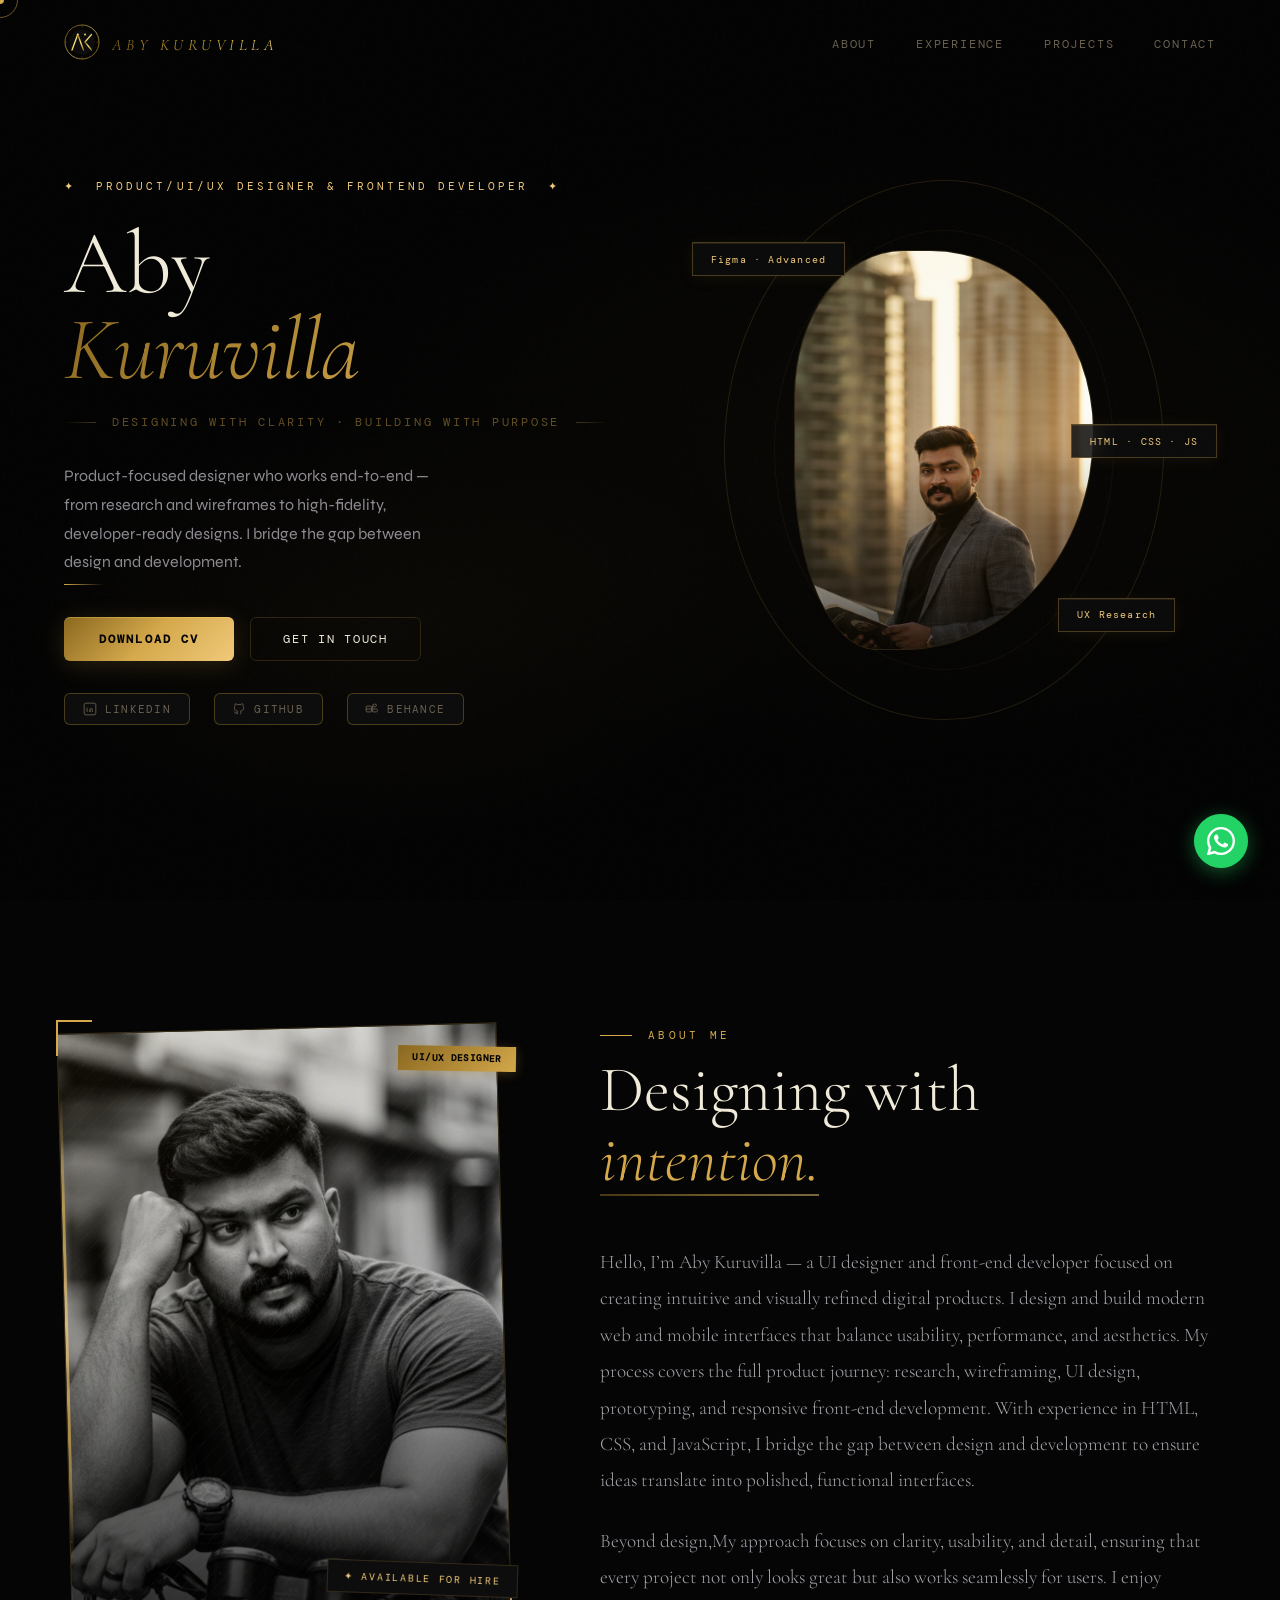
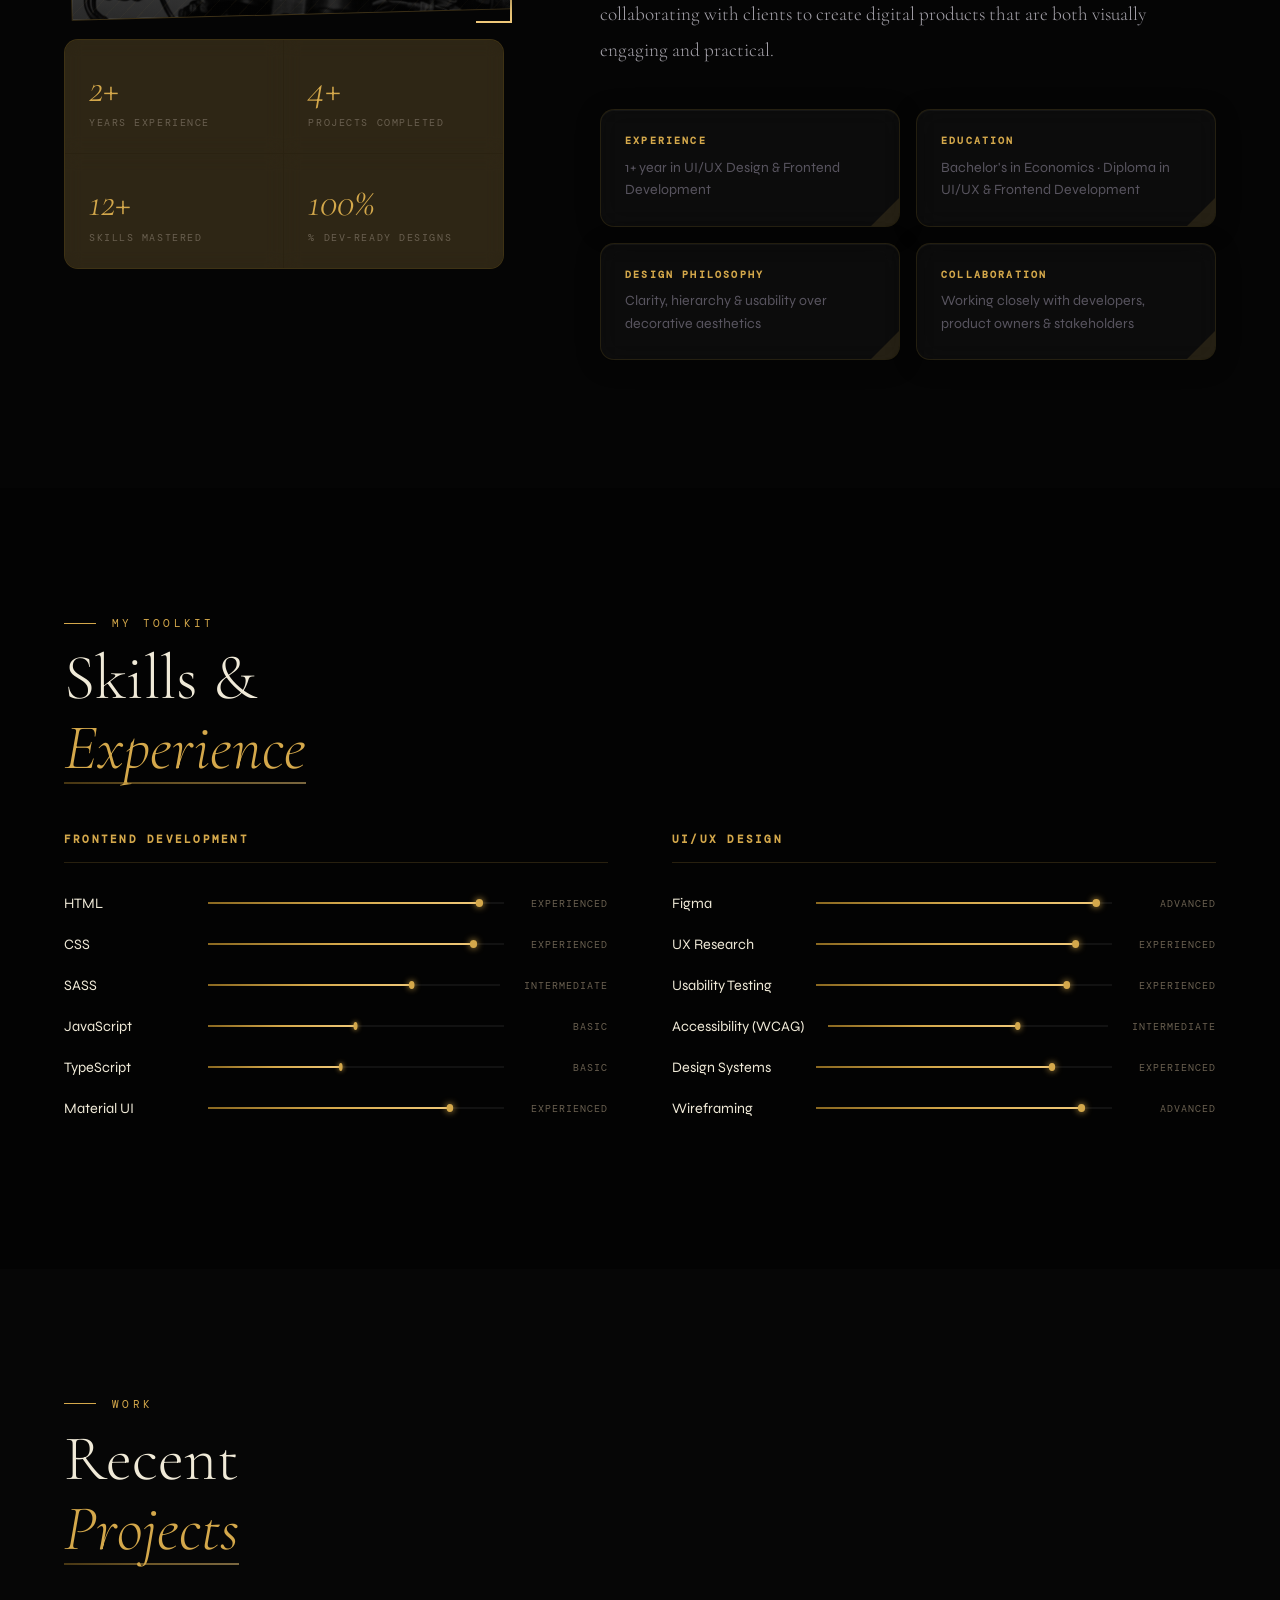
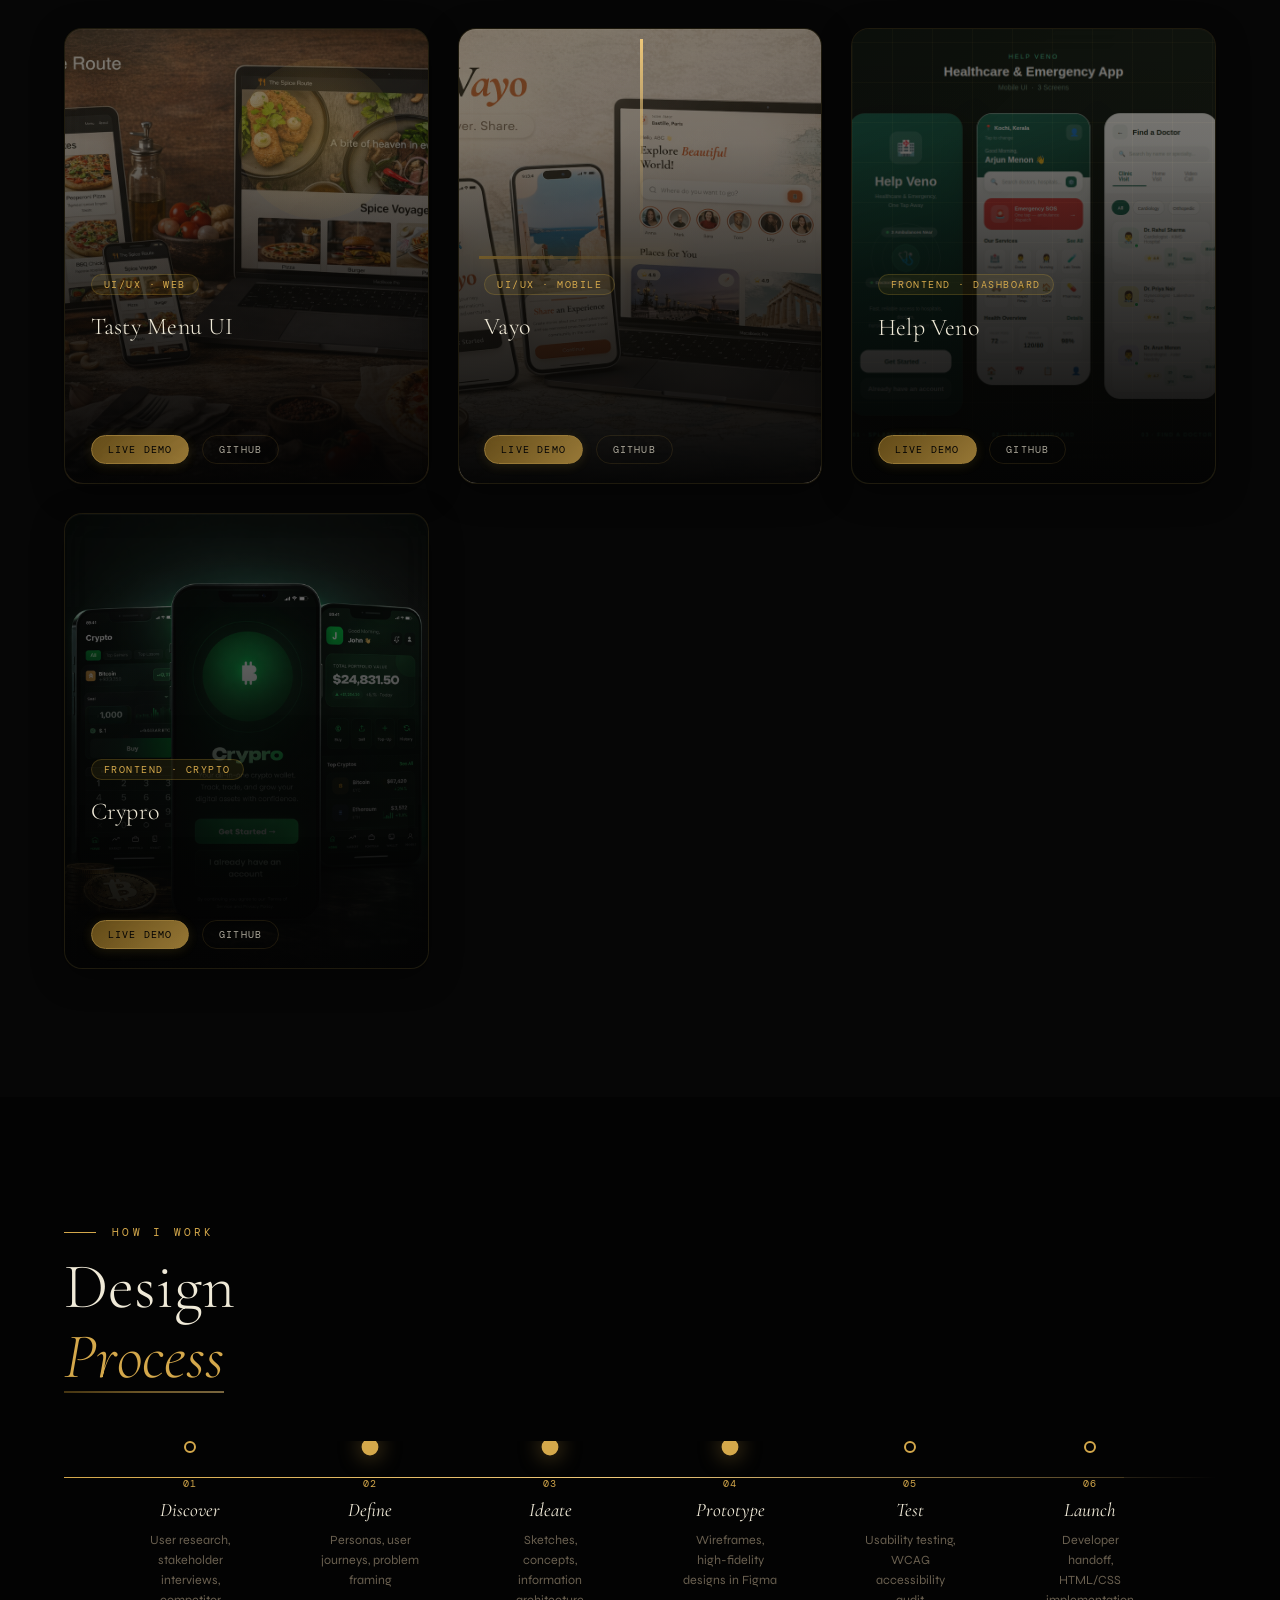
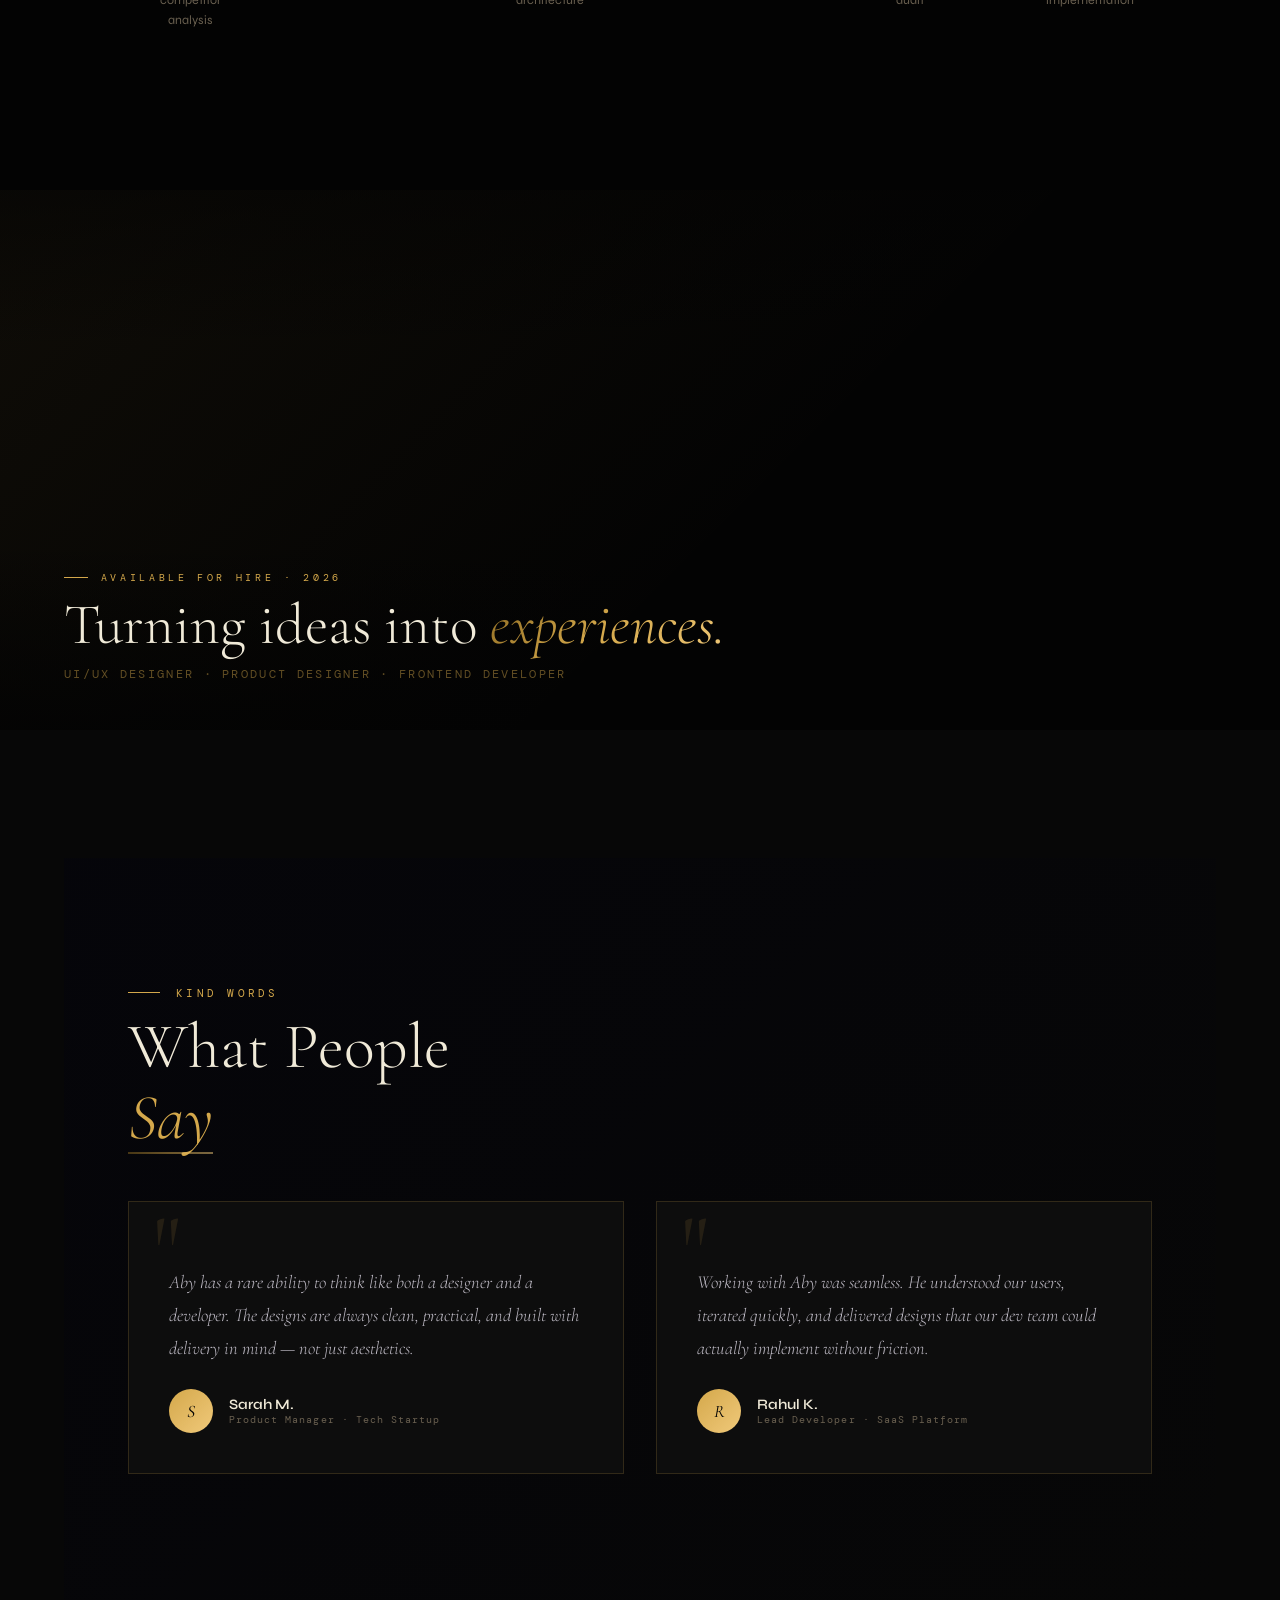
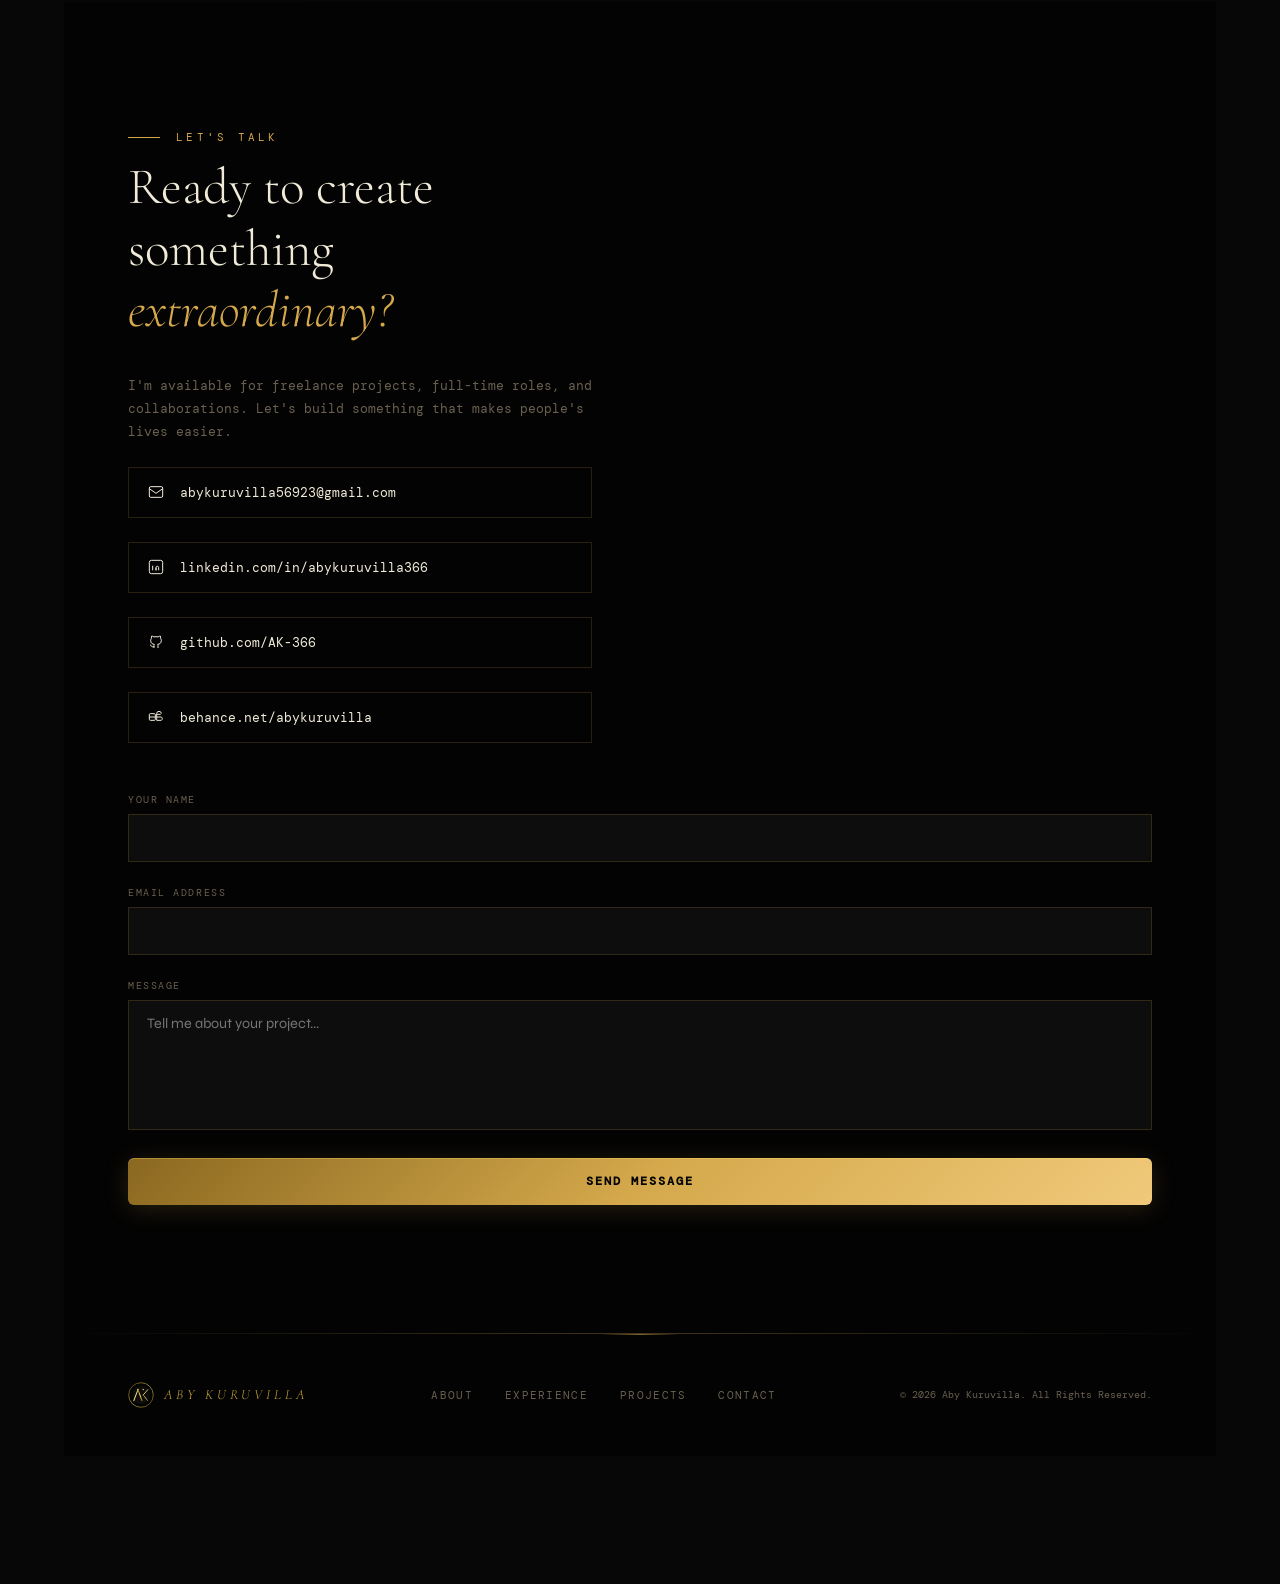
==== index.html @ 01c2e579 "Initial commit — portfolio" ====
<!DOCTYPE html>
<html lang="en">
<head>
  <meta charset="UTF-8"/>
  <meta name="viewport" content="width=device-width, initial-scale=1.0"/>
  <title>Aby Kuruvilla — Product/UI/UX Designer</title>
  <link href="https://fonts.googleapis.com/css2?family=Cormorant+Garamond:ital,wght@0,300;0,400;0,600;1,300;1,400&family=Syne:wght@400;600;700;800&family=DM+Mono:wght@300;400&display=swap" rel="stylesheet"/>
  <link rel="stylesheet" href="style.css"/>
  <link rel="stylesheet" href="mediaqueries.css"/>


</head>
<body>

  <div id="progress-bar"></div>
  <div id="cursor"></div>
  <div id="cursor-ring"></div>

  <!-- INTRO OVERLAY -->
  <div id="intro-overlay">
    <div class="intro-tagline">Welcome To My Portfolio</div>
    <div id="intro-logo-host" style="margin:0 0 12px;position:relative"></div>
    <div class="intro-text" id="intro-text"></div>
    <div class="intro-line"></div>
  </div>

  <!-- ═══ NAV ═══ -->
  <nav id="main-nav">
    <div class="logo">
      <a href="#" style="display:flex;align-items:center;gap:12px;text-decoration:none;">

        <!-- AK Circle Monogram — fully animated -->
        <svg id="nav-logo-svg" width="36" height="36" viewBox="0 0 72 72"
             xmlns="http://www.w3.org/2000/svg" style="overflow:visible;display:block;">
          <defs>
            <linearGradient id="gNav" x1="0%" y1="0%" x2="100%" y2="100%">
              <stop offset="0%"   stop-color="#7a5c18"/>
              <stop offset="28%"  stop-color="#d4af37"/>
              <stop offset="52%"  stop-color="#f5e07a"/>
              <stop offset="76%"  stop-color="#d4af37"/>
              <stop offset="100%" stop-color="#8a6820"/>
            </linearGradient>
            <linearGradient id="gNavDash" x1="100%" y1="0%" x2="0%" y2="100%">
              <stop offset="0%"   stop-color="#5a4010" stop-opacity="0.25"/>
              <stop offset="50%"  stop-color="#d4af37" stop-opacity="0.5"/>
              <stop offset="100%" stop-color="#5a4010" stop-opacity="0.25"/>
            </linearGradient>
            <linearGradient id="gNavSweep" x1="0%" y1="0%" x2="100%" y2="0%">
              <stop offset="0%"   stop-color="white" stop-opacity="0"/>
              <stop offset="38%"  stop-color="white" stop-opacity="0.22"/>
              <stop offset="58%"  stop-color="white" stop-opacity="0.48"/>
              <stop offset="100%" stop-color="white" stop-opacity="0"/>
            </linearGradient>
            <clipPath id="navCircClip">
              <circle cx="36" cy="36" r="25"/>
            </clipPath>
          </defs>

          <!-- Outer rotating gold ring -->
          <g id="nav-ring-outer">
            <circle id="nav-ring-glow" cx="36" cy="36" r="34"
              fill="none" stroke="url(#gNav)" stroke-width="1.3"/>
          </g>

          <!-- Inner dashed ring — counter-rotates -->
          <g id="nav-ring-dash">
            <circle cx="36" cy="36" r="29"
              fill="none" stroke="url(#gNavDash)"
              stroke-width="0.5" stroke-dasharray="3 6"/>
          </g>

          <!-- Dark inner fill -->
          <circle cx="36" cy="36" r="25" fill="#0d0d0d"/>
          <!-- Subtle inner border -->
          <circle cx="36" cy="36" r="25" fill="none"
            stroke="rgba(212,175,55,0.1)" stroke-width="0.5"/>

          <!-- Cardinal tick marks -->
          <line x1="36" y1="2"  x2="36" y2="7"  stroke="#d4af37" stroke-width="0.8" opacity="0.45"/>
          <line x1="36" y1="65" x2="36" y2="70" stroke="#d4af37" stroke-width="0.8" opacity="0.45"/>
          <line x1="2"  y1="36" x2="7"  y2="36" stroke="#d4af37" stroke-width="0.8" opacity="0.45"/>
          <line x1="65" y1="36" x2="70" y2="36" stroke="#d4af37" stroke-width="0.8" opacity="0.45"/>

          <!-- A — left leg -->
          <line id="nav-aL" class="nav-stroke"
            x1="16" y1="52" x2="27.5" y2="21"
            stroke="url(#gNav)" stroke-width="2.8" stroke-linecap="round"/>
          <!-- A — right leg -->
          <line id="nav-aR" class="nav-stroke"
            x1="27.5" y1="21" x2="39" y2="52"
            stroke="url(#gNav)" stroke-width="2.8" stroke-linecap="round"/>
          <!-- A — crossbar -->
          <line id="nav-aCB" class="nav-stroke"
            x1="21" y1="40" x2="34" y2="40"
            stroke="url(#gNav)" stroke-width="2" stroke-linecap="round"/>

          <!-- K — vertical spine -->
          <line id="nav-kV" class="nav-stroke"
            x1="42" y1="21" x2="42" y2="52"
            stroke="url(#gNav)" stroke-width="2.8" stroke-linecap="round"/>
          <!-- K — upper arm -->
          <line id="nav-kU" class="nav-stroke"
            x1="42" y1="36" x2="55" y2="21"
            stroke="url(#gNav)" stroke-width="2.4" stroke-linecap="round"/>
          <!-- K — lower arm -->
          <line id="nav-kD" class="nav-stroke"
            x1="42" y1="36" x2="55" y2="52"
            stroke="url(#gNav)" stroke-width="2.4" stroke-linecap="round"/>

          <!-- Crown dots — spring pop in last -->
          <circle id="nav-dA" class="nav-dot" cx="27.5" cy="21" r="2" fill="#f5e07a"/>
          <circle id="nav-dK" class="nav-dot" cx="42"   cy="21" r="2" fill="#f5e07a"/>

          <!-- Continuous light sweep across monogram -->
          <rect id="nav-sweep" x="-36" y="10" width="36" height="52" rx="3"
            fill="url(#gNavSweep)" opacity="0.55"
            clip-path="url(#navCircClip)"/>
        </svg>

        <!-- Name: fade-in + continuous shimmer -->
        <div id="nav-name-wrap">
          <span id="nav-name-text"
            style="font-family:'Cormorant Garamond',serif;
                   font-size:16px;font-weight:300;
                   letter-spacing:.28em;text-transform:uppercase;">
            Aby Kuruvilla
          </span>
        </div>

      </a>
    </div>
    <ul class="nav-links">
      <li><a href="#about">About</a></li>
      <li><a href="#experience">Experience</a></li>
      <li><a href="#projects">Projects</a></li>
      <li><a href="#contact">Contact</a></li>
    </ul>
    <div class="hamburger" id="hamburger" onclick="toggleMobileMenu()">
      <span></span><span></span><span></span>
    </div>
  </nav>

  <div class="mobile-menu" id="mobile-menu">
    <a href="#about"      onclick="toggleMobileMenu()">About</a>
    <a href="#experience" onclick="toggleMobileMenu()">Experience</a>
    <a href="#projects"   onclick="toggleMobileMenu()">Projects</a>
    <a href="#contact"    onclick="toggleMobileMenu()">Contact</a>
  </div>

  <!-- ===== HERO ===== -->
  <section id="hero">
    <div class="hero-bg"></div>
    <div class="hero-particles" id="hero-particles"></div>
    <div class="hero-lines">
      <svg viewBox="0 0 1400 800" preserveAspectRatio="xMidYMid slice">
        <line x1="0"   y1="200" x2="1400" y2="600" stroke="rgba(212,168,75,0.06)" stroke-width="1"/>
        <line x1="0"   y1="400" x2="1400" y2="200" stroke="rgba(123,110,232,0.04)" stroke-width="1"/>
        <line x1="200" y1="0"   x2="600"  y2="800" stroke="rgba(200,169,110,0.03)" stroke-width="1"/>
      </svg>
    </div>
    <div class="hero-content">
      <p class="hero-tag">✦ &nbsp;Product/UI/UX Designer &amp; Frontend Developer &nbsp;✦</p>
      <h1 class="hero-name">
        Aby<br>
        <em>Kuruvilla</em>
      </h1>
      <p class="hero-role">Designing with Clarity · Building with Purpose</p>
      <p class="hero-bio">Product-focused designer who works end-to-end — from research and wireframes to high-fidelity, developer-ready designs. I bridge the gap between design and development.</p>
      <div class="hero-btns">
        <button class="btn-primary" onclick="window.open('./Assets/AbyKuruvilla_UIUXDesigner_2026.pdf')">Download CV</button>
        <button class="btn-outline"  onclick="document.getElementById('contact').scrollIntoView({behavior:'smooth'})">Get In Touch</button>
      </div>
      <div class="hero-socials">
        <a href="https://www.linkedin.com/in/abykuruvilla366/" target="_blank">
          <svg viewBox="0 0 24 24" fill="none" stroke="currentColor" stroke-width="1.5"><rect x="2" y="2" width="20" height="20" rx="3"/><path d="M7 10v7M7 7v.01M12 17v-4a2 2 0 014 0v4M12 13v4"/></svg>
          LinkedIn
        </a>
        <a href="https://github.com/AK-366/" target="_blank">
          <svg viewBox="0 0 24 24" fill="none" stroke="currentColor" stroke-width="1.5"><path d="M9 19c-4.3 1.4-4.3-2.5-6-3m12 5v-3.5c0-1 .1-1.4-.5-2 2.8-.3 5.5-1.4 5.5-6a4.6 4.6 0 00-1.3-3.2 4.2 4.2 0 00-.1-3.2s-1.1-.3-3.5 1.3a12.3 12.3 0 00-6.2 0C6.5 2.8 5.4 3.1 5.4 3.1a4.2 4.2 0 00-.1 3.2A4.6 4.6 0 004 9.5c0 4.6 2.7 5.7 5.5 6-.6.6-.6 1.2-.5 2V21"/></svg>
          GitHub
        </a>
        <a href="https://www.behance.net/abykuruvilla/" target="_blank">
          <svg viewBox="0 0 24 24" fill="none" stroke="currentColor" stroke-width="1.5"><rect x="2" y="7" width="9" height="10" rx="1.5"/><path d="M2 12h9"/><path d="M13 8h6M13 12h7a3 3 0 010 5h-7V7a3.5 3.5 0 017 0"/></svg>
          Behance
        </a>
      </div>
    </div>
    <div class="hero-visual">
      <div class="hero-shape">
        <div class="shape-ring"></div>
        <div class="shape-ring shape-ring-2"></div>
        <div class="shape-ring shape-ring-3"></div>
        <div class="hero-photo-wrap">
          <img src="./Assets/Profile-pic.png" alt="Aby Kuruvilla" class="hero-photo"/>
          <div class="hero-photo-overlay"></div>
        </div>
        <div class="floating-tag">Figma · Advanced</div>
        <div class="floating-tag">UX Research</div>
        <div class="floating-tag">HTML · CSS · JS</div>
      </div>
    </div>
  </section>

  <!-- ===== ABOUT ===== -->
  <section id="about">
    <div class="about-grid">
      <div class="about-left reveal">
        <div class="about-portrait">
          <div class="about-portrait-inner">
            <img src="./Assets/about-pic.png" alt="Aby Kuruvilla" class="about-photo"/>
            <div class="about-photo-overlay"></div>
          </div>
          <div class="about-portrait-label">UI/UX Designer</div>
          <div class="about-portrait-badge">✦ Available for hire</div>
        </div>
        <div class="about-stats">
          <div class="stat-box">
            <div class="stat-num count-up" data-target="1">0</div>
            <div class="stat-label">Years Experience</div>
          </div>
          <div class="stat-box">
            <div class="stat-num count-up" data-target="3">0</div>
            <div class="stat-label">Projects Completed</div>
          </div>
          <div class="stat-box">
            <div class="stat-num count-up" data-target="10">0</div>
            <div class="stat-label">Skills Mastered</div>
          </div>
          <div class="stat-box">
            <div class="stat-num count-up" data-target="100">0</div>
            <div class="stat-label">% Dev-Ready Designs</div>
          </div>
        </div>
      </div>
      <div class="about-right">
        <div class="section-label reveal">About Me</div>
        <h2 class="section-title reveal reveal-delay-1">
          Designing with<br><em>intention.</em>
        </h2>
        <p class="about-bio reveal reveal-delay-2">
          Hello, I’m Aby Kuruvilla — a UI designer and front-end developer focused on creating intuitive and visually refined digital products.
           I design and build modern web and mobile interfaces that balance usability, performance, and aesthetics.
           My process covers the full product journey: research, wireframing, UI design, prototyping, and responsive front-end development. 
           With experience in HTML, CSS, and JavaScript, I bridge the gap between design and development to ensure ideas translate into polished, functional interfaces.
        </p>
        <p class="about-bio reveal reveal-delay-2" style="margin-top:-1rem">
          Beyond design,My approach focuses on clarity, usability, and detail,
           ensuring that every project not only looks great but also works seamlessly for users. 
           I enjoy collaborating with clients to create digital products that are both visually engaging and practical.
        </p>
        <div class="about-cards">
          <div class="about-card reveal reveal-delay-3">
            <h4>Experience</h4>
            <p>1+ year in UI/UX Design &amp; Frontend Development</p>
          </div>
          <div class="about-card reveal reveal-delay-4">
            <h4>Education</h4>
            <p>Bachelor's in Economics · Diploma in UI/UX &amp; Frontend Development</p>
          </div>
          <div class="about-card reveal reveal-delay-3">
            <h4>Design Philosophy</h4>
            <p>Clarity, hierarchy &amp; usability over decorative aesthetics</p>
          </div>
          <div class="about-card reveal reveal-delay-4">
            <h4>Collaboration</h4>
            <p>Working closely with developers, product owners &amp; stakeholders</p>
          </div>
        </div>
      </div>
    </div>
  </section>

  <!-- ===== EXPERIENCE ===== -->
  <section id="experience">
    <div class="section-label reveal">My Toolkit</div>
    <h2 class="section-title reveal reveal-delay-1">Skills &amp;<br><em>Experience</em></h2>
    <div class="skills-grid">
      <div class="skills-col reveal reveal-delay-2">
        <h3>Frontend Development</h3>
        <div class="skill-item">
          <span class="skill-name">HTML</span>
          <div class="skill-bar-wrap"><div class="skill-bar" data-width="0.92"></div></div>
          <span class="skill-level">Experienced</span>
        </div>
        <div class="skill-item">
          <span class="skill-name">CSS</span>
          <div class="skill-bar-wrap"><div class="skill-bar" data-width="0.90"></div></div>
          <span class="skill-level">Experienced</span>
        </div>
        <div class="skill-item">
          <span class="skill-name">SASS</span>
          <div class="skill-bar-wrap"><div class="skill-bar" data-width="0.70"></div></div>
          <span class="skill-level">Intermediate</span>
        </div>
        <div class="skill-item">
          <span class="skill-name">JavaScript</span>
          <div class="skill-bar-wrap"><div class="skill-bar" data-width="0.50"></div></div>
          <span class="skill-level">Basic</span>
        </div>
        <div class="skill-item">
          <span class="skill-name">TypeScript</span>
          <div class="skill-bar-wrap"><div class="skill-bar" data-width="0.45"></div></div>
          <span class="skill-level">Basic</span>
        </div>
        <div class="skill-item">
          <span class="skill-name">Material UI</span>
          <div class="skill-bar-wrap"><div class="skill-bar" data-width="0.82"></div></div>
          <span class="skill-level">Experienced</span>
        </div>
      </div>
      <div class="skills-col reveal reveal-delay-3">
        <h3>UI/UX Design</h3>
        <div class="skill-item">
          <span class="skill-name">Figma</span>
          <div class="skill-bar-wrap"><div class="skill-bar" data-width="0.95"></div></div>
          <span class="skill-level">Advanced</span>
        </div>
        <div class="skill-item">
          <span class="skill-name">UX Research</span>
          <div class="skill-bar-wrap"><div class="skill-bar" data-width="0.88"></div></div>
          <span class="skill-level">Experienced</span>
        </div>
        <div class="skill-item">
          <span class="skill-name">Usability Testing</span>
          <div class="skill-bar-wrap"><div class="skill-bar" data-width="0.85"></div></div>
          <span class="skill-level">Experienced</span>
        </div>
        <div class="skill-item">
          <span class="skill-name">Accessibility (WCAG)</span>
          <div class="skill-bar-wrap"><div class="skill-bar" data-width="0.68"></div></div>
          <span class="skill-level">Intermediate</span>
        </div>
        <div class="skill-item">
          <span class="skill-name">Design Systems</span>
          <div class="skill-bar-wrap"><div class="skill-bar" data-width="0.80"></div></div>
          <span class="skill-level">Experienced</span>
        </div>
        <div class="skill-item">
          <span class="skill-name">Wireframing</span>
          <div class="skill-bar-wrap"><div class="skill-bar" data-width="0.90"></div></div>
          <span class="skill-level">Advanced</span>
        </div>
      </div>
    </div>
  </section>

  <!-- ===== PROJECTS ===== -->
  <section id="projects">
    <div class="section-label reveal">Work</div>
    <h2 class="section-title reveal reveal-delay-1">Recent<br><em>Projects</em></h2>
    <div class="projects-grid">
      <div class="project-card reveal reveal-delay-2">
        <div class="project-visual project-visual-1">
          <img src="./Assets/project-tasty.png" alt="Tasty Menu UI" class="project-img"/>
          <div class="pv-shape"></div>
        </div>
        <div class="project-overlay"></div>
        <div class="project-content">
          <div class="project-tag">UI/UX · Web</div>
          <h3 class="project-title">Tasty Menu UI</h3>
          <p class="project-desc">A web interface designed with clarity and usability at its core — from research through to developer handoff.</p>
          <div class="project-links">
            <a href="https://ak-366.github.io/tasty-menu-ui/" target="_blank" class="filled">Live Demo</a>
            <a href="https://ak-366.github.io/tasty-menu-ui/" target="_blank">GitHub</a>
          </div>
        </div>
      </div>
      <div class="project-card reveal reveal-delay-3">
        <div class="project-visual project-visual-2">
          <img src="./Assets/project-vayo.png" alt="Vayo" class="project-img"/>
          <div class="pv-shape"></div>
          <div class="pv-shape-2"></div>
        </div>
        <div class="project-overlay"></div>
        <div class="project-content">
          <div class="project-tag">UI/UX · Mobile</div>
          <h3 class="project-title">Vayo</h3>
          <p class="project-desc">A mobile-first experience designed around real user needs, tested and iterated for maximum usability.</p>
          <div class="project-links">
            <a href="https://ak-366.github.io/Vayo/" target="_blank" class="filled">Live Demo</a>
            <a href="https://github.com/AK-366/Vayo/" target="_blank">GitHub</a>
          </div>
        </div>
      </div>
      <div class="project-card reveal reveal-delay-4">
        <div class="project-visual project-visual-3">
          <img src="./Assets/project-helpveno.png" alt="Help Veno" class="project-img"/>
          <div class="pv-shape"></div>
        </div>
        <div class="project-overlay"></div>
        <div class="project-content">
          <div class="project-tag">Frontend · Dashboard</div>
          <h3 class="project-title">Help Veno</h3>
          <p class="project-desc">A data-rich dashboard built in HTML/CSS/JS, bridging the gap between design vision and front-end reality.</p>
          <div class="project-links">
            <a href="https://ak-366.github.io/Help-Veno/" target="_blank" class="filled">Live Demo</a>
            <a href="https://ak-366.github.io/Help-Veno/" target="_blank">GitHub</a>
          </div>
        </div>
      </div>
      <div class="project-card reveal reveal-delay-5">
  <div class="project-visual project-visual-4">
    <img src="./Assets/project-crypto.png" alt="Crypro Crypto App" class="project-img"/>
    <div class="pv-shape"></div>
  </div>
  <div class="project-overlay"></div>
  <div class="project-content">
    <div class="project-tag">Frontend · Crypto</div>
    <h3 class="project-title">Crypro</h3>
    <p class="project-desc">A sleek crypto tracking app built with HTML/CSS/JS, delivering real-time coin data and a clean, intuitive interface.</p>
    <div class="project-links">
      <a href="https://ak-366.github.io/Crypro--crypto-app/" target="_blank" class="filled">Live Demo</a>
      <a href="https://github.com/AK-366/Crypro--crypto-app" target="_blank">GitHub</a>
    </div>
  </div>
</div>
    </div>
  </section>

  <!-- ===== PROCESS ===== -->
  <section id="process">
    <div class="section-label reveal">How I Work</div>
    <h2 class="section-title reveal reveal-delay-1">Design<br><em>Process</em></h2>
    <div class="process-scroll-wrap reveal reveal-delay-2">
      <div class="process-track">
        <div class="process-step">
          <div class="step-dot"></div>
          <div class="step-num">01</div>
          <div class="step-name">Discover</div>
          <div class="step-desc">User research, stakeholder interviews, competitor analysis</div>
        </div>
        <div class="process-step">
          <div class="step-dot"></div>
          <div class="step-num">02</div>
          <div class="step-name">Define</div>
          <div class="step-desc">Personas, user journeys, problem framing</div>
        </div>
        <div class="process-step">
          <div class="step-dot"></div>
          <div class="step-num">03</div>
          <div class="step-name">Ideate</div>
          <div class="step-desc">Sketches, concepts, information architecture</div>
        </div>
        <div class="process-step">
          <div class="step-dot"></div>
          <div class="step-num">04</div>
          <div class="step-name">Prototype</div>
          <div class="step-desc">Wireframes, high-fidelity designs in Figma</div>
        </div>
        <div class="process-step">
          <div class="step-dot"></div>
          <div class="step-num">05</div>
          <div class="step-name">Test</div>
          <div class="step-desc">Usability testing, WCAG accessibility audit</div>
        </div>
        <div class="process-step">
          <div class="step-dot"></div>
          <div class="step-num">06</div>
          <div class="step-name">Launch</div>
          <div class="step-desc">Developer handoff, HTML/CSS implementation</div>
        </div>
      </div>
    </div>
  </section>
<!-- ===== ABOUT IMAGE BANNER (before testimonials) ===== -->
<section id="about-banner">
  <div class="about-banner-inner">
    <img src="./Assets/Gemini_Generated_Image_5exg2m5exg2m5exg.png" alt="Aby Kuruvilla" class="about-banner-img"/>
    <div class="about-banner-overlay"></div>
    <div class="about-banner-content reveal">
      <p class="about-banner-label">Available for hire · 2026</p>
      <h2 class="about-banner-heading">Turning ideas into <em>experiences.</em></h2>
      <p class="about-banner-sub">UI/UX Designer · Product Designer · Frontend Developer</p>
    </div>
  </div>
</section>

<!-- ===== TESTIMONIALS ===== -->
<section id="testimonials" style="position:relative;">
  <!-- ===== TESTIMONIALS ===== -->
  <section id="testimonials" style="position:relative;">
    <div class="testimonials-bg-img" style="position:absolute;inset:0;z-index:0;overflow:hidden;">
      <div style="position:absolute;inset:0;background:linear-gradient(135deg,rgba(5,5,10,0.92) 0%,rgba(7,7,7,0.92) 100%);"></div>
    </div>
    <div style="position:relative;z-index:1;">
      <div class="section-label reveal">Kind Words</div>
      <h2 class="section-title reveal reveal-delay-1">What People<br><em>Say</em></h2>
      <div class="testimonials-grid">
        <div class="testimonial-card reveal reveal-delay-2">
          <div class="quote-mark">"</div>
          <p class="testimonial-text">Aby has a rare ability to think like both a designer and a developer. The designs are always clean, practical, and built with delivery in mind — not just aesthetics.</p>
          <div class="testimonial-author">
            <div class="author-avatar">S</div>
            <div>
              <div class="author-name">Sarah M.</div>
              <div class="author-co">Product Manager · Tech Startup</div>
            </div>
          </div>
        </div>
        <div class="testimonial-card reveal reveal-delay-3">
          <div class="quote-mark">"</div>
          <p class="testimonial-text">Working with Aby was seamless. He understood our users, iterated quickly, and delivered designs that our dev team could actually implement without friction.</p>
          <div class="testimonial-author">
            <div class="author-avatar">R</div>
            <div>
              <div class="author-name">Rahul K.</div>
              <div class="author-co">Lead Developer · SaaS Platform</div>
            </div>
          </div>
        </div>
      </div>
    </div>
  </section>

  <!-- ===== CONTACT ===== -->
  <section id="contact">
    <div class="contact-inner">
      <div class="contact-left">
        <div class="section-label reveal">Let's Talk</div>
        <h2 class="contact-cta reveal reveal-delay-1">
          Ready to create something <em>extraordinary?</em>
        </h2>
        <p class="reveal reveal-delay-2" style="color:var(--muted);font-family:var(--font-mono);font-size:0.8rem;line-height:1.8;">
          I'm available for freelance projects, full-time roles, and collaborations. Let's build something that makes people's lives easier.
        </p>
        <div class="contact-info reveal reveal-delay-3">
          <a href="/cdn-cgi/l/email-protection#9dfcffe4f6e8efe8ebf4f1f1fcddf8f0fcf4f1b3fef2f0" class="contact-link">
            <svg viewBox="0 0 24 24" fill="none" stroke="currentColor" stroke-width="1.5"><rect x="2" y="4" width="20" height="16" rx="2"/><path d="m2 7 10 7 10-7"/></svg>
            <span class="__cf_email__" data-cfemail="7b1a1902100e090e0d1217171a3b1e161a121755181416">abykuruvilla56923@gmail.com</span>
          </a>
          <a href="https://www.linkedin.com/in/abykuruvilla366/" target="_blank" class="contact-link">
            <svg viewBox="0 0 24 24" fill="none" stroke="currentColor" stroke-width="1.5"><rect x="2" y="2" width="20" height="20" rx="3"/><path d="M7 10v7M7 7v.01M12 17v-4a2 2 0 014 0v4M12 13v4"/></svg>
            linkedin.com/in/abykuruvilla366
          </a>
          <a href="https://github.com/AK-366/" target="_blank" class="contact-link">
            <svg viewBox="0 0 24 24" fill="none" stroke="currentColor" stroke-width="1.5"><path d="M9 19c-4.3 1.4-4.3-2.5-6-3m12 5v-3.5c0-1 .1-1.4-.5-2 2.8-.3 5.5-1.4 5.5-6a4.6 4.6 0 00-1.3-3.2 4.2 4.2 0 00-.1-3.2s-1.1-.3-3.5 1.3a12.3 12.3 0 00-6.2 0C6.5 2.8 5.4 3.1 5.4 3.1a4.2 4.2 0 00-.1 3.2A4.6 4.6 0 004 9.5c0 4.6 2.7 5.7 5.5 6-.6.6-.6 1.2-.5 2V21"/></svg>
            github.com/AK-366
          </a>
          <a href="https://www.behance.net/abykuruvilla/" target="_blank" class="contact-link">
            <svg viewBox="0 0 24 24" fill="none" stroke="currentColor" stroke-width="1.5">
              <rect x="2" y="7" width="9" height="10" rx="1.5"/>
              <path d="M2 12h9"/>
              <path d="M13 8h6"/>
              <path d="M13 12h7a3 3 0 010 5h-7V7a3.5 3.5 0 017 0"/>
            </svg>
            behance.net/abykuruvilla
          </a>
          <div style="width:100%;height:1px;background:rgba(0, 0, 0, 0.15);margin:0.8rem 0;"></div>
        </div>
        </div>
      </div>
      <div class="contact-right reveal reveal-delay-2">
        <div class="form-group">
          <label>Your Name</label>
          <input type="text" placeholder=""/>
        </div>
        <div class="form-group">
          <label>Email Address</label>
          <input type="email" placeholder=""/>
        </div>
        <div class="form-group">
          <label>Message</label>
          <textarea placeholder="Tell me about your project..."></textarea>
        </div>
        <button class="btn-primary" style="width:100%;padding:1rem;" onclick="sendToWhatsApp()">Send Message</button>
      </div>
    </div>
  </section>

  <!-- ===== FOOTER ===== -->
  <footer>
    <div class="footer-logo">
      <a href="#" style="display:flex;align-items:center;gap:10px;text-decoration:none;">
        <svg width="26" height="26" viewBox="0 0 72 72" xmlns="http://www.w3.org/2000/svg">
          <defs>
            <linearGradient id="gFt" x1="0%" y1="0%" x2="100%" y2="100%">
              <stop offset="0%"   stop-color="#7a5c18"/>
              <stop offset="28%"  stop-color="#d4af37"/>
              <stop offset="52%"  stop-color="#f5e07a"/>
              <stop offset="76%"  stop-color="#d4af37"/>
              <stop offset="100%" stop-color="#8a6820"/>
            </linearGradient>
          </defs>
          <circle cx="36" cy="36" r="34" fill="none" stroke="url(#gFt)" stroke-width="1.5"/>
          <circle cx="36" cy="36" r="25" fill="#0d0d0d"/>
          <line x1="16"   y1="52" x2="27.5" y2="21" stroke="url(#gFt)" stroke-width="2.8" stroke-linecap="round"/>
          <line x1="27.5" y1="21" x2="39"   y2="52" stroke="url(#gFt)" stroke-width="2.8" stroke-linecap="round"/>
          <line x1="21"   y1="40" x2="34"   y2="40" stroke="url(#gFt)" stroke-width="2"   stroke-linecap="round"/>
          <line x1="42"   y1="21" x2="42"   y2="52" stroke="url(#gFt)" stroke-width="2.8" stroke-linecap="round"/>
          <line x1="42"   y1="36" x2="55"   y2="21" stroke="url(#gFt)" stroke-width="2.4" stroke-linecap="round"/>
          <line x1="42"   y1="36" x2="55"   y2="52" stroke="url(#gFt)" stroke-width="2.4" stroke-linecap="round"/>
          <circle cx="27.5" cy="21" r="2" fill="#f5e07a" opacity="0.9"/>
          <circle cx="42"   cy="21" r="2" fill="#f5e07a" opacity="0.9"/>
        </svg>
        <span style="font-family:'Cormorant Garamond',serif;font-size:14px;font-weight:300;
                     letter-spacing:.28em;text-transform:uppercase;color:#d4af37;">Aby Kuruvilla</span>
      </a>
    </div>
    <div class="footer-links">
      <a href="#about">About</a>
      <a href="#experience">Experience</a>
      <a href="#projects">Projects</a>
      <a href="#contact">Contact</a>
    </div>
    <p class="footer-copy">© 2026 Aby Kuruvilla. All Rights Reserved.</p>
  </footer>

  <script src="logo-engine.js"></script>
  <script src="script.js"></script>
  <script src="logo-engine.js"></script>
  <script src="script.js"></script>
  <script src="stats-auto.js"></script> 
  <script>
    function sendToWhatsApp() {
      const name    = document.querySelector('#contact input[type="text"]').value.trim();
      const email   = document.querySelector('#contact input[type="email"]').value.trim();
      const message = document.querySelector('#contact textarea').value.trim();
    
      if (!name || !email || !message) {
        alert('Please fill in all fields before sending.');
        return;
      }
    
      const phone = '971507097593'; // your number — no + or spaces
      const text  = `Hello Aby,%0A%0A*Name:* ${encodeURIComponent(name)}%0A*Email:* ${encodeURIComponent(email)}%0A%0A*Message:*%0A${encodeURIComponent(message)}`;
    
      window.open(`https://wa.me/${phone}?text=${text}`, '_blank');
    }
    </script>
    

    <!-- ── FLOATING WHATSAPP BUTTON ── -->
<a id="wa-float"
href="https://wa.me/971507097593?text=Hello%20Aby%2C%20I%20visited%20your%20portfolio%20and%20would%20like%20to%20connect!"
target="_blank"
aria-label="Chat on WhatsApp">
<svg xmlns="http://www.w3.org/2000/svg" viewBox="0 0 24 24" fill="currentColor">
 <path d="M17.472 14.382c-.297-.149-1.758-.867-2.03-.967-.273-.099-.471-.148-.67.15-.197.297-.767.966-.94 1.164-.173.199-.347.223-.644.075-.297-.15-1.255-.463-2.39-1.475-.883-.788-1.48-1.761-1.653-2.059-.173-.297-.018-.458.13-.606.134-.133.298-.347.446-.52.149-.174.198-.298.298-.497.099-.198.05-.371-.025-.52-.075-.149-.669-1.612-.916-2.207-.242-.579-.487-.5-.669-.51-.173-.008-.371-.01-.57-.01-.198 0-.52.074-.792.372-.272.297-1.04 1.016-1.04 2.479 0 1.462 1.065 2.875 1.213 3.074.149.198 2.096 3.2 5.077 4.487.709.306 1.262.489 1.694.625.712.227 1.36.195 1.871.118.571-.085 1.758-.719 2.006-1.413.248-.694.248-1.289.173-1.413-.074-.124-.272-.198-.57-.347z"/>
 <path d="M12 0C5.373 0 0 5.373 0 12c0 2.127.558 4.121 1.529 5.855L.057 23.215a.75.75 0 00.912.912l5.36-1.472A11.942 11.942 0 0012 24c6.627 0 12-5.373 12-12S18.627 0 12 0zm0 22a9.942 9.942 0 01-5.073-1.384l-.364-.216-3.764 1.033 1.033-3.764-.216-.364A9.942 9.942 0 012 12C2 6.477 6.477 2 12 2s10 4.477 10 10-4.477 10-10 10z"/>
</svg>
</a>

</body>
</html>
---- style.css ----
/* ============================================================
   style.css — Aby Kuruvilla Portfolio
   ============================================================ */

/* ── CSS Variables ── */
:root {
  --bg:      #030303;
  --bg2:     #070707;
  --surface: #0d0d0d;
  --accent:  #d4a84b;
  --accent2: #f0c97a;
  --gold-dim: #8a6820;
  --text:    #f0ead8;
  --muted:   #6a6050;
  --border:  rgba(212,168,75,0.18);
  --border2: rgba(212,168,75,0.08);
  --font-display: 'Cormorant Garamond', serif;
  --font-sans: 'Syne', sans-serif;
  --font-mono: 'DM Mono', monospace;
}

#intro-logo-host {
  display: flex;
  align-items: center;
  justify-content: center;
}
.logo-flex { display: flex; align-items: center; gap: 10px; }
.logo-wordmark {
  font-family: var(--font-display);
  font-size: 1.5rem; font-style: italic;
  color: var(--accent); letter-spacing: 0.05em;
}
#nav-logo-host svg { transition: transform 0.3s ease; }
#nav-logo-host:hover svg { transform: scale(1.08) rotate(3deg); }

*, *::before, *::after { margin:0; padding:0; box-sizing:border-box; }
html { scroll-behavior: smooth; }
body {
  background: var(--bg); color: var(--text);
  font-family: var(--font-sans); overflow-x: hidden; cursor: none;
}

/* ── Grain texture ── */
body::before {
  content:''; position:fixed; inset:0; z-index:1; pointer-events:none;
  background-image: url("data:image/svg+xml,%3Csvg viewBox='0 0 256 256' xmlns='http://www.w3.org/2000/svg'%3E%3Cfilter id='noise'%3E%3CfeTurbulence type='fractalNoise' baseFrequency='0.9' numOctaves='4' stitchTiles='stitch'/%3E%3C/filter%3E%3Crect width='100%25' height='100%25' filter='url(%23noise)' opacity='0.04'/%3E%3C/svg%3E");
  opacity: 0.35;
}

::-webkit-scrollbar { width:4px; }
::-webkit-scrollbar-track { background:var(--bg); }
::-webkit-scrollbar-thumb { background:var(--accent); opacity:0.4; }

#progress-bar {
  position:fixed; top:0; left:0; height:2px; z-index:200;
  background:linear-gradient(90deg, var(--gold-dim), var(--accent), var(--accent2));
  transform-origin:left; transform:scaleX(0); transition:transform 0.1s;
}

/* ─────────────────────────────────────────
   CUSTOM CURSOR
───────────────────────────────────────── */
#cursor {
  position:fixed; top:0; left:0; width:8px; height:8px;
  background:var(--accent); border-radius:50%; pointer-events:none;
  z-index:9999; transform:translate(-50%,-50%); transition:transform .1s ease;
}
#cursor-ring {
  position:fixed; top:0; left:0; width:36px; height:36px;
  border:1px solid rgba(212,168,75,0.5); border-radius:50%;
  pointer-events:none; z-index:9998; transform:translate(-50%,-50%);
  transition:left .12s ease, top .12s ease, width .3s, height .3s, border-color .3s;
}
body:has(a:hover) #cursor-ring,
body:has(button:hover) #cursor-ring { width:56px; height:56px; border-color:var(--accent); }

/* ─────────────────────────────────────────
   INTRO OVERLAY
───────────────────────────────────────── */
#intro-overlay {
  position:fixed; inset:0; z-index:9000; background:#030303;
  display:flex; flex-direction:column; align-items:center; justify-content:center; gap:1.2rem;
  animation: overlayFade 0.8s ease 2.4s forwards;
}
#intro-overlay::before {
  content:''; position:absolute; inset:0;
  background:radial-gradient(ellipse 60% 40% at 50% 50%, rgba(212,168,75,0.06) 0%, transparent 70%);
  pointer-events:none;
}
#intro-overlay .intro-tagline {
  font-family:var(--font-mono); font-size:0.65rem;
  color:var(--muted); letter-spacing:0.4em; text-transform:uppercase;
  opacity:0; animation:fadeIn 0.5s ease 0.5s forwards;
}
#intro-overlay .intro-text {
  font-family:var(--font-display);
  font-size:clamp(2rem, 6vw, 5.5rem);
  background:linear-gradient(135deg, var(--gold-dim) 0%, var(--accent) 40%, var(--accent2) 70%, var(--accent) 100%);
  -webkit-background-clip:text; -webkit-text-fill-color:transparent; background-clip:text;
  background-size:200% 100%; font-style:italic; letter-spacing:0.06em; overflow:hidden;
  animation:goldShimmer 2s ease 1s infinite;
}
#intro-overlay .intro-line {
  width:0; height:1px; background:linear-gradient(90deg, transparent, var(--accent), transparent);
  animation:lineGrow 0.6s ease 1.8s forwards;
}
#intro-overlay .intro-text span { display:inline-block; animation:charSlide 0.6s cubic-bezier(.16,1,.3,1) both; }

/* ─────────────────────────────────────────
   NAV
───────────────────────────────────────── */
nav {
  position:fixed; top:0; left:0; right:0; z-index:100;
  padding:1.5rem 4rem;
  display:flex; align-items:center; justify-content:space-between;
  transition:background 0.4s, backdrop-filter 0.4s, padding 0.4s;
}
nav.scrolled {
  background:rgba(3,3,3,0.92); backdrop-filter:blur(20px);
  padding:1rem 4rem; border-bottom:1px solid var(--border);
}
.logo {
  font-family:var(--font-display); font-size:1.5rem;
  font-style:italic; color:var(--accent); letter-spacing:0.05em;
}
.nav-links { list-style:none; display:flex; gap:2.5rem; }
.nav-links a {
  font-family:var(--font-mono); font-size:0.75rem;
  color:var(--muted); text-decoration:none; letter-spacing:0.15em;
  text-transform:uppercase; position:relative; transition:color 0.3s;
}
.nav-links a::after {
  content:''; position:absolute; bottom:-4px; left:0; width:0; height:1px;
  background:var(--accent); transition:width 0.3s;
}
.nav-links a:hover { color:var(--accent); }
.nav-links a:hover::after { width:100%; }

.hamburger { display:none; flex-direction:column; gap:5px; cursor:none; z-index:200; }
.hamburger span { display:block; width:24px; height:1px; background:var(--text); transition:0.3s; }
.hamburger.open span:nth-child(1) { transform:rotate(45deg) translate(4px,4px); }
.hamburger.open span:nth-child(2) { opacity:0; }
.hamburger.open span:nth-child(3) { transform:rotate(-45deg) translate(4px,-4px); }

.mobile-menu {
  display:none; position:fixed; inset:0; background:var(--bg);
  flex-direction:column; align-items:center; justify-content:center; gap:2.5rem;
  z-index:150;
}
.mobile-menu.open { display:flex; }
.mobile-menu a {
  font-family:var(--font-display); font-size:3rem; font-style:italic;
  color:var(--text); text-decoration:none; transition:color 0.3s;
}
.mobile-menu a:hover { color:var(--accent); }

/* ─────────────────────────────────────────
   HERO
───────────────────────────────────────── */
#hero {
  min-height:100vh; display:grid; grid-template-columns:1fr 1fr;
  align-items:center; padding:0 4rem; gap:4rem; position:relative; overflow:hidden;
}
.hero-bg {
  position:absolute; inset:0; z-index:0;
  background:radial-gradient(ellipse 80% 60% at 70% 50%, rgba(212,168,75,0.03) 0%, transparent 60%),
             radial-gradient(ellipse 50% 40% at 30% 70%, rgba(212,168,75,0.04) 0%, transparent 60%);
  animation:bgPulse 8s ease-in-out infinite alternate;
}
.hero-lines { position:absolute; inset:0; z-index:0; overflow:hidden; }
.hero-lines svg { width:100%; height:100%; opacity:0.04; }

.hero-content { position:relative; z-index:2; }
.hero-tag {
  font-family:var(--font-mono); font-size:0.68rem; color:var(--accent2);
  letter-spacing:0.28em; text-transform:uppercase; margin-bottom:1.8rem;
  opacity:0; animation:fadeUp 0.8s ease 2.6s forwards;
  display:inline-flex; align-items:center; gap:0.5rem;
}
.hero-name {
  font-family:var(--font-display); font-size:clamp(3.5rem, 7vw, 7.5rem);
  line-height:0.95; font-weight:300; color:var(--text);
  opacity:0; animation:fadeUp 0.9s cubic-bezier(.16,1,.3,1) 2.8s forwards;
  letter-spacing:-0.01em;
}
.hero-name em {
  font-style:italic;
  background:linear-gradient(135deg, var(--gold-dim) 0%, var(--accent) 40%, var(--accent2) 70%, var(--accent) 100%);
  -webkit-background-clip:text; -webkit-text-fill-color:transparent; background-clip:text;
  display:block; background-size:200% 100%;
  animation:fadeUp 0.9s cubic-bezier(.16,1,.3,1) 2.8s forwards, goldShimmer 4s ease-in-out 4s infinite;
}
.hero-role {
  font-size:0.78rem; letter-spacing:0.22em; text-transform:uppercase;
  color:rgba(212,168,75,0.45); margin-top:1.4rem; font-family:var(--font-mono);
  opacity:0; animation:fadeUp 0.8s ease 3s forwards;
  display:flex; align-items:center; gap:1rem;
}
.hero-role::before, .hero-role::after {
  content:''; display:block; flex:1; max-width:40px; height:1px;
  background:linear-gradient(90deg, transparent, rgba(212,168,75,0.3));
}
.hero-role::after { background:linear-gradient(90deg, rgba(212,168,75,0.3), transparent); }
.hero-bio {
  margin-top:2rem; font-size:1rem; line-height:1.8;
  color:rgba(232,228,240,0.6); max-width:42ch;
  opacity:0; animation:fadeUp 0.8s ease 3.2s forwards;
}
.hero-btns {
  display:flex; gap:1rem; margin-top:2.5rem;
  opacity:0; animation:fadeUp 0.8s ease 3.4s forwards;
}
/* Add this AFTER your existing .hero-btns block */
.btn-primary,
.btn-outline {
  border-radius: 6px;
}
.hero-socials {
  display:flex; gap:1.5rem; margin-top:2rem;
  opacity:0; animation:fadeUp 0.8s ease 3.5s forwards;
}
/* Add this AFTER your existing .hero-socials block */
.hero-socials a {
  background: #0d0d0d;
  border: 1px solid rgba(212,175,55,0.3);
  padding: 0.5rem 1.1rem;
  border-radius: 6px;
}
/* Add this AFTER your existing .hero-socials block */
.hero-socials a:hover {
  background: rgba(212,175,55,0.12);
  border-color: var(--accent);
  color: var(--accent2);
  transform: translateY(-2px);
  box-shadow: 0 4px 16px rgba(212,175,55,0.15);
  transition: all 0.3s cubic-bezier(.16,1,.3,1);
}

.hero-socials a {
  transition: all 0.3s cubic-bezier(.16,1,.3,1);
}
.hero-socials a {
  font-family:var(--font-mono); font-size:0.68rem; color:var(--muted);
  text-decoration:none; letter-spacing:0.12em; text-transform:uppercase;
  transition:color 0.3s; display:flex; align-items:center; gap:0.5rem;
}
.hero-socials a:hover { color:var(--accent); }
.hero-socials a svg { width:14px; height:14px; }

/* Hero Visual */
.hero-visual {
  position:relative; z-index:2; display:flex; align-items:center; justify-content:center;
  opacity:0; animation:fadeIn 1.2s ease 3s forwards;
}
.hero-shape { position:relative; width:420px; height:520px; }
.shape-ring {
  position:absolute; border-radius:50%; border:1px solid var(--border);
  animation:rotate 20s linear infinite;
}
.shape-ring:nth-child(1) { inset:-10px; border-color:rgba(212,168,75,0.15); }
.shape-ring:nth-child(2) { inset:40px; border-color:rgba(212,168,75,0.06); animation-duration:30s; animation-direction:reverse; }
.shape-ring:nth-child(3) { inset:90px; border-color:rgba(212,168,75,0.09); animation-duration:45s; }

.floating-tag {
  position:absolute; background:rgba(13,13,13,0.85); border:1px solid rgba(212,168,75,0.3);
  padding:0.6rem 1.1rem; font-family:var(--font-mono); font-size:0.64rem;
  color:var(--accent2); letter-spacing:0.12em; backdrop-filter:blur(12px);
  box-shadow:0 2px 16px rgba(212,168,75,0.08), inset 0 1px 0 rgba(212,168,75,0.12);
}
.floating-tag:nth-child(5) { top:10%; left:-10%; animation:floatY 4s ease-in-out infinite; }
.floating-tag:nth-child(6) { bottom:15%; right:-5%; animation:floatY 5s ease-in-out infinite 1s; }
.floating-tag:nth-child(7) { top:45%; right:-15%; animation:floatY 3.5s ease-in-out infinite 0.5s; }

.hero-photo-wrap {
  position:absolute; inset:60px;
  border-radius:40% 60% 70% 30% / 40% 50% 60% 50%;
  overflow:hidden; animation:morph 8s ease-in-out infinite; border:1px solid var(--border);
}
.hero-photo {
  width:100%; height:100%; object-fit:cover; object-position:center top;
  filter:grayscale(20%) contrast(1.05); transition:filter 0.5s;
}
.hero-photo:hover { filter:grayscale(0%) contrast(1.1); }
.hero-photo-overlay {
  position:absolute; inset:0;
  background:linear-gradient(to top, rgba(3,3,3,0.55) 0%, transparent 50%),
             linear-gradient(135deg, rgba(212,168,75,0.09) 0%, rgba(212,168,75,0.03) 100%);
}

.hero-particles { position:absolute; inset:0; z-index:1; pointer-events:none; overflow:hidden; }
.hero-particles span {
  position:absolute; width:2px; height:2px; border-radius:50%;
  background:var(--accent); opacity:0;
  animation:particleDrift var(--d, 8s) ease-in-out var(--delay, 0s) infinite;
}

/* ─────────────────────────────────────────
   SHARED SECTION STYLES
───────────────────────────────────────── */
section { padding:8rem 4rem; position:relative; }

.section-label {
  font-family:var(--font-mono); font-size:0.68rem;
  color:var(--accent); letter-spacing:0.3em; text-transform:uppercase;
  margin-bottom:0.8rem; display:flex; align-items:center; gap:1rem;
}
.section-label::before { content:''; display:block; width:32px; height:1px; background:var(--accent); }

.section-title {
  font-family:var(--font-display); font-size:clamp(2.5rem, 5vw, 4.5rem);
  font-weight:300; line-height:1.1; margin-bottom:3rem;
}
.section-title em { font-style:italic; color:var(--accent); }

.reveal { opacity:0; transform:translateY(40px); transition:opacity 0.8s cubic-bezier(.16,1,.3,1), transform 0.8s cubic-bezier(.16,1,.3,1); }
.reveal.visible { opacity:1; transform:translateY(0); }
.reveal-delay-1 { transition-delay:0.1s; }
.reveal-delay-2 { transition-delay:0.2s; }
.reveal-delay-3 { transition-delay:0.3s; }
.reveal-delay-4 { transition-delay:0.4s; }
.reveal-delay-5 { transition-delay:0.5s; }

.btn-primary {
  padding:0.9rem 2.2rem;
  background:linear-gradient(135deg, var(--gold-dim) 0%, var(--accent) 50%, var(--accent2) 100%);
  color:#030303; border:none; font-family:var(--font-mono); font-size:0.72rem;
  letter-spacing:0.18em; text-transform:uppercase; cursor:none;
  position:relative; overflow:hidden; transition:transform 0.3s, box-shadow 0.3s;
  box-shadow:0 4px 24px rgba(212,168,75,0.18), 0 1px 0 rgba(255,220,100,0.3) inset;
  font-weight:600;
}
.btn-primary::before {
  content:''; position:absolute; inset:0;
  background:linear-gradient(135deg, var(--accent2), var(--accent), var(--gold-dim));
  opacity:0; transition:opacity 0.4s;
}
.btn-primary:hover::before { opacity:1; }
.btn-primary:hover { transform:translateY(-3px); box-shadow:0 8px 32px rgba(212,168,75,0.3); }

.btn-outline {
  padding:0.85rem 2rem; background:transparent; color:var(--text);
  border:1px solid var(--border); font-family:var(--font-mono); font-size:0.72rem;
  letter-spacing:0.15em; text-transform:uppercase; cursor:none;
  transition:border-color 0.3s, color 0.3s, transform 0.3s;
}
.btn-outline:hover { border-color:var(--accent); color:var(--accent); transform:translateY(-2px); }

/* ─────────────────────────────────────────
   ABOUT
───────────────────────────────────────── */
#about { background:#050505; }
.about-grid { display:grid; grid-template-columns:1fr 1.4fr; gap:6rem; align-items:start; }
.about-left { position:relative; }

/* ── ABOUT PORTRAIT — variety container ── */
.about-portrait {
  width:100%; aspect-ratio:3/4;
  position:relative; overflow:visible;
}

/* Tilted inner frame */
.about-portrait-inner {
  position:absolute; inset:0; overflow:hidden;
  border:1px solid var(--border);
  background:linear-gradient(135deg, rgba(212,168,75,0.12) 0%, rgba(212,168,75,0.08) 100%);
  transform:rotate(-1.5deg);
  transition:transform 0.5s cubic-bezier(.16,1,.3,1);
}
.about-portrait:hover .about-portrait-inner { transform:rotate(0deg); }

/* Diagonal stripe texture */
.about-portrait-inner::before {
  content:''; position:absolute; inset:0; z-index:2; pointer-events:none;
  background-image:repeating-linear-gradient(
    -45deg,
    rgba(212,168,75,0.03) 0px, rgba(212,168,75,0.03) 1px,
    transparent 1px, transparent 12px
  );
}

/* Gold left accent strip */
.about-portrait-inner::after {
  content:''; position:absolute; left:0; top:10%; bottom:10%; z-index:3;
  width:3px;
  background:linear-gradient(180deg, transparent, var(--accent), var(--accent2), var(--accent), transparent);
  opacity:0.7;
}

/* Corner bracket — top-left */
.about-portrait::before {
  content:''; position:absolute; top:-8px; left:-8px; z-index:4;
  width:36px; height:36px;
  border-top:2px solid var(--accent); border-left:2px solid var(--accent);
  pointer-events:none; transition:width 0.4s, height 0.4s;
}

/* Corner bracket — bottom-right */
.about-portrait::after {
  content:''; position:absolute; bottom:-8px; right:-8px; z-index:4;
  width:36px; height:36px;
  border-bottom:2px solid var(--accent2); border-right:2px solid var(--accent2);
  pointer-events:none; transition:width 0.4s, height 0.4s;
}
.about-portrait:hover::before,
.about-portrait:hover::after { width:52px; height:52px; }

/* Floating badges */
.about-portrait-badge {
  position:absolute; bottom:20px; right:-14px; z-index:5;
  background:var(--surface); border:1px solid var(--border);
  padding:0.55rem 1rem; font-family:var(--font-mono); font-size:0.6rem;
  color:var(--accent2); letter-spacing:0.18em; text-transform:uppercase;
  box-shadow:0 4px 20px rgba(0,0,0,0.5); backdrop-filter:blur(8px);
  white-space:nowrap; transform:rotate(2deg);
  transition:transform 0.4s cubic-bezier(.16,1,.3,1);
}
.about-portrait:hover .about-portrait-badge { transform:rotate(0deg) translateX(4px); }

.about-portrait-label {
  position:absolute; top:18px; right:-12px; z-index:5;
  background:linear-gradient(135deg, var(--gold-dim), var(--accent));
  padding:0.4rem 0.9rem; font-family:var(--font-mono); font-size:0.58rem;
  color:#030303; letter-spacing:0.15em; text-transform:uppercase; font-weight:600;
  transform:rotate(1deg); transition:transform 0.4s cubic-bezier(.16,1,.3,1);
  box-shadow:0 2px 12px rgba(212,168,75,0.25);
}
.about-portrait:hover .about-portrait-label { transform:rotate(0deg) translateX(4px); }

.about-photo {
  width:100%; height:100%; object-fit:cover; object-position:center top; display:block;
  filter:contrast(1.05) brightness(0.92);
  transition:transform 0.6s cubic-bezier(.16,1,.3,1), filter 0.4s;
}
.about-portrait:hover .about-photo { transform:scale(1.04); filter:contrast(1.1) brightness(1); }
.about-photo-overlay {
  position:absolute; inset:0; pointer-events:none; z-index:1;
  background:linear-gradient(to top, rgba(3,3,3,0.75) 0%, rgba(3,3,3,0.1) 50%, transparent 100%),
             linear-gradient(135deg, rgba(212,168,75,0.07) 0%, transparent 60%);
}

.about-stats {
  display:grid; grid-template-columns:1fr 1fr; gap:1px;
  margin-top:1.5rem; border:1px solid var(--border); background:var(--border);
}
.stat-box { background:#050505; padding:1.5rem; display:flex; flex-direction:column; gap:0.3rem; }
.stat-num { font-family:var(--font-display); font-size:2.5rem; font-weight:300; font-style:italic; color:var(--accent); }
.stat-label { font-family:var(--font-mono); font-size:0.65rem; color:var(--muted); letter-spacing:0.15em; text-transform:uppercase; }
.about-bio { line-height:1.9; color:rgba(232,228,240,0.7); margin-bottom:2.5rem; font-family:var(--font-display); font-weight:300; font-size:1.2rem; }
.about-cards { display:grid; grid-template-columns:1fr 1fr; gap:1rem; }
.about-card {
  padding:1.5rem; border:1px solid var(--border);
  background:var(--surface); position:relative; overflow:hidden;
  transition:border-color 0.3s, transform 0.3s;
}
.about-card::before {
  content:''; position:absolute; top:0; left:0; right:0; height:2px;
  background:linear-gradient(90deg, var(--gold-dim) 0%, var(--accent) 60%, var(--accent2) 100%);
  transform:scaleX(0); transform-origin:left; transition:transform 0.4s;
}
.about-card:hover { border-color:rgba(212,168,75,0.32); transform:translateY(-4px); }
.about-card:hover::before { transform:scaleX(1); }
.about-card h4 { font-family:var(--font-mono); font-size:0.65rem; color:var(--accent); letter-spacing:0.15em; text-transform:uppercase; margin-bottom:0.6rem; }
.about-card p { font-size:0.9rem; line-height:1.6; color:rgba(232,228,240,0.6); }

/* ── GLASS CARD UPGRADE — add after existing .about-card p ── */

.about-card {
  border-radius: 14px;
  background: rgba(255,255,255,0.03);
  backdrop-filter: blur(12px);
  -webkit-backdrop-filter: blur(12px);
  border: 1px solid rgba(212,175,55,0.12);
  box-shadow: 0 4px 24px rgba(0,0,0,0.3), inset 0 1px 0 rgba(255,255,255,0.04);
}

.about-card:hover {
  background: rgba(212,175,55,0.05);
  border-color: rgba(212,175,55,0.35);
  box-shadow: 0 8px 40px rgba(212,175,55,0.1), inset 0 1px 0 rgba(255,255,255,0.06);
}

.about-card h4 {
  font-size: 0.62rem;
  letter-spacing: 0.22em;
}

.about-card p {
  color: rgba(151, 144, 164, 0.55);
  font-size: 0.88rem;
}

.about-stats {
  border-radius: 14px;
  overflow: hidden;
  border: 1px solid rgba(212,175,55,0.12);
}

.stat-box {
  background: rgba(255,255,255,0.02);
  backdrop-filter: blur(8px);
  -webkit-backdrop-filter: blur(8px);
  transition: background 0.3s;
}

.stat-box:hover {
  background: rgba(212,175,55,0.04);
}

/* ─────────────────────────────────────────
   EXPERIENCE / SKILLS
───────────────────────────────────────── */
#experience { background:#030303; }
.skills-grid { display:grid; grid-template-columns:1fr 1fr; gap:4rem; }
.skills-col h3 {
  font-family:var(--font-mono); font-size:0.7rem;
  color:var(--accent); letter-spacing:0.2em; text-transform:uppercase;
  margin-bottom:2rem; padding-bottom:1rem; border-bottom:1px solid var(--border);
}
.skill-item { display:flex; align-items:center; justify-content:space-between; margin-bottom:1.5rem; gap:1.5rem; }
.skill-name { font-family:var(--font-sans); font-size:0.9rem; color:var(--text); min-width:120px; }
.skill-level { font-family:var(--font-mono); font-size:0.65rem; color:var(--muted); letter-spacing:0.1em; text-transform:uppercase; min-width:80px; text-align:right; }
.skill-bar-wrap { flex:1; height:2px; background:rgba(255,255,255,0.06); position:relative; }
.skill-bar {
  height:100%; background:linear-gradient(90deg, var(--gold-dim), var(--accent), var(--accent2));
  transform-origin:left; transform:scaleX(0);
  transition:transform 1.2s cubic-bezier(.16,1,.3,1);
  position:relative;
}
.skill-bar::after {
  content:''; position:absolute; right:-3px; top:-3px;
  width:8px; height:8px; border-radius:50%;
  background:var(--accent); box-shadow:0 0 8px var(--accent);
}

/* ─────────────────────────────────────────
   PROJECTS
───────────────────────────────────────── */
#projects { background:#060606; }
.projects-grid { display:grid; grid-template-columns:repeat(3,1fr); gap:1.5rem; margin-top:4rem; }
.project-card {
  position:relative; overflow:hidden; border:1px solid var(--border);
  background:var(--surface); aspect-ratio:4/5;
  display:flex; flex-direction:column; justify-content:flex-end; cursor:none;
  transition:transform 0.5s cubic-bezier(.16,1,.3,1), border-color 0.4s;
}
.project-card:hover { transform:translateY(-8px) scale(1.01); border-color:rgba(212,168,75,0.45); }
.project-visual { position:absolute; inset:0; z-index:0; transition:transform 0.6s cubic-bezier(.16,1,.3,1); }
.project-card:hover .project-visual { transform:scale(1.05); }
.project-visual-1 { background:linear-gradient(135deg, rgba(212,168,75,0.12) 0%, rgba(10,8,3,0.9) 100%); }
.project-visual-1 .pv-shape { width:160px; height:160px; border-radius:50%; position:absolute; top:30px; right:30px; background:radial-gradient(circle, rgba(212,168,75,0.28), transparent); animation:pulseSlow 4s ease-in-out infinite; }
.project-visual-2 { background:linear-gradient(135deg, rgba(212,168,75,0.18) 0%, rgba(30,20,5,0.6) 100%); }
.project-visual-2 .pv-shape { width:200px; height:3px; position:absolute; top:50%; left:20px; background:linear-gradient(90deg, var(--accent), transparent); box-shadow:0 0 20px var(--accent); animation:glowPulse 2s ease-in-out infinite; }
.project-visual-2 .pv-shape-2 { width:3px; height:200px; position:absolute; top:10px; left:50%; background:linear-gradient(180deg, var(--accent2), transparent); animation:glowPulse 2.5s ease-in-out infinite 0.5s; }
.project-visual-3 { background:linear-gradient(135deg, rgba(10,8,3,0.9) 0%, rgba(212,168,75,0.09) 100%); }
.project-visual-3 .pv-shape { width:100%; height:100%; background-image:repeating-linear-gradient(0deg, rgba(212,168,75,0.06) 0, rgba(212,168,75,0.06) 1px, transparent 0, transparent 40px), repeating-linear-gradient(90deg, rgba(212,168,75,0.06) 0, rgba(212,168,75,0.06) 1px, transparent 0, transparent 40px); }
.project-overlay { position:absolute; inset:0; z-index:1; background:linear-gradient(to top, rgba(3,3,3,0.96) 0%, rgba(3,3,3,0.35) 60%, transparent 100%); }
.project-content { position:relative; z-index:2; padding:1.5rem; }
.project-tag { font-family:var(--font-mono); font-size:0.62rem; color:var(--accent); letter-spacing:0.15em; text-transform:uppercase; margin-bottom:0.5rem; }
.project-title { font-family:var(--font-display); font-size:1.6rem; font-weight:300; line-height:1.2; margin-bottom:0.8rem; transform:translateY(8px); transition:transform 0.4s cubic-bezier(.16,1,.3,1); }
.project-card:hover .project-title { transform:translateY(0); }
.project-desc { font-size:0.82rem; color:rgba(232,228,240,0.5); line-height:1.6; margin-bottom:1.2rem; max-width:32ch; opacity:0; transform:translateY(10px); transition:opacity 0.4s 0.1s, transform 0.4s 0.1s; }
.project-card:hover .project-desc { opacity:1; transform:translateY(0); }
.project-links { display:flex; gap:0.8rem; }
.project-links a { font-family:var(--font-mono); font-size:0.62rem; letter-spacing:0.12em; text-transform:uppercase; padding:0.4rem 0.9rem; text-decoration:none; border:1px solid var(--border); color:var(--text); transition:border-color 0.3s, color 0.3s, background 0.3s; }
.project-links a:hover { border-color:var(--accent); color:var(--accent); }
.project-links a.filled { background:var(--accent); color:var(--bg); border-color:var(--accent); }
.project-links a.filled:hover { background:transparent; color:var(--accent); }

/* Project image — sits behind gradient overlay and pv-shapes */
.project-img {
  position: absolute;
  inset: 0;
  width: 100%;
  height: 100%;
  object-fit: cover;
  object-position: center top;
  opacity: 0.45;
  transition: opacity 0.5s ease, transform 0.6s cubic-bezier(.16,1,.3,1);
  z-index: 0;
}
.project-card:hover .project-img {
  opacity: 0.65;
  transform: scale(1.05);
}
/* ── PROJECT CARD GLASS UPGRADE — add after existing project styles ── */

.project-card {
  border-radius: 18px;
  border: 1px solid rgba(212,175,55,0.1);
  background: rgba(255,255,255,0.02);
  backdrop-filter: blur(16px);
  -webkit-backdrop-filter: blur(16px);
  box-shadow:
    0 8px 32px rgba(0,0,0,0.4),
    inset 0 1px 0 rgba(255,255,255,0.05);
}

.project-card:hover {
  border-color: rgba(212,175,55,0.4);
  box-shadow:
    0 16px 48px rgba(0,0,0,0.5),
    0 0 0 1px rgba(212,175,55,0.08),
    inset 0 1px 0 rgba(255,255,255,0.07);
}

.project-overlay {
  background: linear-gradient(
    to top,
    rgba(3,3,3,0.97) 0%,
    rgba(3,3,3,0.55) 45%,
    rgba(3,3,3,0.1)  75%,
    transparent 100%
  );
  border-radius: 18px;
}

.project-content {
  padding: 1.6rem;
}

.project-tag {
  background: rgba(212,175,55,0.08);
  border: 1px solid rgba(212,175,55,0.2);
  border-radius: 50px;
  padding: 0.2rem 0.75rem;
  display: inline-block;
  margin-bottom: 0.65rem;
}

.project-title {
  font-size: 1.5rem;
  letter-spacing: 0.01em;
}

.project-links a {
  border-radius: 50px;
  padding: 0.42rem 1rem;
}

.project-links a.filled {
  border-radius: 50px;
  background: linear-gradient(135deg, var(--gold-dim), var(--accent));
  box-shadow: 0 2px 12px rgba(212,175,55,0.2);
}

.project-links a.filled:hover {
  box-shadow: 0 4px 20px rgba(212,175,55,0.35);
}

.projects-grid {
  gap: 1.8rem;
}
/* ─────────────────────────────────────────
   PROCESS
───────────────────────────────────────── */
#process { background:#030303; }
.process-scroll-wrap { overflow-x:auto; padding-bottom:2rem; }
.process-track { display:flex; gap:0; min-width:max-content; position:relative; }
.process-track::before { content:''; position:absolute; top:36px; left:0; right:0; height:1px; background:var(--border); }
.process-step { padding:0 3rem; padding-top:0; min-width:200px; position:relative; display:flex; flex-direction:column; align-items:center; text-align:center; }
.step-dot { width:12px; height:12px; border-radius:50%; border:2px solid var(--accent); background:var(--bg); position:relative; z-index:1; margin-bottom:1.5rem; flex-shrink:0; transition:background 0.3s, box-shadow 0.3s; }
.process-step:hover .step-dot { background:var(--accent); box-shadow:0 0 16px rgba(212,168,75,0.5); }
.step-num { font-family:var(--font-mono); font-size:0.6rem; color:var(--accent); letter-spacing:0.15em; margin-bottom:0.5rem; }
.step-name { font-family:var(--font-display); font-size:1.2rem; font-style:italic; margin-bottom:0.5rem; }
.step-desc { font-size:0.78rem; color:var(--muted); line-height:1.6; max-width:14ch; }
/* ── PROCESS SECTION ALIGNMENT UPGRADE ── */

.process-scroll-wrap {
  display: flex;
  justify-content: center;
}

.process-track {
  justify-content: center;
  min-width: unset;
  width: 100%;
  flex-wrap: wrap;
  gap: 0;
}

.process-track::before {
  left: 8%;
  right: 8%;
}

.process-step {
  flex: 1;
  min-width: 140px;
  max-width: 180px;
  padding: 0 1.5rem;
}
/* ─────────────────────────────────────────
   ABOUT BANNER (before testimonials)
───────────────────────────────────────── */
#about-banner {
  padding: 0;
  overflow: hidden;
}

.about-banner-inner {
  position: relative;
  width: 100%;
  height: clamp(280px, 50vw, 540px);
  overflow: hidden;
  background-image: url('./Assets/Gemini_Generated_Image_in4zlain4zlain4z.png');
  background-size: cover;
  background-position: center 20%;
  background-attachment: fixed;
}

.about-banner-img {
  display: none;
}


#about-banner:hover .about-banner-img {
  transform: scale(1.06);
}

.about-banner-overlay {
  position: absolute;
  inset: 0;
  background:
    linear-gradient(to bottom, rgba(3,3,3,0.55) 0%, transparent 30%, transparent 65%, rgba(3,3,3,0.85) 100%),
    linear-gradient(135deg, rgba(212,168,75,0.06) 0%, transparent 60%);
}

.about-banner-content {
  position: absolute;
  bottom: 0;
  left: 0;
  right: 0;
  padding: clamp(1.5rem, 4vw, 3rem) clamp(1.5rem, 5vw, 4rem);
  z-index: 2;
}

.about-banner-label {
  font-family: var(--font-mono);
  font-size: clamp(0.55rem, 1.2vw, 0.65rem);
  letter-spacing: 0.35em;
  text-transform: uppercase;
  color: var(--accent);
  margin-bottom: 0.6rem;
  display: flex;
  align-items: center;
  gap: 0.8rem;
}

.about-banner-label::before {
  content: '';
  display: block;
  width: 24px;
  height: 1px;
  background: var(--accent);
  flex-shrink: 0;
}

.about-banner-heading {
  font-family: var(--font-display);
  font-size: clamp(1.6rem, 4.5vw, 4rem);
  font-weight: 300;
  line-height: 1.1;
  color: var(--text);
  margin-bottom: 0.6rem;
}

.about-banner-heading em {
  font-style: italic;
  background: linear-gradient(135deg, var(--gold-dim), var(--accent), var(--accent2));
  -webkit-background-clip: text;
  -webkit-text-fill-color: transparent;
  background-clip: text;
}

.about-banner-sub {
  font-family: var(--font-mono);
  font-size: clamp(0.6rem, 1.5vw, 0.72rem);
  letter-spacing: 0.2em;
  text-transform: uppercase;
  color: rgba(212,168,75,0.45);
}
/* ─────────────────────────────────────────
   TESTIMONIALS
───────────────────────────────────────── */
#testimonials { background:var(--bg2); }
.testimonials-grid { display:grid; grid-template-columns:1fr 1fr; gap:2rem; }
.testimonial-card { padding:2.5rem; border:1px solid var(--border); background:var(--surface); position:relative; overflow:hidden; transition:transform 0.4s, border-color 0.3s; }
.testimonial-card:hover { transform:translateY(-6px); border-color:rgba(212,168,75,0.32); }
.quote-mark { font-family:var(--font-display); font-size:6rem; line-height:0.5; color:rgba(212,168,75,0.12); position:absolute; top:1.5rem; left:1.5rem; pointer-events:none; }
.testimonial-text { font-family:var(--font-display); font-size:1.15rem; font-style:italic; font-weight:300; line-height:1.8; color:rgba(232,228,240,0.8); margin-bottom:1.5rem; position:relative; z-index:1; padding-top:1.5rem; }
.testimonial-author { display:flex; align-items:center; gap:1rem; }
.author-avatar { width:44px; height:44px; border-radius:50%; background:linear-gradient(135deg,var(--accent),var(--accent2)); display:flex; align-items:center; justify-content:center; font-family:var(--font-display); font-style:italic; font-size:1.1rem; color:var(--bg); }
.author-name { font-weight:600; font-size:0.9rem; }
.author-co { font-family:var(--font-mono); font-size:0.65rem; color:var(--muted); letter-spacing:0.1em; }

/* ─────────────────────────────────────────
   CONTACT
───────────────────────────────────────── */
#contact { background:#030303; }
.contact-inner { display:grid; grid-template-columns:1fr 1fr; gap:6rem; align-items:start; }
.contact-cta { font-family:var(--font-display); font-size:clamp(2rem,4vw,3.5rem); font-weight:300; line-height:1.2; margin-bottom:2rem; }
.contact-cta em { font-style:italic; color:var(--accent); }
.contact-info { display:flex; flex-direction:column; gap:1.5rem; margin-top:1.5rem; }
.contact-link { display:flex; align-items:center; gap:1rem; text-decoration:none; color:var(--text); padding:1rem 1.2rem; border:1px solid var(--border); transition:border-color 0.3s, color 0.3s, transform 0.3s; font-family:var(--font-mono); font-size:0.8rem; }
.contact-link:hover { border-color:var(--accent); color:var(--accent); transform:translateX(4px); }
.contact-link svg { width:16px; height:16px; flex-shrink:0; }
.form-group { margin-bottom:1.5rem; }
.form-group label { display:block; font-family:var(--font-mono); font-size:0.65rem; color:var(--muted); letter-spacing:0.15em; text-transform:uppercase; margin-bottom:0.5rem; }
.form-group input,
.form-group textarea { width:100%; background:var(--surface); border:1px solid var(--border); color:var(--text); font-family:var(--font-sans); font-size:0.9rem; padding:0.9rem 1.1rem; outline:none; transition:border-color 0.3s; resize:none; }
.form-group input:focus,
.form-group textarea:focus { border-color:var(--accent); }
.form-group textarea { height:130px; }

/* ─────────────────────────────────────────
   FOOTER
───────────────────────────────────────── */
footer {
  padding:3rem 4rem; border-top:1px solid transparent;
  border-image:linear-gradient(90deg, transparent, rgba(212,168,75,0.3), transparent) 1;
  display:flex; align-items:center; justify-content:space-between;
  background:#030303; position:relative;
}
footer::before { content:''; position:absolute; top:0; left:50%; transform:translateX(-50%); width:80px; height:1px; background:linear-gradient(90deg, transparent, var(--accent), transparent); opacity:0.6; }
footer .footer-logo { font-family:var(--font-display); font-style:italic; font-size:1.3rem; color:var(--accent); }
footer .footer-links { display:flex; gap:2rem; }
footer .footer-links a { font-family:var(--font-mono); font-size:0.68rem; color:var(--muted); text-decoration:none; letter-spacing:0.12em; text-transform:uppercase; transition:color 0.3s; }
footer .footer-links a:hover { color:var(--accent); }
footer .footer-copy { font-family:var(--font-mono); font-size:0.65rem; color:var(--muted); }

/* ─────────────────────────────────────────
   KEYFRAMES
───────────────────────────────────────── */
@keyframes overlayFade  { to { opacity:0; pointer-events:none; visibility:hidden; } }
@keyframes lineGrow     { to { width:200px; } }
@keyframes charSlide    { from { transform:translateY(100%); opacity:0; } to { transform:translateY(0); opacity:1; } }
@keyframes fadeUp       { from { opacity:0; transform:translateY(24px); } to { opacity:1; transform:translateY(0); } }
@keyframes fadeIn       { from { opacity:0; } to { opacity:1; } }
@keyframes bgPulse      { from { opacity:0.6; } to { opacity:1; } }
@keyframes rotate       { to { transform:rotate(360deg); } }
@keyframes morph {
  0%,100% { border-radius:40% 60% 70% 30% / 40% 50% 60% 50%; }
  25%     { border-radius:60% 40% 30% 70% / 60% 50% 40% 50%; }
  50%     { border-radius:30% 70% 60% 40% / 50% 60% 40% 60%; }
  75%     { border-radius:70% 30% 40% 60% / 50% 40% 60% 40%; }
}
@keyframes floatY       { 0%,100% { transform:translateY(0); } 50% { transform:translateY(-10px); } }
@keyframes goldShimmer  { 0% { background-position:0% 50%; } 50% { background-position:100% 50%; } 100% { background-position:0% 50%; } }
@keyframes pulseSlow    { 0%,100%{transform:scale(1)} 50%{transform:scale(1.15)} }
@keyframes glowPulse    { 0%,100%{opacity:0.6} 50%{opacity:1} }
@keyframes particleDrift {
  0%   { opacity:0; transform:translateY(0) scale(0.5); }
  20%  { opacity:0.6; }
  80%  { opacity:0.2; }
  100% { opacity:0; transform:translateY(-120px) scale(1.5); }
}

/* ═══════════════════════════════════════════════════════════
   PREMIUM ANIMATIONS & TRANSITIONS
═══════════════════════════════════════════════════════════ */

.cursor-trail {
  position:fixed; pointer-events:none; z-index:9997;
  width:4px; height:4px; border-radius:50%;
  background:var(--accent); opacity:0;
  transform:translate(-50%,-50%);
  animation:trailFade 0.6s ease forwards;
}
@keyframes trailFade {
  0%   { opacity:0.5; transform:translate(-50%,-50%) scale(1); }
  100% { opacity:0;   transform:translate(-50%,-50%) scale(0.2); }
}

#cursor.cursor-hover { transform:translate(-50%,-50%) scale(2.5); background:var(--accent2); mix-blend-mode:difference; }
#cursor-ring.cursor-hover { width:64px; height:64px; border-color:var(--accent2); border-width:2px; }

#intro-overlay::after {
  content:''; position:absolute; inset:0; z-index:2;
  background:repeating-linear-gradient(0deg, transparent 0px, transparent 2px, rgba(212,168,75,0.015) 2px, rgba(212,168,75,0.015) 4px);
  pointer-events:none; animation:scanlinesFade 2.4s ease forwards;
}
@keyframes scanlinesFade { 0%{opacity:1;} 80%{opacity:0.6;} 100%{opacity:0;} }

.nav-links a { transition:color 0.3s, letter-spacing 0.4s cubic-bezier(.16,1,.3,1); }
.nav-links a:hover { letter-spacing:0.22em; }

.hero-name em { position:relative; }
.hero-name em::before,
.hero-name em::after {
  content:attr(data-text); position:absolute; top:0; left:0;
  background:inherit; -webkit-background-clip:text; background-clip:text;
  -webkit-text-fill-color:transparent; opacity:0;
}
.hero-name em::before {
  animation:glitchTop 5s ease-in-out 4s infinite;
  clip-path:polygon(0 0, 100% 0, 100% 35%, 0 35%);
  transform:translateX(-2px);
  background:linear-gradient(135deg, var(--accent2) 0%, var(--accent) 100%);
  background-size:200% 100%;
}
.hero-name em::after {
  animation:glitchBot 5s ease-in-out 4.1s infinite;
  clip-path:polygon(0 65%, 100% 65%, 100% 100%, 0 100%);
  transform:translateX(2px);
  background:linear-gradient(135deg, var(--gold-dim) 0%, var(--accent2) 100%);
  background-size:200% 100%;
}
@keyframes glitchTop { 0%,90%,100%{opacity:0;transform:translateX(0);} 92%{opacity:0.7;transform:translateX(-3px);} 94%{opacity:0.5;transform:translateX(3px);} 96%{opacity:0.6;transform:translateX(-1px);} 98%{opacity:0;} }
@keyframes glitchBot { 0%,90%,100%{opacity:0;transform:translateX(0);} 92%{opacity:0.5;transform:translateX(3px);} 94%{opacity:0.7;transform:translateX(-2px);} 96%{opacity:0.4;transform:translateX(2px);} 98%{opacity:0;} }

.btn-primary::after {
  content:''; position:absolute; top:0; left:-100%; width:60%; height:100%;
  background:linear-gradient(120deg, transparent 0%, rgba(255,255,255,0.25) 50%, transparent 100%);
  transform:skewX(-20deg);
  animation:btnShimmer 3.5s ease-in-out 4s infinite;
}
@keyframes btnShimmer { 0%{left:-100%;opacity:0;} 10%{opacity:1;} 40%{left:150%;opacity:1;} 41%,100%{opacity:0;left:150%;} }

.btn-outline { position:relative; overflow:hidden; }
.btn-outline::after { content:''; position:absolute; inset:0; background:linear-gradient(90deg, transparent 0%, rgba(212,168,75,0.08) 50%, transparent 100%); transform:translateX(-100%); transition:transform 0.5s cubic-bezier(.16,1,.3,1); }
.btn-outline:hover::after { transform:translateX(100%); }

.hero-socials a { position:relative; transition:color 0.3s, gap 0.3s; }
.hero-socials a::after { content:''; position:absolute; bottom:-3px; left:0; width:0; height:1px; background:linear-gradient(90deg, var(--accent), var(--accent2)); transition:width 0.4s cubic-bezier(.16,1,.3,1); }
.hero-socials a:hover::after { width:100%; }
.hero-socials a:hover { gap:0.8rem; }

.floating-tag { transition:transform 0.3s ease, box-shadow 0.3s, border-color 0.3s, color 0.3s; cursor:default; }
.floating-tag:hover { transform:translateY(-4px) scale(1.05) !important; border-color:var(--accent); box-shadow:0 4px 24px rgba(212,168,75,0.2), inset 0 1px 0 rgba(212,168,75,0.3); color:var(--accent2); }

.reveal-left  { opacity:0; transform:translateX(-40px); transition:opacity 0.9s cubic-bezier(.16,1,.3,1), transform 0.9s cubic-bezier(.16,1,.3,1); }
.reveal-right { opacity:0; transform:translateX(40px);  transition:opacity 0.9s cubic-bezier(.16,1,.3,1), transform 0.9s cubic-bezier(.16,1,.3,1); }
.reveal-scale { opacity:0; transform:scale(0.92);        transition:opacity 0.8s cubic-bezier(.16,1,.3,1), transform 0.8s cubic-bezier(.16,1,.3,1); }
.reveal-left.visible, .reveal-right.visible, .reveal-scale.visible { opacity:1; transform:none; }

.section-title em { position:relative; }
.section-title em::after { content:''; position:absolute; bottom:2px; left:0; right:0; height:2px; background:linear-gradient(90deg, var(--gold-dim), var(--accent), var(--accent2)); transform:scaleX(0); transform-origin:left; transition:transform 0.6s 0.3s cubic-bezier(.16,1,.3,1); opacity:0.5; }
.reveal.visible .section-title em::after,
.section-title.visible em::after { transform:scaleX(1); }

.stat-num { transition:text-shadow 0.4s; }
.stat-box:hover .stat-num { text-shadow:0 0 20px rgba(212,168,75,0.5), 0 0 40px rgba(212,168,75,0.2); }
.stat-box { transition:transform 0.3s cubic-bezier(.16,1,.3,1), background 0.3s; cursor:default; }
.stat-box:hover { transform:translateY(-3px); background:#0a0a0a; }

.about-card::after { content:''; position:absolute; bottom:0; right:0; width:0; height:0; border-style:solid; border-width:0 0 28px 28px; border-color:transparent transparent rgba(212,168,75,0.12) transparent; transition:border-width 0.4s cubic-bezier(.16,1,.3,1); }
.about-card:hover::after { border-width:0 0 44px 44px; border-color:transparent transparent rgba(212,168,75,0.22) transparent; }

.skill-bar::after { animation:dotPulse 2s ease-in-out infinite; }
@keyframes dotPulse { 0%,100%{box-shadow:0 0 6px var(--accent);transform:scale(1);} 50%{box-shadow:0 0 14px var(--accent),0 0 28px rgba(212,168,75,0.3);transform:scale(1.3);} }
.skill-item { transition:transform 0.3s; }
.skill-item:hover { transform:translateX(4px); }
.skill-item:hover .skill-name { color:var(--accent); transition:color 0.3s; }

.project-card::before { content:''; position:absolute; inset:0; z-index:3; border:2px solid transparent; pointer-events:none; transition:border-color 0.4s; }
.project-card::after { content:''; position:absolute; top:0; left:-100%; z-index:4; width:100%; height:2px; background:linear-gradient(90deg, transparent, var(--accent), var(--accent2), transparent); pointer-events:none; transition:left 0.6s cubic-bezier(.16,1,.3,1), opacity 0.3s; opacity:0; }
.project-card:hover::after { left:100%; opacity:1; }
.project-links { transform:translateY(6px); opacity:0.7; transition:transform 0.4s 0.15s cubic-bezier(.16,1,.3,1), opacity 0.4s 0.15s; }
.project-card:hover .project-links { transform:translateY(0); opacity:1; }

.process-track::after { content:''; position:absolute; top:36px; left:0; height:1px; width:0; background:linear-gradient(90deg, var(--accent), var(--accent2), transparent); animation:processLineGrow 1.4s cubic-bezier(.16,1,.3,1) 0.5s forwards; z-index:2; }
@keyframes processLineGrow { to { width:100%; } }
.process-step { transition:transform 0.4s cubic-bezier(.16,1,.3,1); }
.process-step:hover { transform:translateY(-8px); }
.process-step:hover .step-num { color:var(--accent2); transition:color 0.3s; }
.process-step:hover .step-name { background:linear-gradient(135deg, var(--gold-dim), var(--accent), var(--accent2)); -webkit-background-clip:text; -webkit-text-fill-color:transparent; background-clip:text; }

.quote-mark { transition:transform 0.5s cubic-bezier(.16,1,.3,1), color 0.4s; }
.testimonial-card:hover .quote-mark { transform:scale(1.2) rotate(-5deg); color:rgba(212,168,75,0.2); }
.testimonial-card::after { content:''; position:absolute; inset:0; z-index:0; background:linear-gradient(120deg, transparent 0%, rgba(212,168,75,0.04) 50%, transparent 100%); transform:translateX(-100%); transition:transform 0.7s cubic-bezier(.16,1,.3,1); pointer-events:none; }
.testimonial-card:hover::after { transform:translateX(100%); }
.author-avatar { transition:transform 0.5s cubic-bezier(.16,1,.3,1), box-shadow 0.4s; }
.testimonial-card:hover .author-avatar { transform:rotate(10deg) scale(1.1); box-shadow:0 4px 16px rgba(212,168,75,0.3); }

.contact-link { position:relative; overflow:hidden; }
.contact-link::before { content:''; position:absolute; left:0; top:0; bottom:0; width:2px; background:linear-gradient(180deg, var(--accent), var(--accent2)); transform:scaleY(0); transform-origin:bottom; transition:transform 0.4s cubic-bezier(.16,1,.3,1); }
.contact-link:hover::before { transform:scaleY(1); }
.contact-link svg { transition:transform 0.4s cubic-bezier(.16,1,.3,1), color 0.3s; }
.contact-link:hover svg { transform:rotate(-10deg) scale(1.2); }

.form-group { position:relative; }
.form-group input,
.form-group textarea { transition:border-color 0.3s, box-shadow 0.3s, background 0.3s; }
.form-group input:focus,
.form-group textarea:focus { box-shadow:0 0 0 1px rgba(212,168,75,0.15), 0 4px 20px rgba(212,168,75,0.08); background:rgba(20,18,10,0.9); }
.form-group label { transition:color 0.3s, letter-spacing 0.3s; }
.form-group:focus-within label { color:var(--accent); letter-spacing:0.2em; }

.footer-logo { transition:transform 0.4s cubic-bezier(.16,1,.3,1); cursor:default; }
.footer-logo:hover { transform:translateY(-3px); }
footer .footer-links a { position:relative; transition:color 0.3s, transform 0.3s; }
footer .footer-links a::after { content:''; position:absolute; bottom:-3px; left:50%; right:50%; height:1px; background:var(--accent); transition:left 0.3s cubic-bezier(.16,1,.3,1), right 0.3s cubic-bezier(.16,1,.3,1); }
footer .footer-links a:hover::after { left:0; right:0; }
footer .footer-links a:hover { transform:translateY(-2px); }

.mobile-menu a { opacity:0; transform:translateY(20px); transition:color 0.3s, opacity 0.5s cubic-bezier(.16,1,.3,1), transform 0.5s cubic-bezier(.16,1,.3,1); }
.mobile-menu.open a:nth-child(1) { opacity:1; transform:translateY(0); transition-delay:0.05s; }
.mobile-menu.open a:nth-child(2) { opacity:1; transform:translateY(0); transition-delay:0.12s; }
.mobile-menu.open a:nth-child(3) { opacity:1; transform:translateY(0); transition-delay:0.19s; }
.mobile-menu.open a:nth-child(4) { opacity:1; transform:translateY(0); transition-delay:0.26s; }

#progress-bar::after { content:''; position:absolute; right:0; top:-2px; width:6px; height:6px; border-radius:50%; background:var(--accent2); box-shadow:0 0 8px var(--accent2), 0 0 16px var(--accent); }

.hero-particles span:nth-child(odd) { animation-name:particleDriftAlt; }
@keyframes particleDriftAlt { 0%{opacity:0;transform:translateY(0) translateX(0) scale(0.5);} 20%{opacity:0.5;} 60%{opacity:0.3;transform:translateY(-60px) translateX(20px) scale(1.2);} 80%{opacity:0.1;} 100%{opacity:0;transform:translateY(-130px) translateX(-10px) scale(1.8);} }

.shape-ring:nth-child(1) { animation:rotate 20s linear infinite; filter:blur(0.3px); }
.shape-ring:nth-child(2) { animation:rotate 30s linear infinite reverse; }
.shape-ring:nth-child(3) { animation:rotate 45s linear infinite; filter:blur(0.5px); }

.hero-bio { position:relative; }
.hero-bio::after { content:''; position:absolute; bottom:-8px; left:0; width:40px; height:1px; background:linear-gradient(90deg, var(--accent), transparent); animation:bioLine 3s ease-in-out 3.8s infinite alternate; }
@keyframes bioLine { 0%{width:40px;opacity:0.4;} 100%{width:120px;opacity:0.8;} }

.skills-col h3 { transition:letter-spacing 0.4s, color 0.3s; position:relative; }
.skills-col:hover h3 { letter-spacing:0.28em; color:var(--accent2); }
.skills-col h3::after { content:''; position:absolute; bottom:-1px; left:0; right:0; height:1px; background:linear-gradient(90deg, var(--accent), var(--accent2), transparent); opacity:0; transition:opacity 0.4s; }
.skills-col:hover h3::after { opacity:1; }

section { transition:opacity 0.2s; }

/* ═══════════════════════════════════════════════════════════
   NAV LOGO ANIMATIONS
═══════════════════════════════════════════════════════════ */
.logo a { transition:transform 0.3s cubic-bezier(.16,1,.3,1); }
.logo a:hover { transform:translateY(-1px); }

#nav-ring-outer { transform-origin:36px 36px; animation:navRingRotate 18s linear infinite; }
@keyframes navRingRotate { to { transform:rotate(360deg); } }

#nav-ring-dash { transform-origin:36px 36px; animation:navRingRotate 12s linear infinite reverse; }

#nav-ring-glow { animation:navGlowPulse 3s ease-in-out infinite alternate; }
@keyframes navGlowPulse { from{opacity:0.6;} to{opacity:1.0;} }

/* Strokes: base state — JS drives draw/reset */
.nav-stroke { transition:stroke-dashoffset 0.55s cubic-bezier(.4,0,.2,1); }
#nav-aL, #nav-aR, #nav-kV, #nav-kU, #nav-kD { stroke-dasharray:80; stroke-dashoffset:80; }
#nav-aCB { stroke-dasharray:40; stroke-dashoffset:40; }

/* Dots: base state — JS drives show/hide */
.nav-dot {
  opacity:0; transform-box:fill-box; transform-origin:center; transform:scale(0);
  transition:opacity 0.3s ease, transform 0.3s cubic-bezier(.34,1.56,.64,1);
}

#nav-sweep {
  animation:navSweepIn 1.1s ease 0.9s forwards,
             navSweepLoop 7s ease-in-out 2.4s infinite;
}
@keyframes navSweepIn { from{transform:translateX(-38px);opacity:0;} to{transform:translateX(38px);opacity:0.55;} }
@keyframes navSweepLoop { 0%{transform:translateX(-38px);opacity:0.55;} 50%{transform:translateX(38px);opacity:0.9;} 100%{transform:translateX(-38px);opacity:0.55;} }

#nav-name-wrap {
  opacity:0; transform:translateX(10px);
  animation:navNameIn 0.8s cubic-bezier(.16,1,.3,1) 1s both;
}
@keyframes navNameIn { to{opacity:1;transform:translateX(0);} }

#nav-name-text {
  background:linear-gradient(135deg, #8a6820 0%, #d4af37 30%, #f5e07a 52%, #d4af37 75%, #8a6820 100%);
  background-size:200% 100%;
  -webkit-background-clip:text; -webkit-text-fill-color:transparent; background-clip:text;
  animation:navNameShimmer 5s ease-in-out 1.8s infinite;
}
@keyframes navNameShimmer { 0%{background-position:0% 50%;} 50%{background-position:100% 50%;} 100%{background-position:0% 50%;} }

.logo a:hover #nav-ring-outer { animation-duration:4s; }
.logo a:hover #nav-ring-dash  { animation-duration:3s; }
/* ── FLOATING WHATSAPP BUTTON ── */
#wa-float {
  position: fixed;
  bottom: 2rem;
  right: 2rem;
  z-index: 9990;
  width: 54px;
  height: 54px;
  background: #25D366;
  border-radius: 50%;
  display: flex;
  align-items: center;
  justify-content: center;
  color: #fff;
  text-decoration: none;
  box-shadow: 0 4px 20px rgba(37,211,102,0.4);
  transition: transform 0.3s cubic-bezier(.16,1,.3,1),
              box-shadow 0.3s ease;
  animation: waFloat 3s ease-in-out infinite;
}

#wa-float svg {
  width: 28px;
  height: 28px;
  flex-shrink: 0;
}

#wa-float:hover {
  transform: scale(1.12) translateY(-3px);
  box-shadow: 0 8px 32px rgba(37,211,102,0.55);
}

/* Gentle floating animation */
@keyframes waFloat {
  0%,100% { transform: translateY(0);    }
  50%      { transform: translateY(-6px); }
}

/* Pulse ring behind the button */
#wa-float::before {
  content: '';
  position: absolute;
  inset: 0;
  border-radius: 50%;
  background: #25D366;
  opacity: 0.4;
  animation: waPulse 2.5s ease-out infinite;
  z-index: -1;
}

@keyframes waPulse {
  0%   { transform: scale(1);   opacity: 0.4; }
  100% { transform: scale(1.7); opacity: 0;   }
}

/* Tooltip on hover */
#wa-float::after {
  content: 'Chat with me';
  position: absolute;
  right: calc(100% + 12px);
  top: 50%;
  transform: translateY(-50%) translateX(6px);
  background: #111;
  color: #25D366;
  font-family: var(--font-mono);
  font-size: 0.62rem;
  letter-spacing: 0.1em;
  white-space: nowrap;
  padding: 0.4rem 0.8rem;
  border: 1px solid rgba(37,211,102,0.25);
  border-radius: 4px;
  opacity: 0;
  pointer-events: none;
  transition: opacity 0.3s ease, transform 0.3s ease;
}

#wa-float:hover::after {
  opacity: 1;
  transform: translateY(-50%) translateX(0);
}
---- mediaqueries.css ----
/* ============================================================
   mediaqueries.css — Aby Kuruvilla Portfolio
   ============================================================ */

   @media (max-width: 900px) {

    /* ── NAV ── */
    nav { padding:1.2rem 2rem; }
    nav.scrolled { padding:0.9rem 2rem; }
    .nav-links { display:none; }
    .hamburger { display:flex; }
  
    /* ── HERO ── */
    #hero {
      grid-template-columns: 1fr;
      grid-template-rows: auto auto;
      padding: 7rem 2rem 4rem;
      text-align: center;
      gap: 2.5rem;
    }
  
    /* Show hero image on mobile — above the text */
    .hero-visual {
      display: flex;
      order: -1;
      justify-content: center;
      align-items: center;
      width: 100%;
    }
    .hero-shape {
      width: 220px;
      height: 260px;
    }
    .shape-ring:nth-child(1) { inset: -6px; }
    .shape-ring:nth-child(2) { inset: 22px; }
    .shape-ring:nth-child(3) { inset: 50px; }
    .hero-photo-wrap { inset: 30px; }
  
    /* Hide floating tags on mobile — overflow too wide */
    .floating-tag { display: none; }
  
    .hero-bio { margin: 1.5rem auto; max-width: 38ch; }
    .hero-btns { justify-content: center; flex-wrap: wrap; }
    .hero-socials { justify-content: center; }
  
    /* ── SECTIONS ── */
    section { padding:5rem 2rem; }
  
    /* ── ABOUT ── */
    .about-grid { grid-template-columns:1fr; gap:3rem; }
    .about-portrait { max-width: 300px; margin: 0 auto 1.5rem; }
    .about-portrait-badge { right: -8px; font-size: 0.52rem; padding: 0.4rem 0.7rem; }
    .about-portrait-label { right: -8px; font-size: 0.5rem; padding: 0.35rem 0.7rem; }
    .about-cards { grid-template-columns:1fr; }
  
    /* ── SKILLS ── */
    .skills-grid { grid-template-columns:1fr; gap:2rem; }
  
    /* ── PROJECTS ── */
    .projects-grid { grid-template-columns:1fr; }
  
    /* ── TESTIMONIALS ── */
    .testimonials-grid { grid-template-columns:1fr; }
  
    /* ── CONTACT ── */
    .contact-inner { grid-template-columns:1fr; gap:3rem; }
  
    /* ── FOOTER ── */
    footer {
      flex-direction:column;
      gap:1.5rem;
      text-align:center;
    }
    footer .footer-links {
      flex-wrap:wrap;
      justify-content:center;
    }
  }
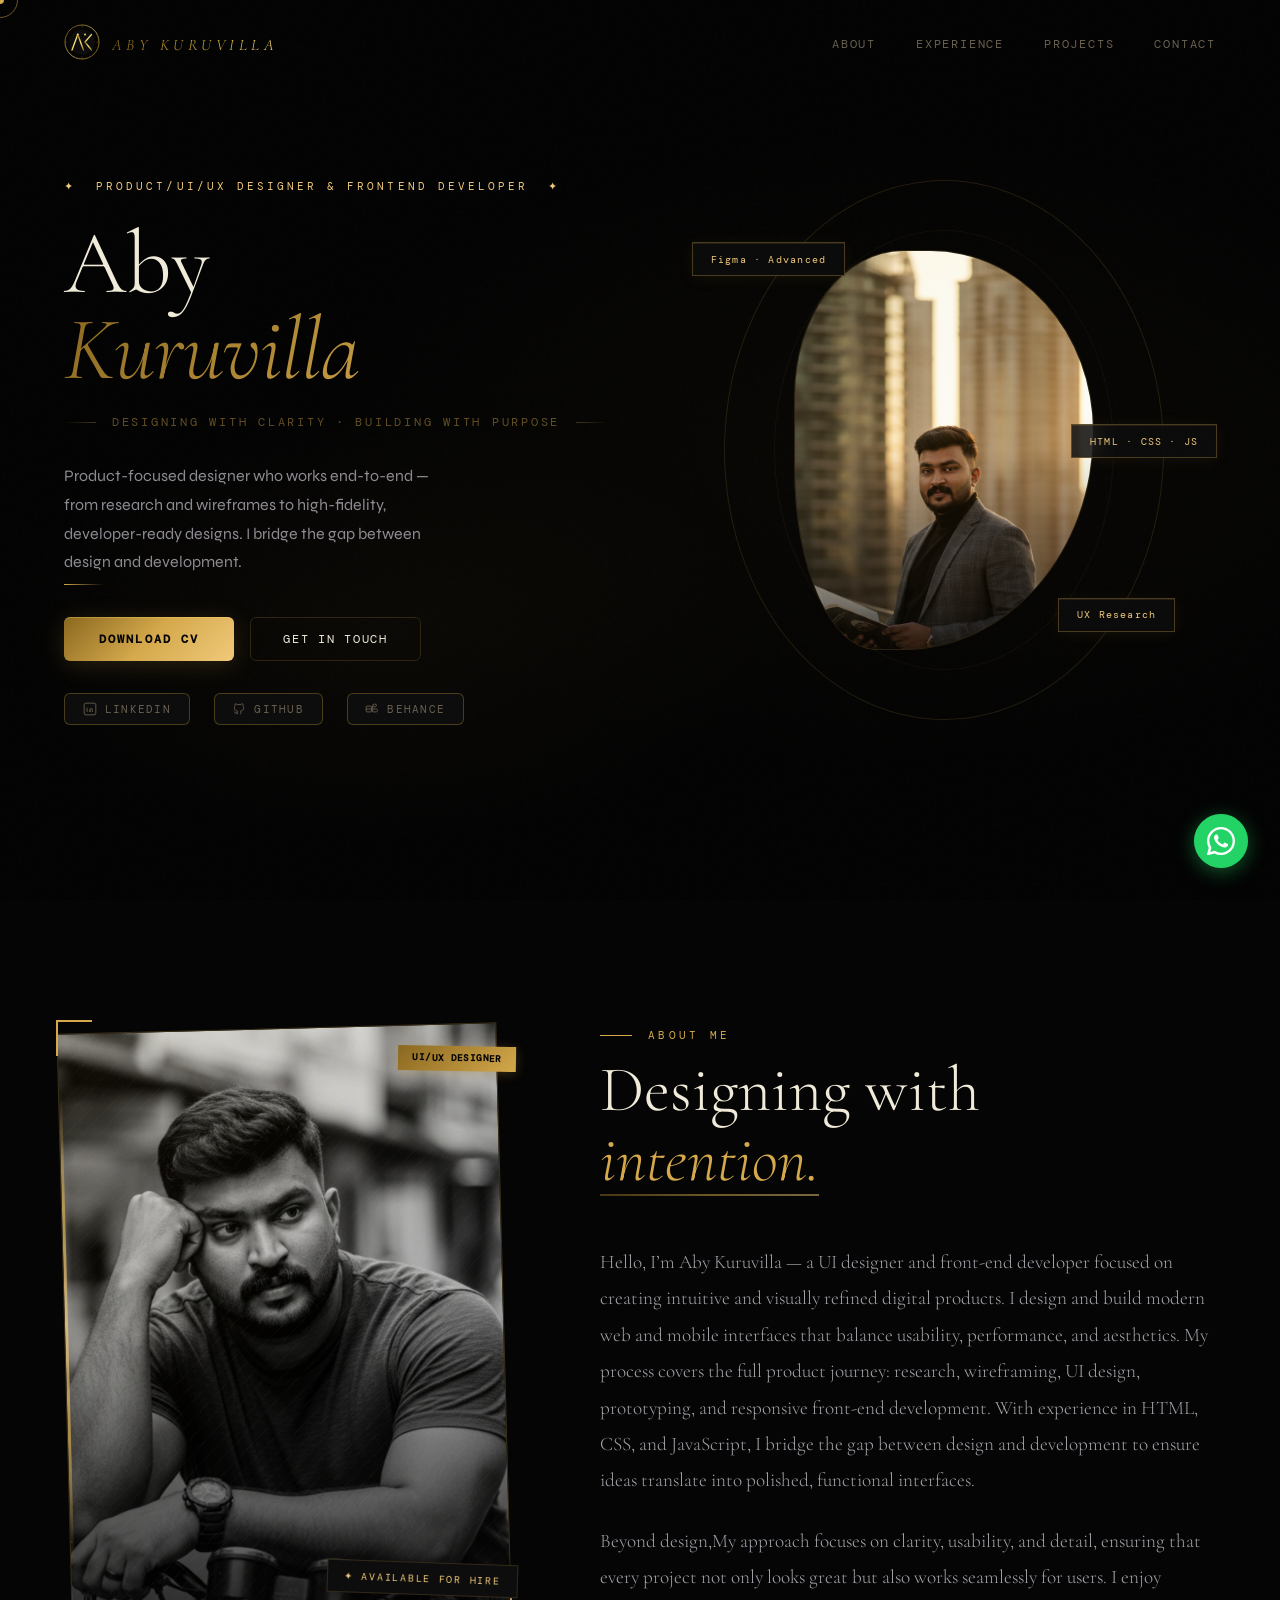
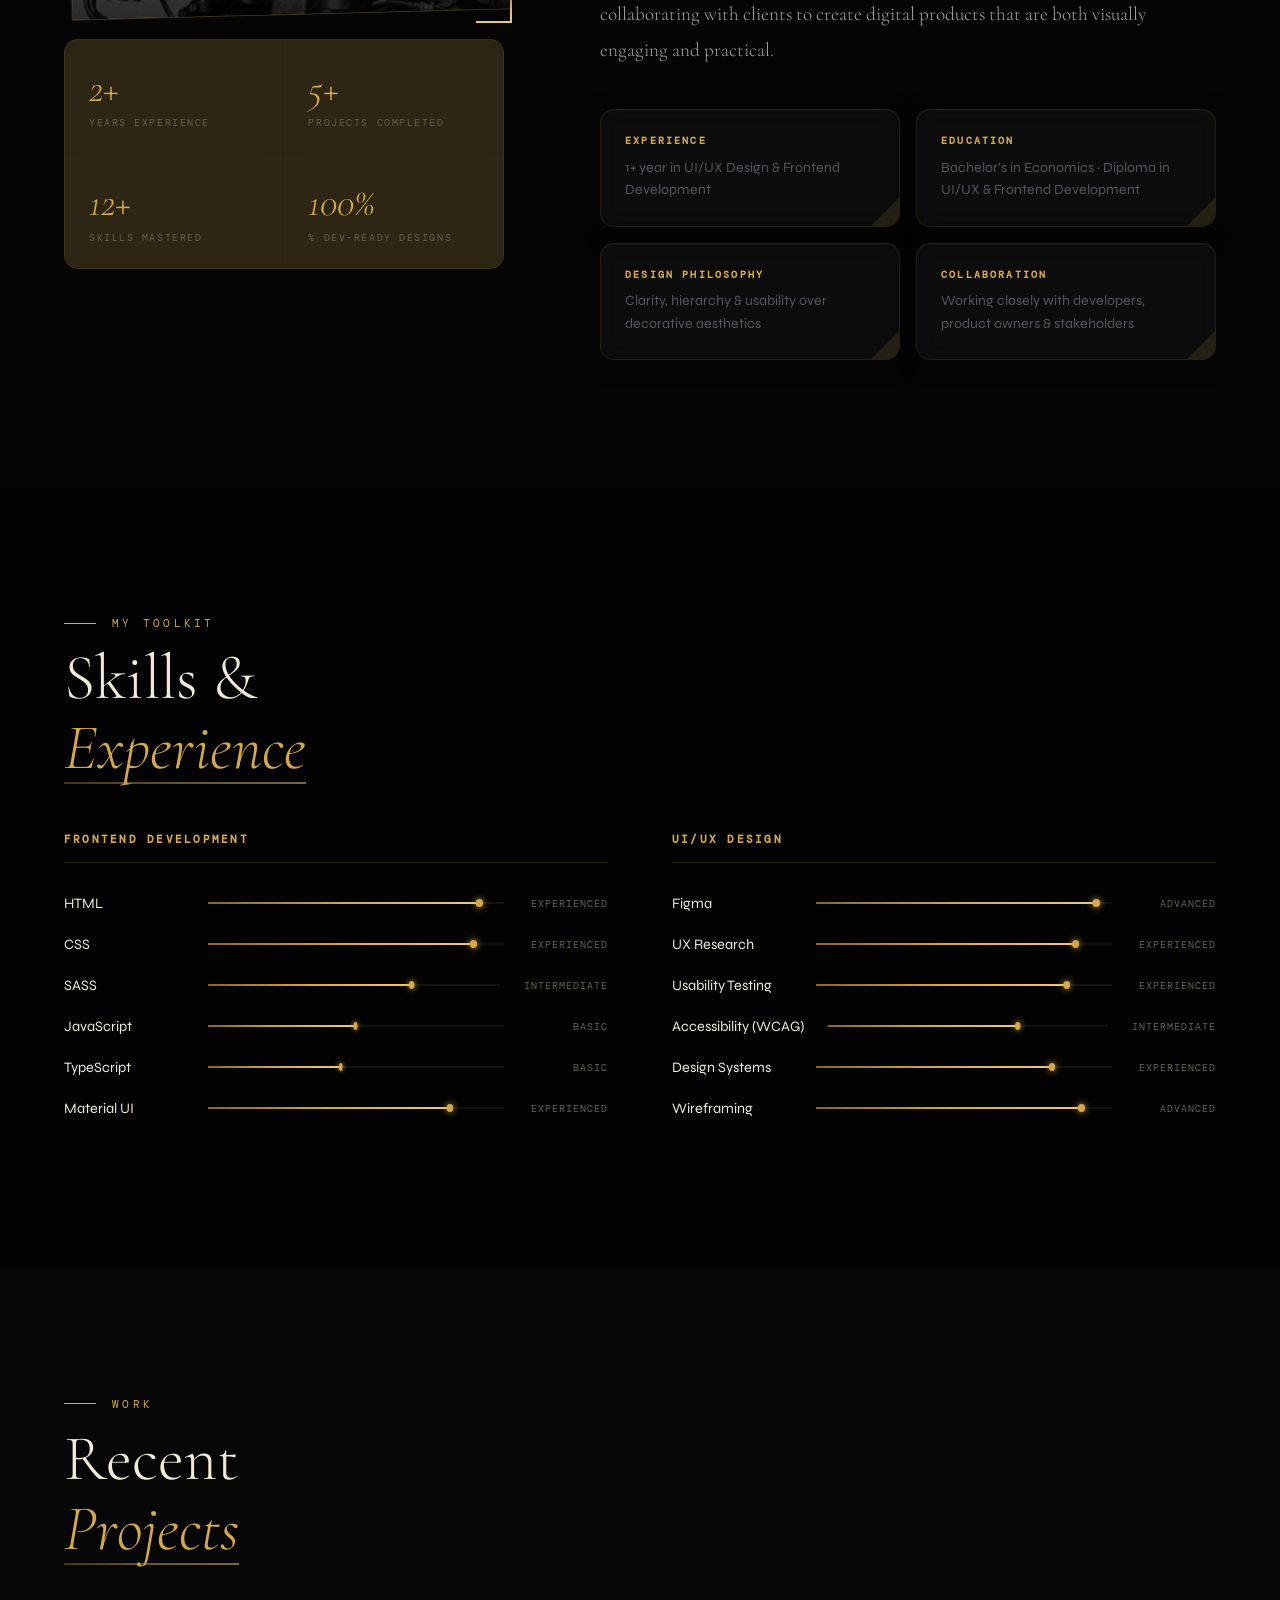
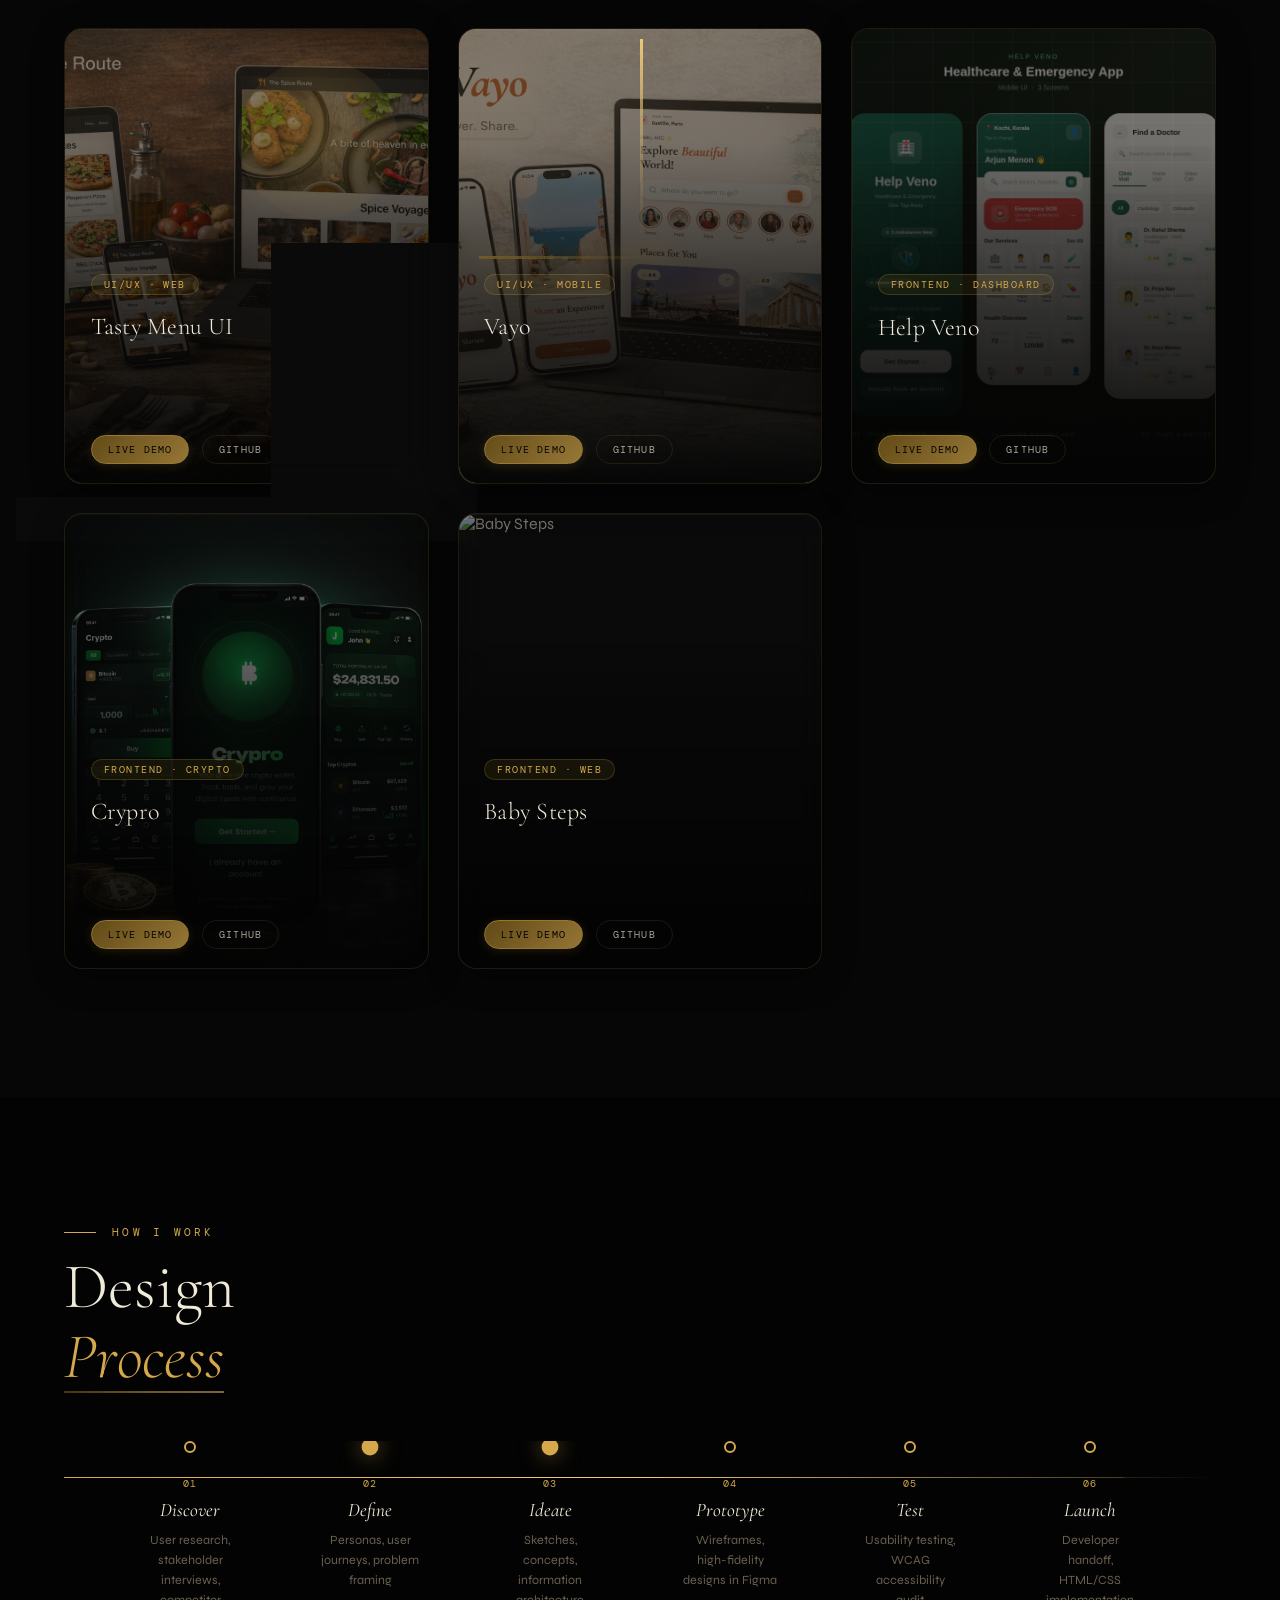
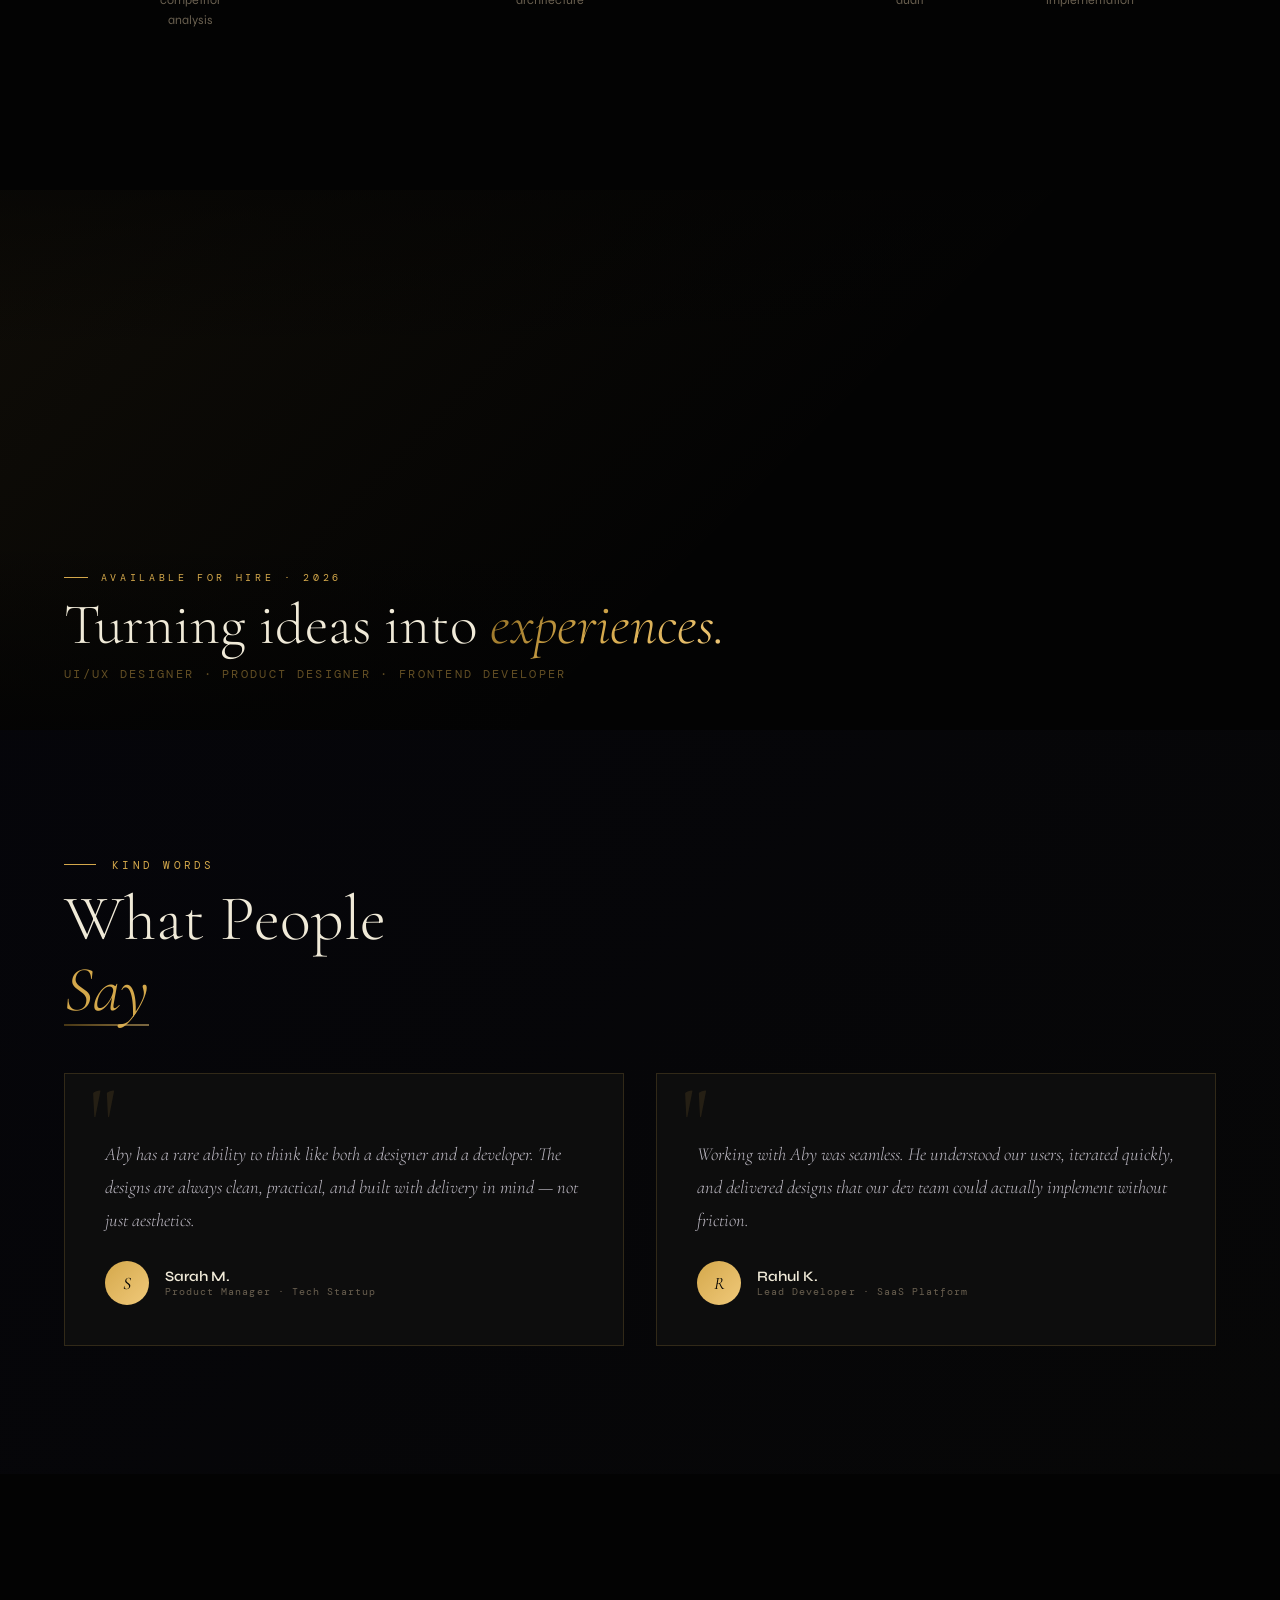
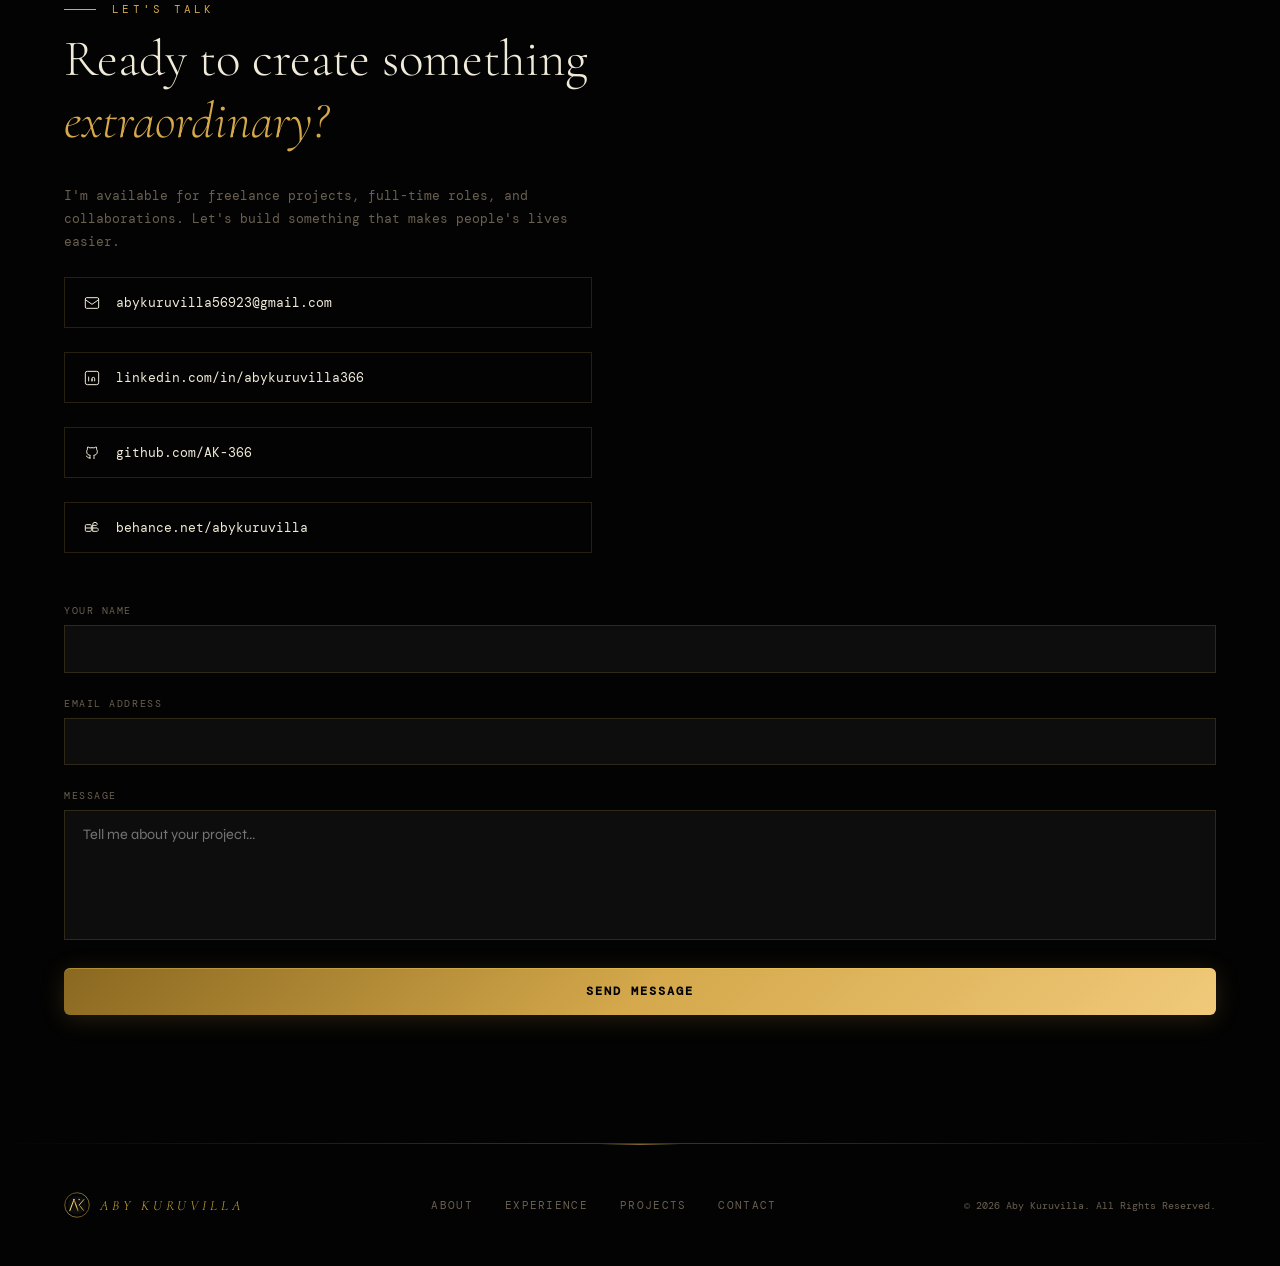
==== commit 26a6cb62: "updated index.html" ====
--- a/index.html
+++ b/index.html
@@ -349,6 +349,8 @@
     <div class="section-label reveal">Work</div>
     <h2 class="section-title reveal reveal-delay-1">Recent<br><em>Projects</em></h2>
     <div class="projects-grid">
+
+      <!-- Card 1 — Tasty Menu UI -->
       <div class="project-card reveal reveal-delay-2">
         <div class="project-visual project-visual-1">
           <img src="./Assets/project-tasty.png" alt="Tasty Menu UI" class="project-img"/>
@@ -365,6 +367,8 @@
           </div>
         </div>
       </div>
+
+      <!-- Card 2 — Vayo -->
       <div class="project-card reveal reveal-delay-3">
         <div class="project-visual project-visual-2">
           <img src="./Assets/project-vayo.png" alt="Vayo" class="project-img"/>
@@ -382,6 +386,8 @@
           </div>
         </div>
       </div>
+
+      <!-- Card 3 — Help Veno -->
       <div class="project-card reveal reveal-delay-4">
         <div class="project-visual project-visual-3">
           <img src="./Assets/project-helpveno.png" alt="Help Veno" class="project-img"/>
@@ -398,22 +404,43 @@
           </div>
         </div>
       </div>
+
+      <!-- Card 4 — Crypro -->
       <div class="project-card reveal reveal-delay-5">
-  <div class="project-visual project-visual-4">
-    <img src="./Assets/project-crypto.png" alt="Crypro Crypto App" class="project-img"/>
-    <div class="pv-shape"></div>
-  </div>
-  <div class="project-overlay"></div>
-  <div class="project-content">
-    <div class="project-tag">Frontend · Crypto</div>
-    <h3 class="project-title">Crypro</h3>
-    <p class="project-desc">A sleek crypto tracking app built with HTML/CSS/JS, delivering real-time coin data and a clean, intuitive interface.</p>
-    <div class="project-links">
-      <a href="https://ak-366.github.io/Crypro--crypto-app/" target="_blank" class="filled">Live Demo</a>
-      <a href="https://github.com/AK-366/Crypro--crypto-app" target="_blank">GitHub</a>
-    </div>
-  </div>
-</div>
+        <div class="project-visual project-visual-4">
+          <img src="./Assets/project-crypto.png" alt="Crypro Crypto App" class="project-img"/>
+          <div class="pv-shape"></div>
+        </div>
+        <div class="project-overlay"></div>
+        <div class="project-content">
+          <div class="project-tag">Frontend · Crypto</div>
+          <h3 class="project-title">Crypro</h3>
+          <p class="project-desc">A sleek crypto tracking app built with HTML/CSS/JS, delivering real-time coin data and a clean, intuitive interface.</p>
+          <div class="project-links">
+            <a href="https://ak-366.github.io/Crypro--crypto-app/" target="_blank" class="filled">Live Demo</a>
+            <a href="https://github.com/AK-366/Crypro--crypto-app" target="_blank">GitHub</a>
+          </div>
+        </div>
+      </div>
+
+      <!-- Card 5 — Baby Steps -->
+      <div class="project-card reveal reveal-delay-6">
+        <div class="project-visual project-visual-5">
+          <img src="./Assets/project-babysteps.png" alt="Baby Steps" class="project-img"/>
+          <div class="pv-shape"></div>
+        </div>
+        <div class="project-overlay"></div>
+        <div class="project-content">
+          <div class="project-tag">Frontend · Web</div>
+          <h3 class="project-title">Baby Steps</h3>
+          <p class="project-desc">A clean, responsive web project built with HTML/CSS/JS, focused on simplicity and intuitive user experience.</p>
+          <div class="project-links">
+            <a href="https://ak-366.github.io/Baby-Steps/" target="_blank" class="filled">Live Demo</a>
+            <a href="https://github.com/AK-366/Baby-Steps" target="_blank">GitHub</a>
+          </div>
+        </div>
+      </div>
+
     </div>
   </section>
 
@@ -475,8 +502,6 @@
   </div>
 </section>
 
-<!-- ===== TESTIMONIALS ===== -->
-<section id="testimonials" style="position:relative;">
   <!-- ===== TESTIMONIALS ===== -->
   <section id="testimonials" style="position:relative;">
     <div class="testimonials-bg-img" style="position:absolute;inset:0;z-index:0;overflow:hidden;">
@@ -509,8 +534,9 @@
           </div>
         </div>
       </div>
-    </div>
-  </section>
+  </div>
+</section>
+
 
   <!-- ===== CONTACT ===== -->
   <section id="contact">
@@ -607,8 +633,6 @@
 
   <script src="logo-engine.js"></script>
   <script src="script.js"></script>
-  <script src="logo-engine.js"></script>
-  <script src="script.js"></script>
   <script src="stats-auto.js"></script> 
   <script>
     function sendToWhatsApp() {
--- a/style.css
+++ b/style.css
@@ -319,6 +319,7 @@
 .reveal-delay-3 { transition-delay:0.3s; }
 .reveal-delay-4 { transition-delay:0.4s; }
 .reveal-delay-5 { transition-delay:0.5s; }
+.reveal-delay-6 { transition-delay:0.6s; }
 
 .btn-primary {
   padding:0.9rem 2.2rem;
--- a/mediaqueries.css
+++ b/mediaqueries.css
@@ -19,7 +19,6 @@
       gap: 2.5rem;
     }
   
-    /* Show hero image on mobile — above the text */
     .hero-visual {
       display: flex;
       order: -1;
@@ -36,12 +35,11 @@
     .shape-ring:nth-child(3) { inset: 50px; }
     .hero-photo-wrap { inset: 30px; }
   
-    /* Hide floating tags on mobile — overflow too wide */
     .floating-tag { display: none; }
   
     .hero-bio { margin: 1.5rem auto; max-width: 38ch; }
     .hero-btns { justify-content: center; flex-wrap: wrap; }
-    .hero-socials { justify-content: center; }
+    .hero-socials { justify-content: center; flex-wrap: wrap; gap: 0.8rem; }
   
     /* ── SECTIONS ── */
     section { padding:5rem 2rem; }
@@ -52,27 +50,96 @@
     .about-portrait-badge { right: -8px; font-size: 0.52rem; padding: 0.4rem 0.7rem; }
     .about-portrait-label { right: -8px; font-size: 0.5rem; padding: 0.35rem 0.7rem; }
     .about-cards { grid-template-columns:1fr; }
+    .about-stats { grid-template-columns: 1fr 1fr; }
   
     /* ── SKILLS ── */
     .skills-grid { grid-template-columns:1fr; gap:2rem; }
+    .skill-name { min-width: 90px; }
+    .skill-level { min-width: 60px; font-size: 0.58rem; }
   
     /* ── PROJECTS ── */
-    .projects-grid { grid-template-columns:1fr; }
+    .projects-grid { grid-template-columns: 1fr; gap: 1.2rem; }
+    .project-card { aspect-ratio: 3/2; }
+  
+    /* ── PROCESS ── */
+    .process-track { flex-wrap: wrap; gap: 2rem 0; }
+    .process-step { min-width: 120px; max-width: 50%; flex: 0 0 50%; padding: 0 1rem; }
+    .process-track::before { display: none; }
+    .process-track::after { display: none; }
+    .step-dot { margin-bottom: 0.8rem; }
+  
+    /* ── ABOUT BANNER ── */
+    .about-banner-inner { background-attachment: scroll; }
   
     /* ── TESTIMONIALS ── */
     .testimonials-grid { grid-template-columns:1fr; }
+    .testimonial-card { padding: 1.8rem; }
   
     /* ── CONTACT ── */
     .contact-inner { grid-template-columns:1fr; gap:3rem; }
+    .contact-cta { font-size: clamp(1.6rem, 5vw, 2.5rem); }
   
     /* ── FOOTER ── */
     footer {
       flex-direction:column;
       gap:1.5rem;
       text-align:center;
+      padding: 2rem 1.5rem;
     }
     footer .footer-links {
       flex-wrap:wrap;
       justify-content:center;
+      gap: 1.2rem;
     }
+  
+    /* ── WHATSAPP FLOAT ── */
+    #wa-float { bottom: 1.2rem; right: 1.2rem; width: 48px; height: 48px; }
+    #wa-float svg { width: 24px; height: 24px; }
+    #wa-float::after { display: none; }
+  }
+  
+  /* ── EXTRA SMALL — phones under 480px ── */
+  @media (max-width: 480px) {
+  
+    /* NAV */
+    nav { padding: 1rem 1.2rem; }
+  
+    /* HERO */
+    #hero { padding: 6rem 1.2rem 3rem; }
+    .hero-shape { width: 180px; height: 220px; }
+    .hero-btns { flex-direction: column; align-items: center; }
+    .hero-btns .btn-primary,
+    .hero-btns .btn-outline { width: 100%; text-align: center; }
+  
+    /* SECTIONS */
+    section { padding: 4rem 1.2rem; }
+  
+    /* ABOUT */
+    .about-portrait { max-width: 240px; }
+    .stat-num { font-size: 2rem; }
+    .stat-box { padding: 1rem; }
+  
+    /* SKILLS */
+    .skill-item { gap: 0.8rem; }
+    .skill-name { min-width: 75px; font-size: 0.82rem; }
+    .skill-level { display: none; }
+  
+    /* PROJECTS */
+    .project-card { aspect-ratio: 4/3; }
+    .project-title { font-size: 1.3rem; }
+  
+    /* PROCESS */
+    .process-step { flex: 0 0 100%; max-width: 100%; }
+  
+    /* CONTACT */
+    .contact-inner { gap: 2rem; }
+    .form-group input,
+    .form-group textarea { font-size: 0.85rem; padding: 0.75rem 0.9rem; }
+  
+    /* FOOTER */
+    footer { padding: 1.8rem 1.2rem; }
+    footer .footer-links { gap: 0.8rem; }
+  
+    /* SECTION TITLE */
+    .section-title { font-size: clamp(2rem, 8vw, 3rem); margin-bottom: 2rem; }
   }
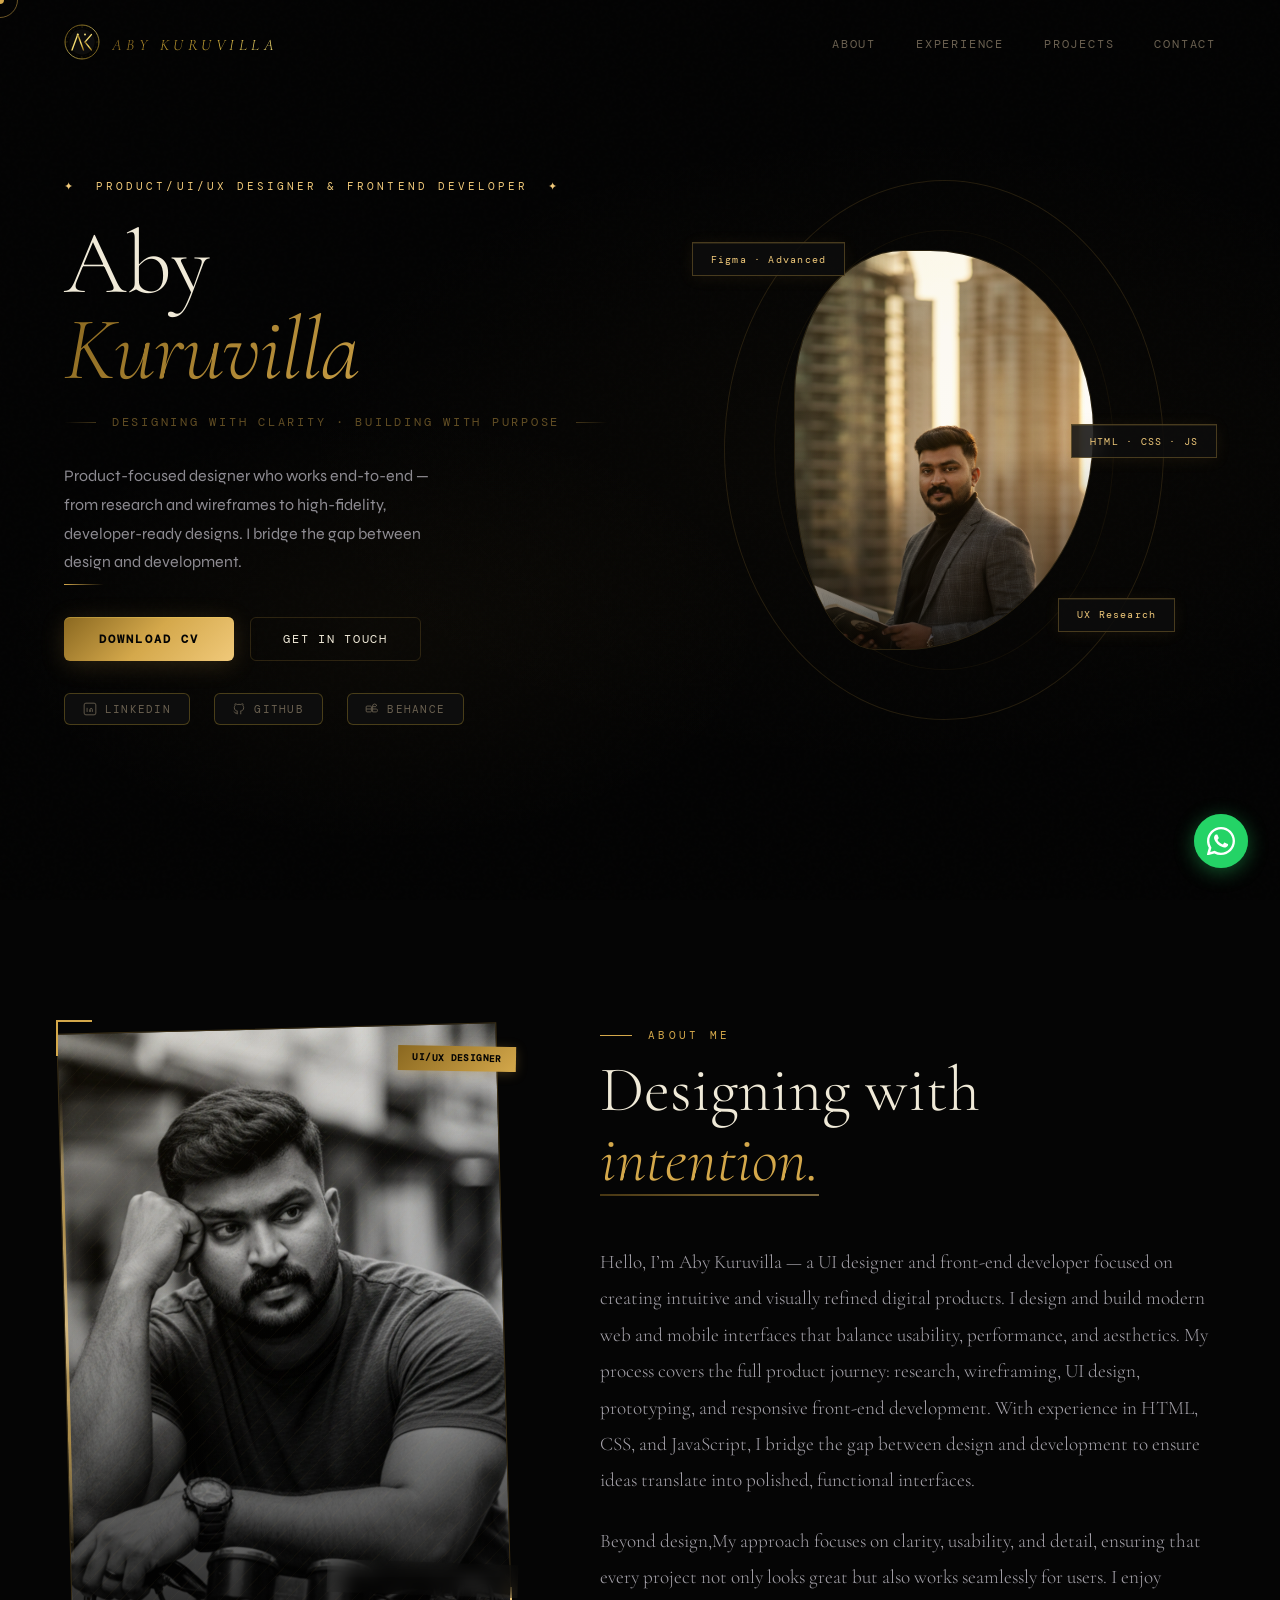
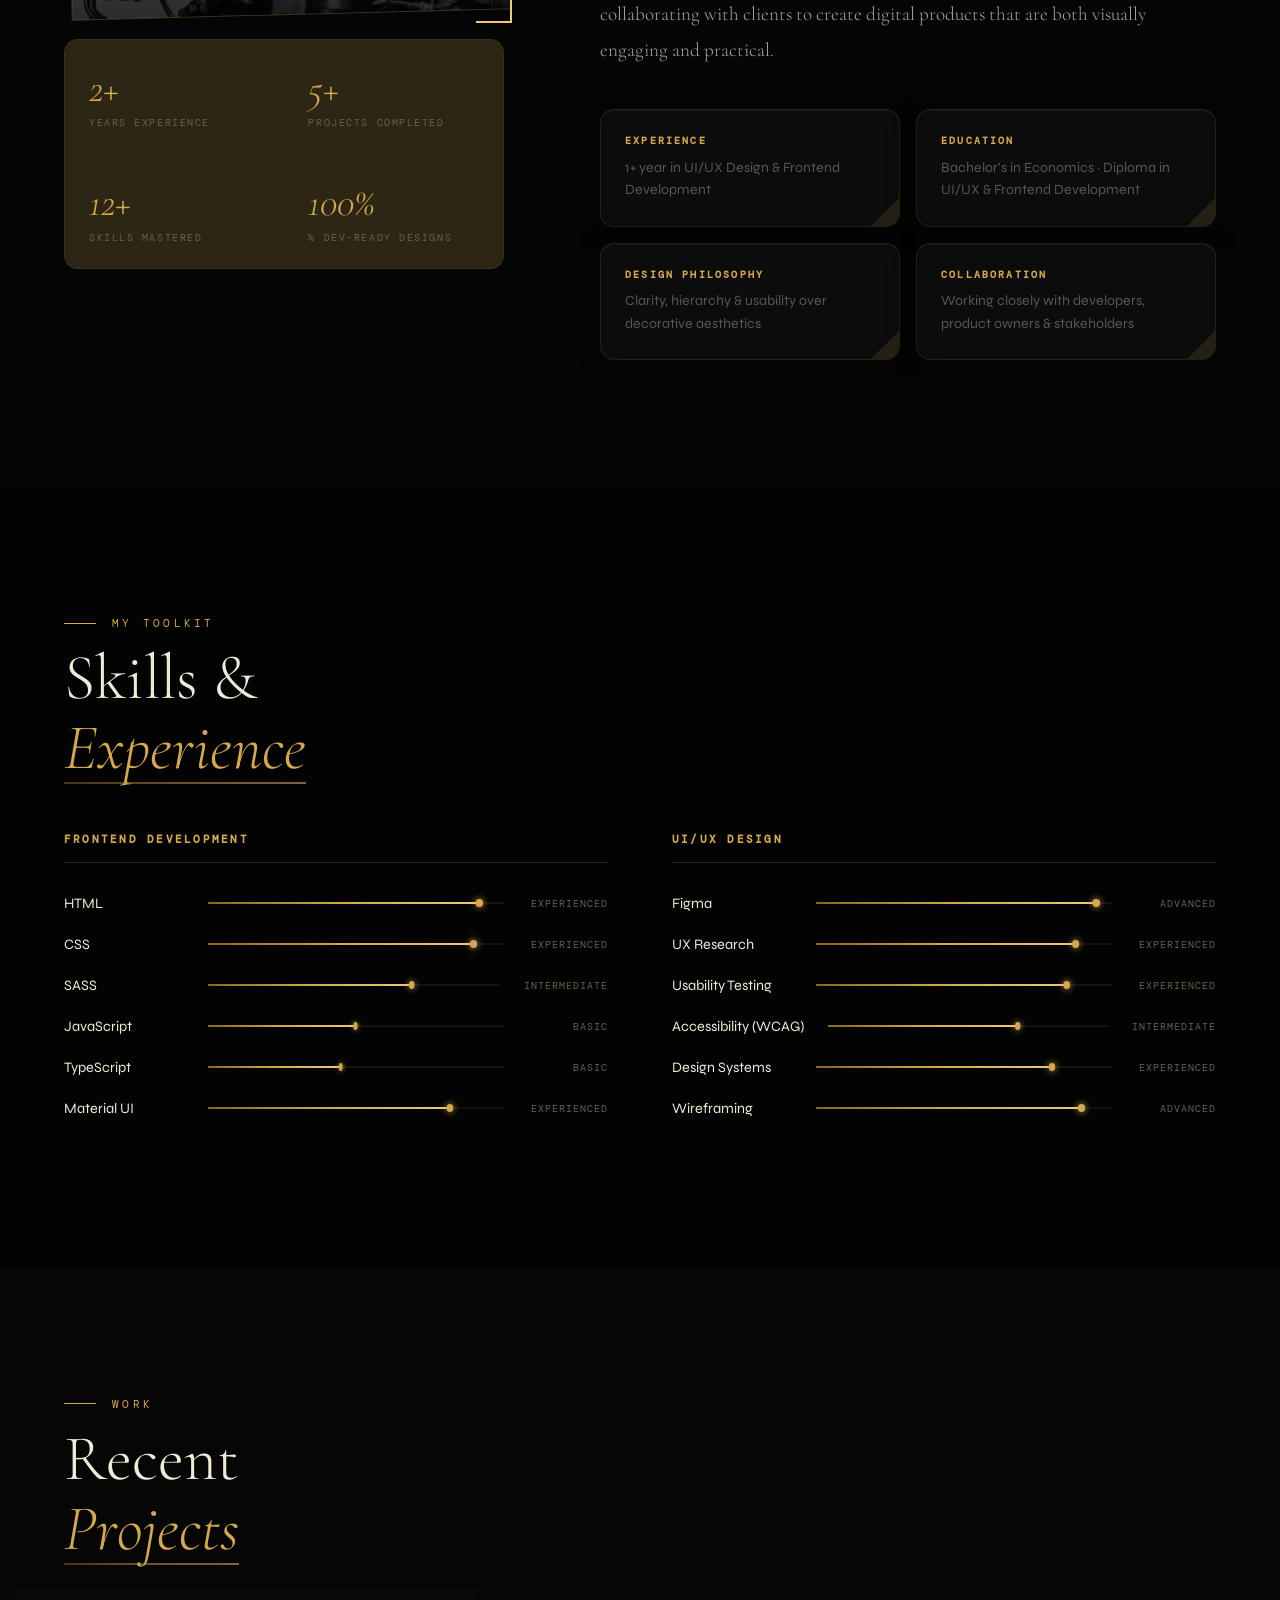
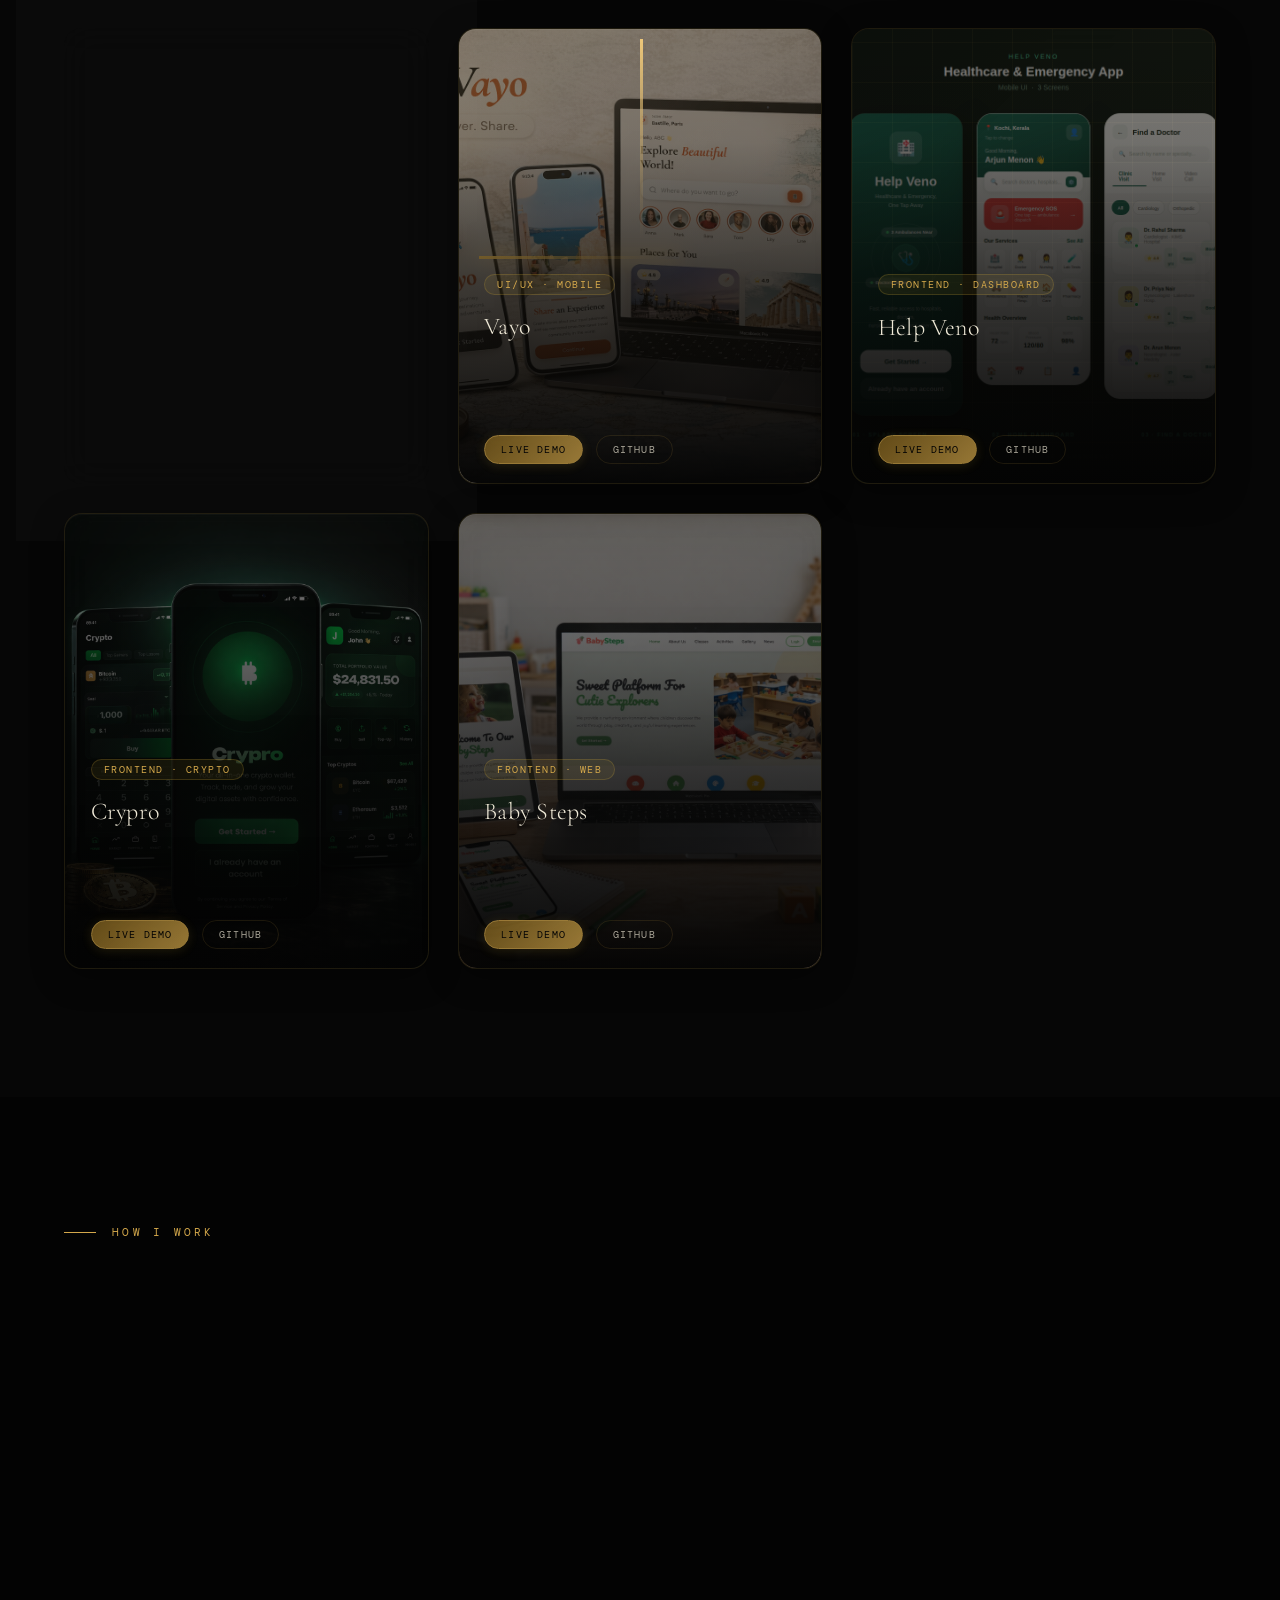
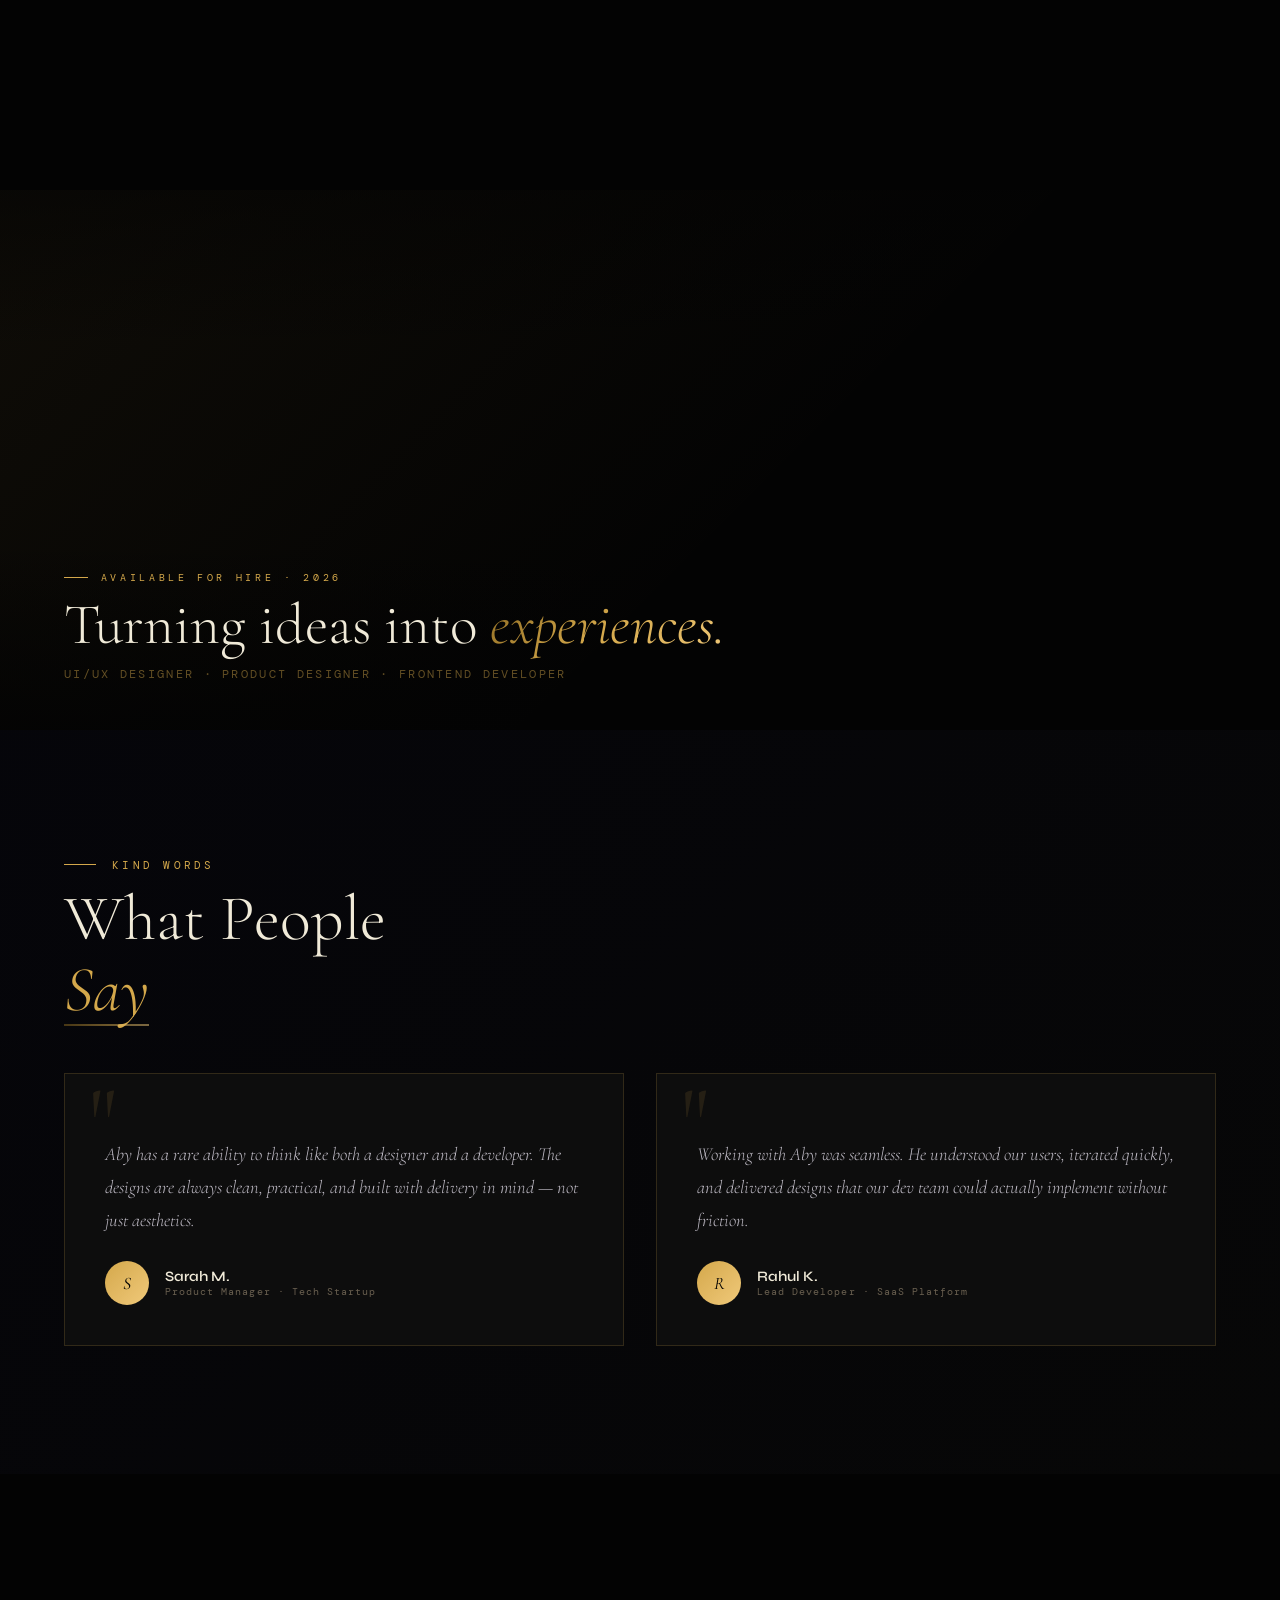
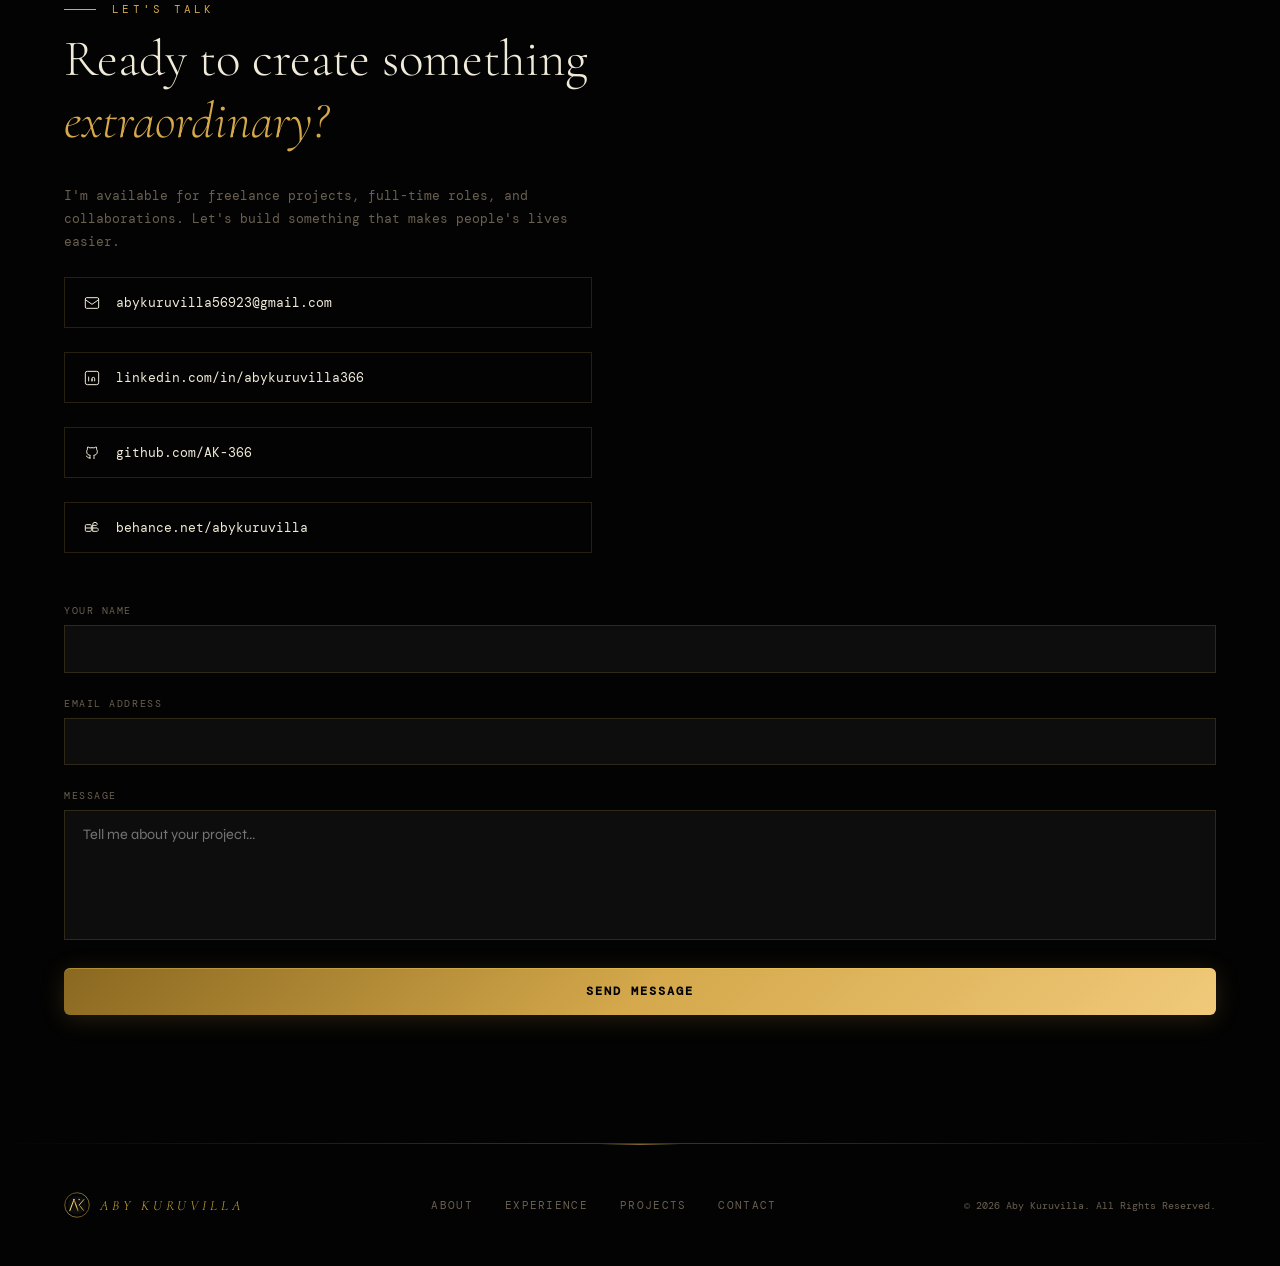
==== commit 1281ae47: "updated index.html" ====
--- a/index.html
+++ b/index.html
@@ -426,7 +426,7 @@
       <!-- Card 5 — Baby Steps -->
       <div class="project-card reveal reveal-delay-6">
         <div class="project-visual project-visual-5">
-          <img src="./Assets/project-babysteps.png" alt="Baby Steps" class="project-img"/>
+          <img src="./Assets/Project-babysteps.png" alt="Baby Steps" class="project-img"/>
           <div class="pv-shape"></div>
         </div>
         <div class="project-overlay"></div>
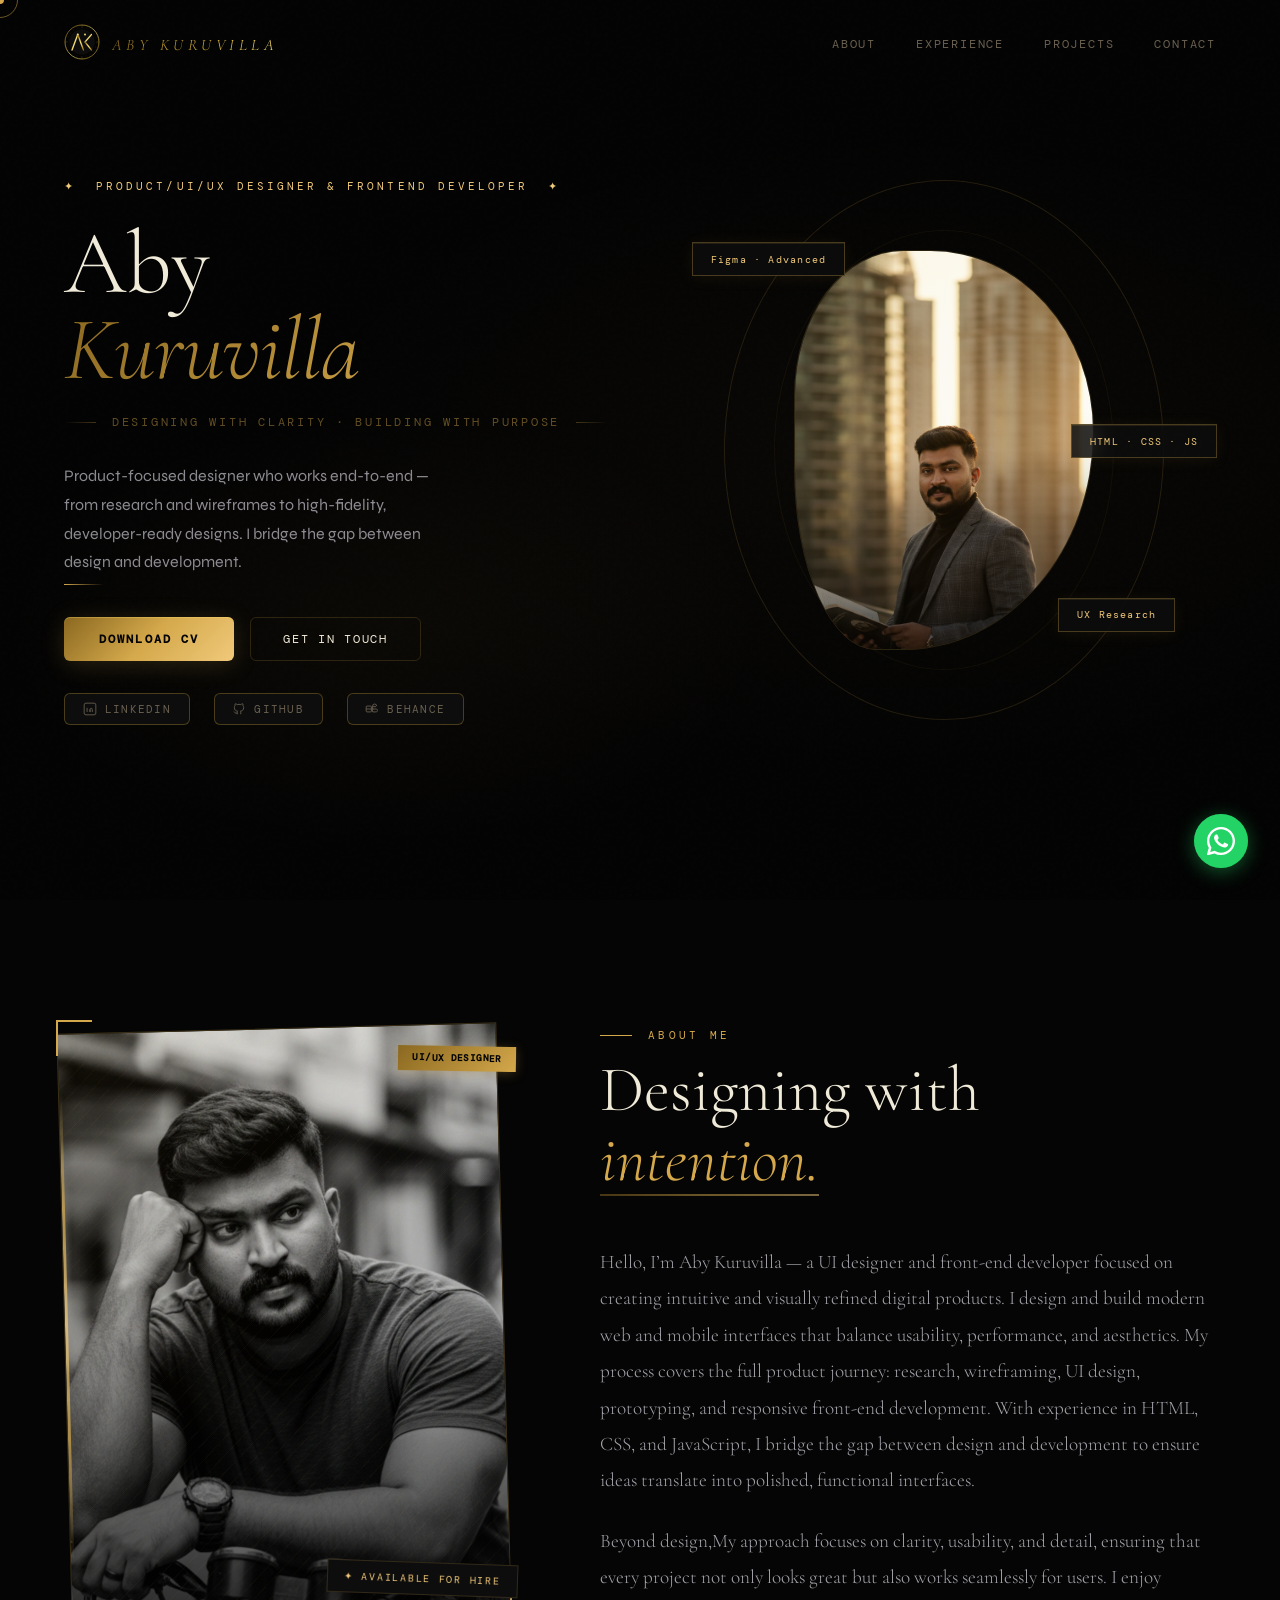
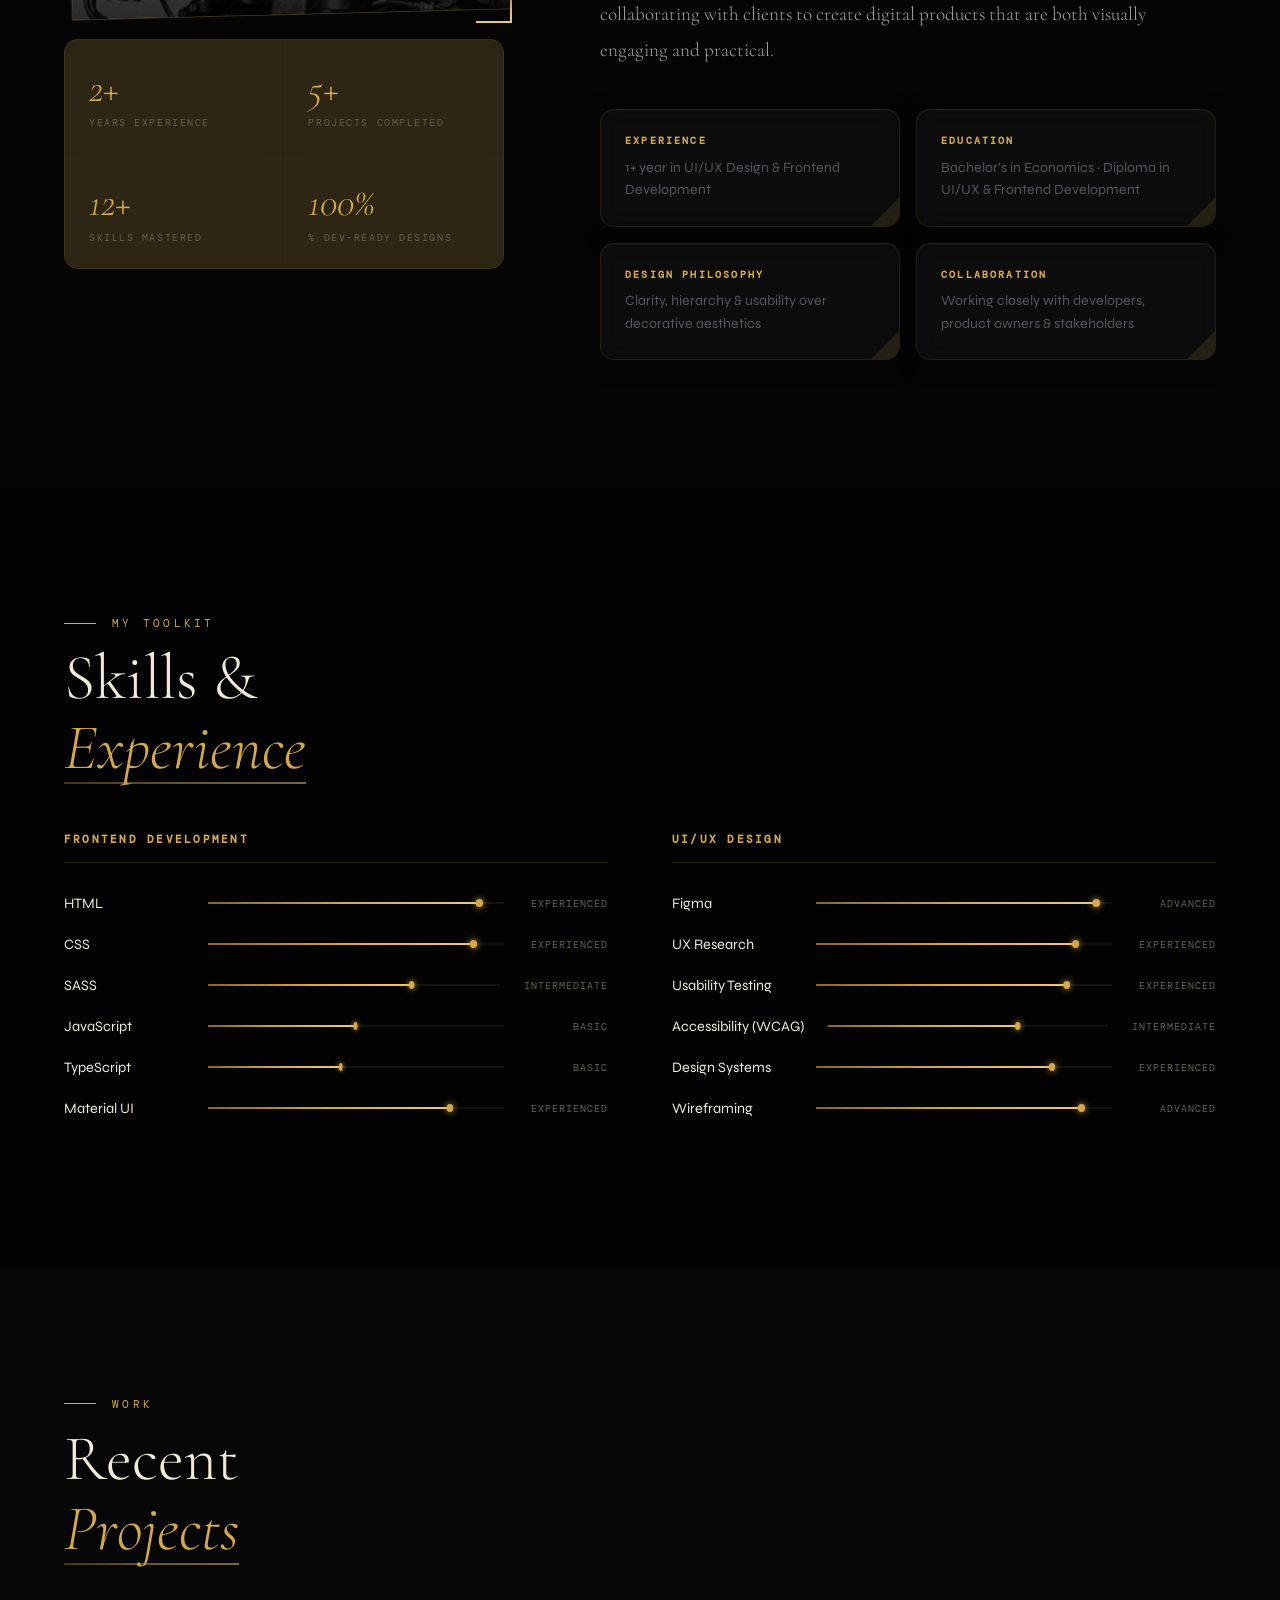
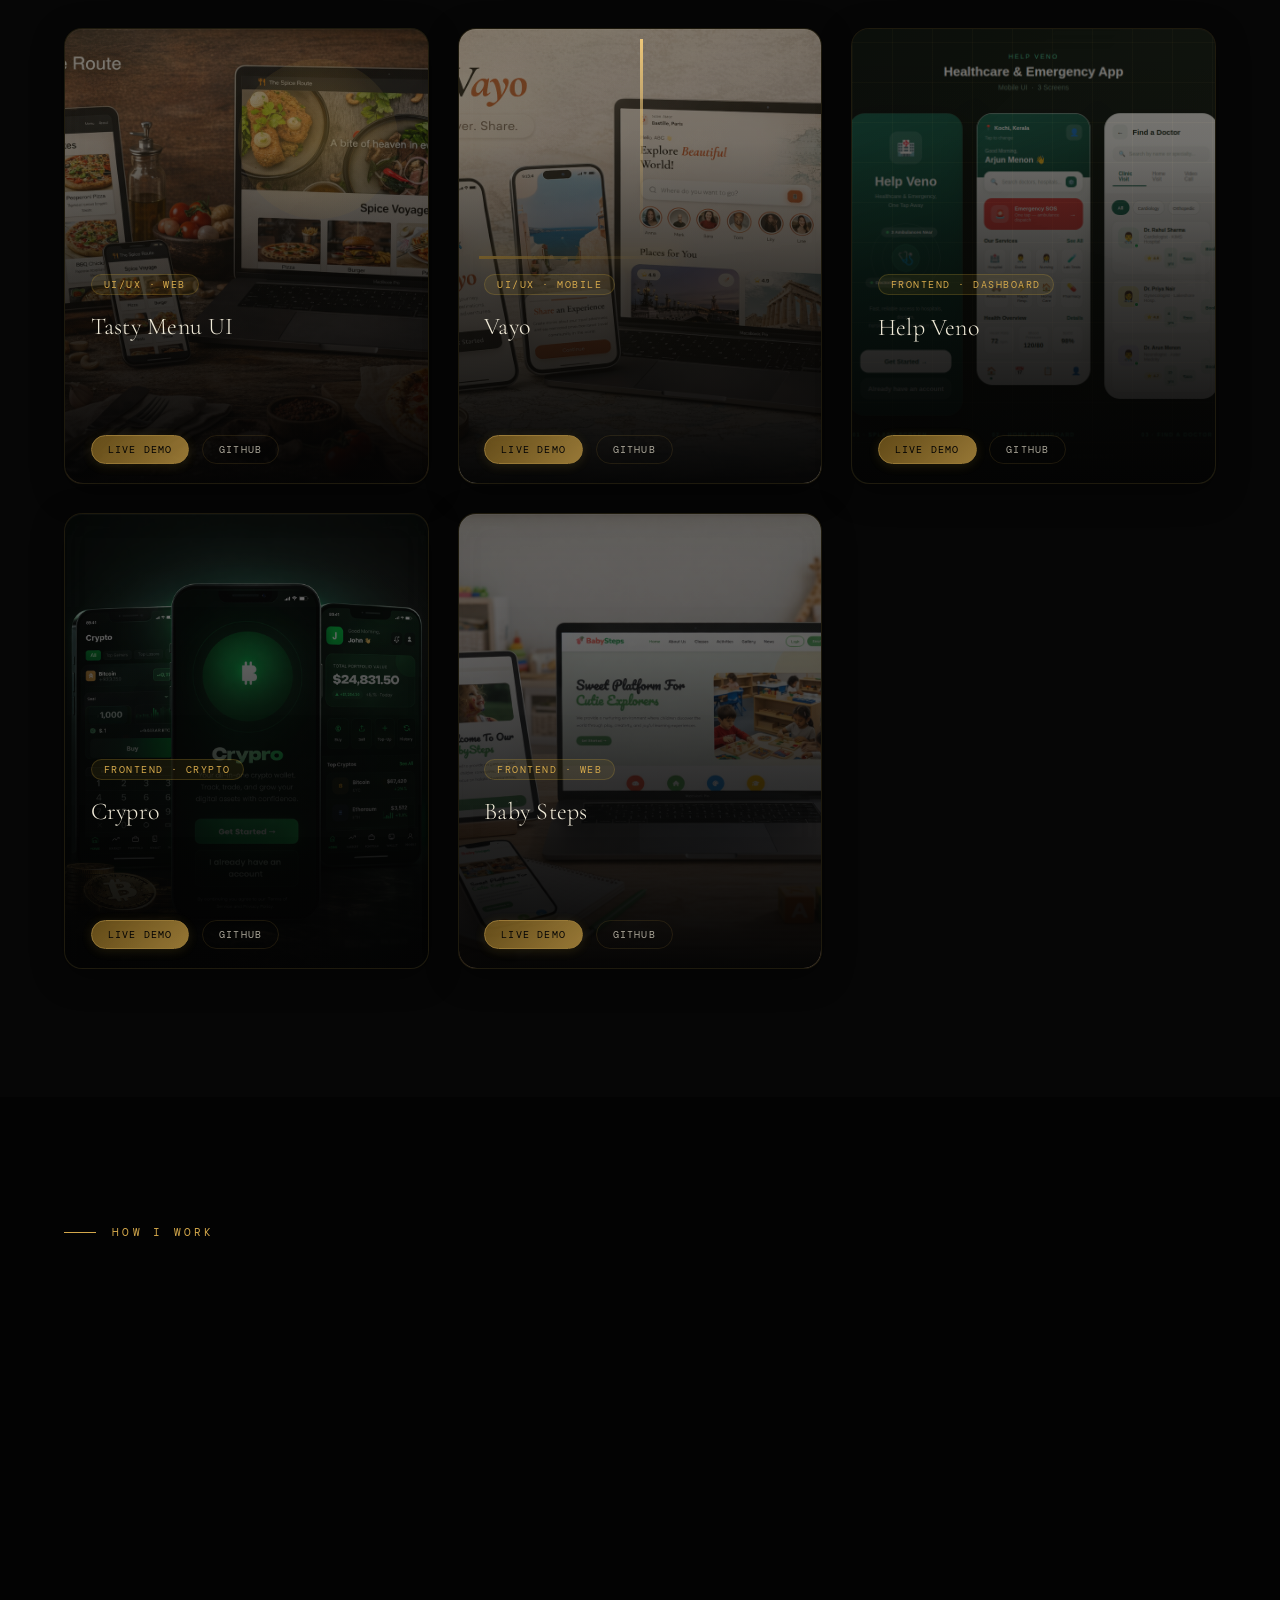
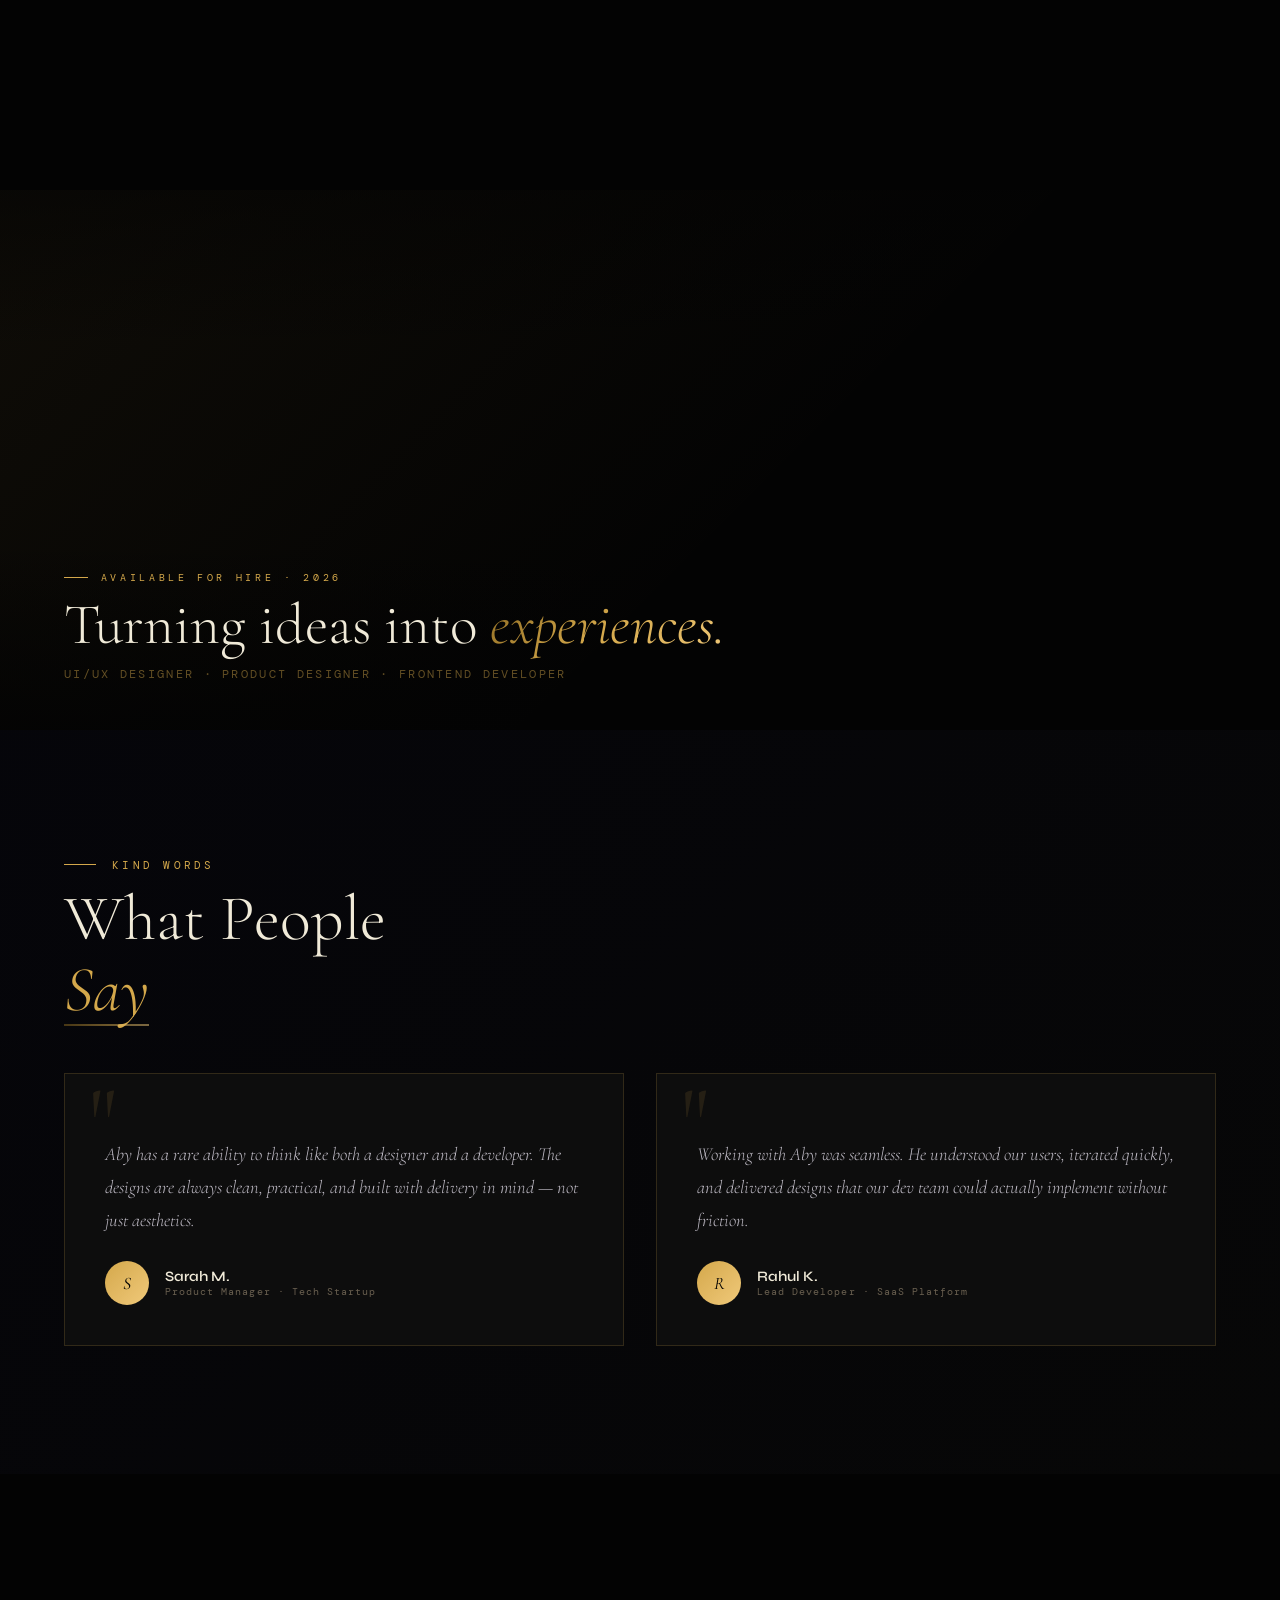
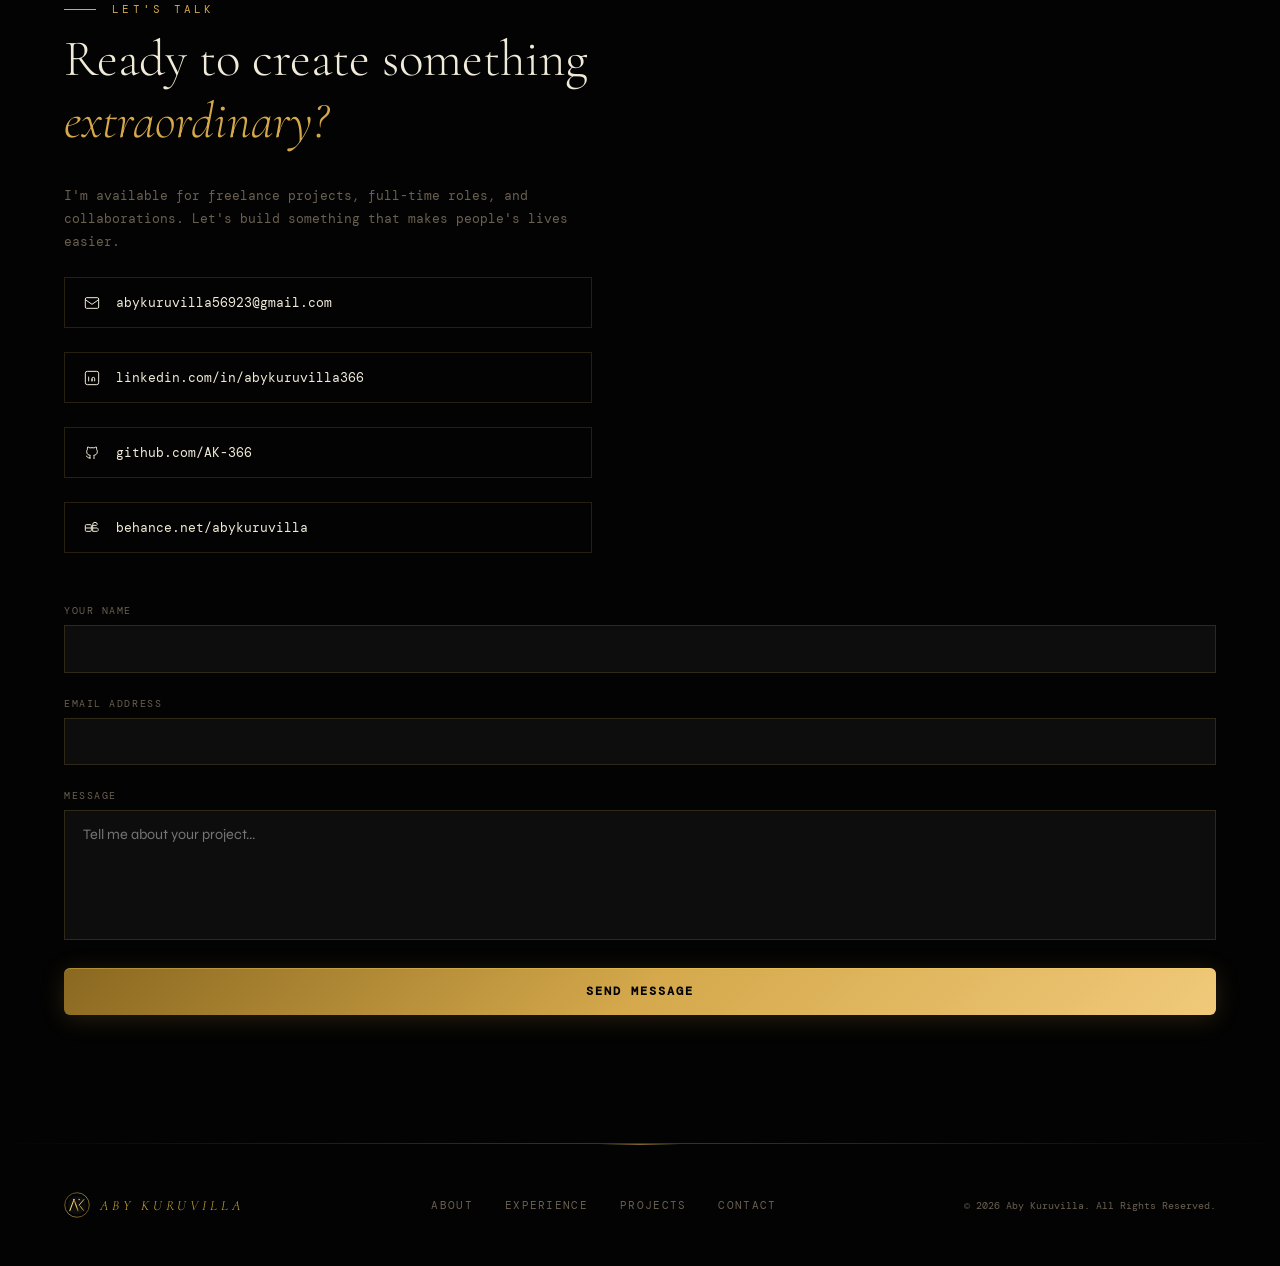
==== commit f0081497: "updated index.html" ====
--- a/index.html
+++ b/index.html
@@ -426,7 +426,7 @@
       <!-- Card 5 — Baby Steps -->
       <div class="project-card reveal reveal-delay-6">
         <div class="project-visual project-visual-5">
-          <img src="./Assets/Project-babysteps.png" alt="Baby Steps" class="project-img"/>
+          <img src="./Assets/Project--babysteps.png" alt="Baby Steps" class="project-img"/>
           <div class="pv-shape"></div>
         </div>
         <div class="project-overlay"></div>
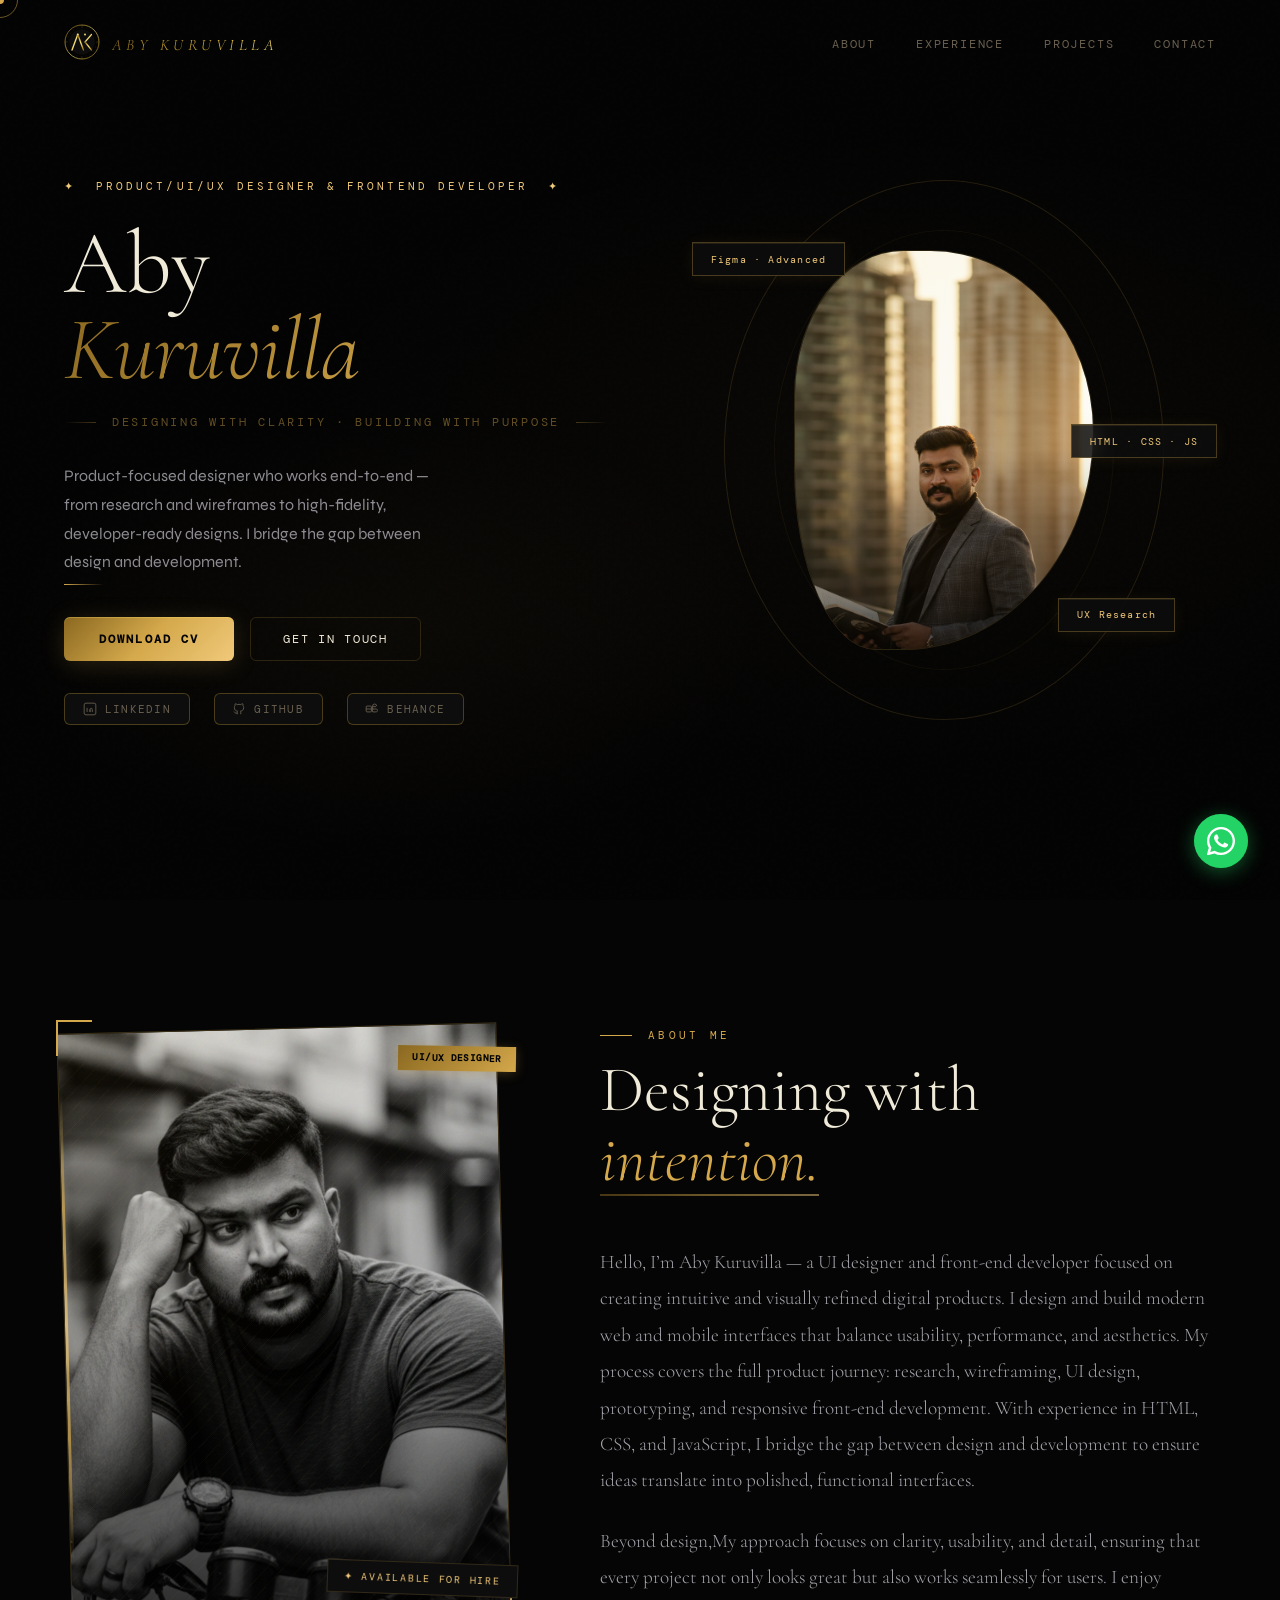
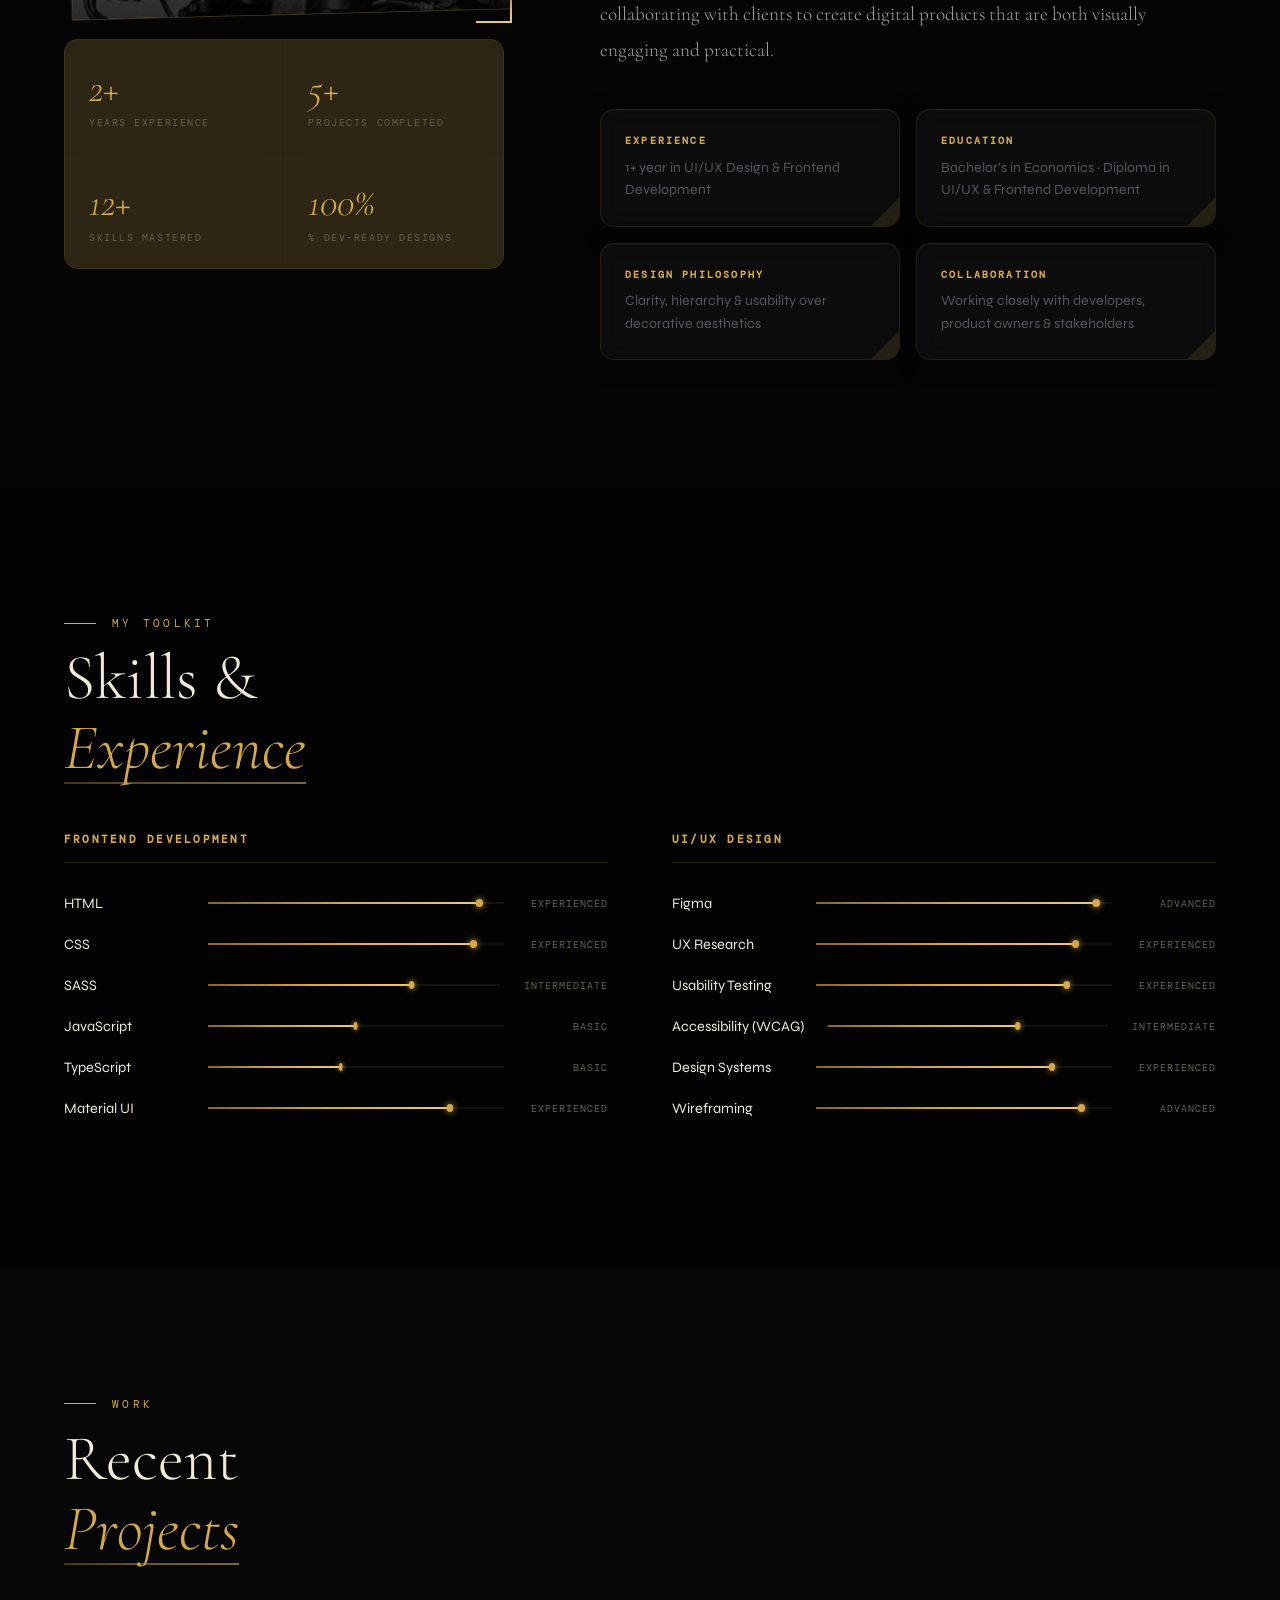
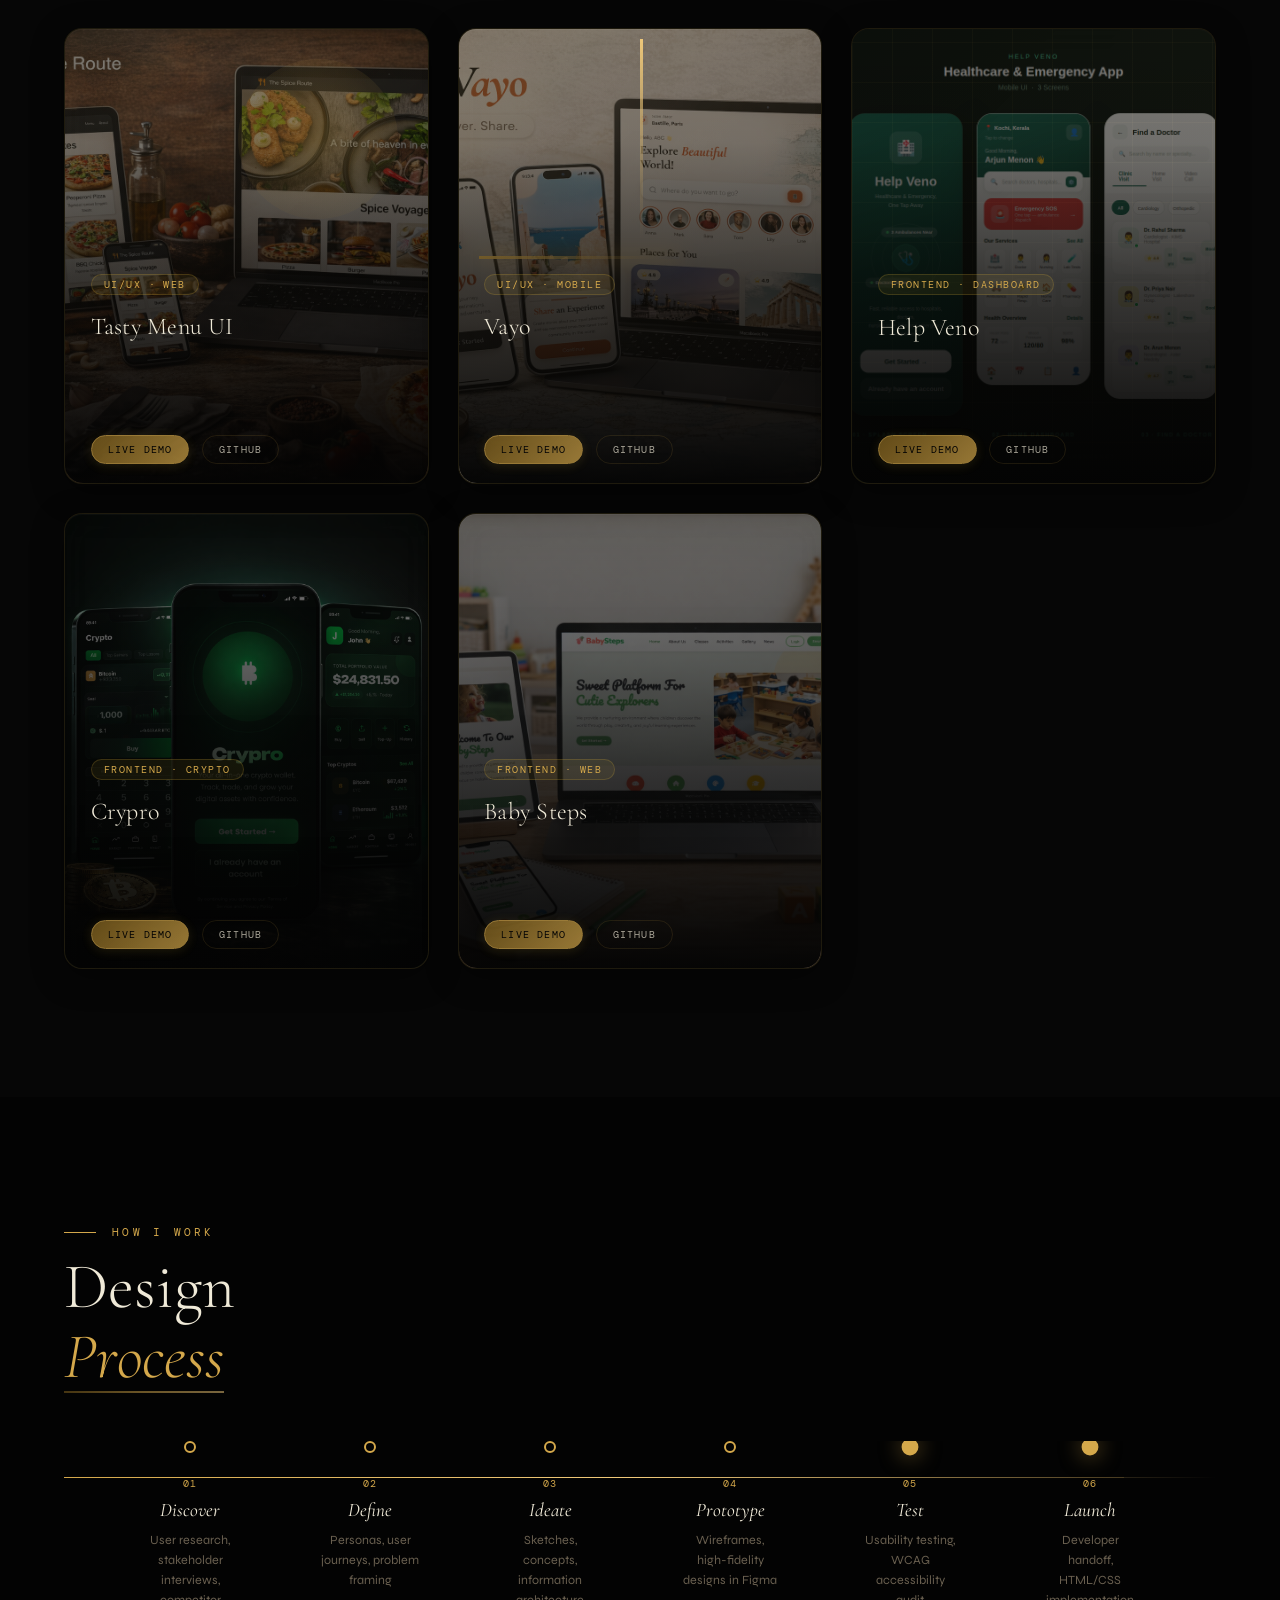
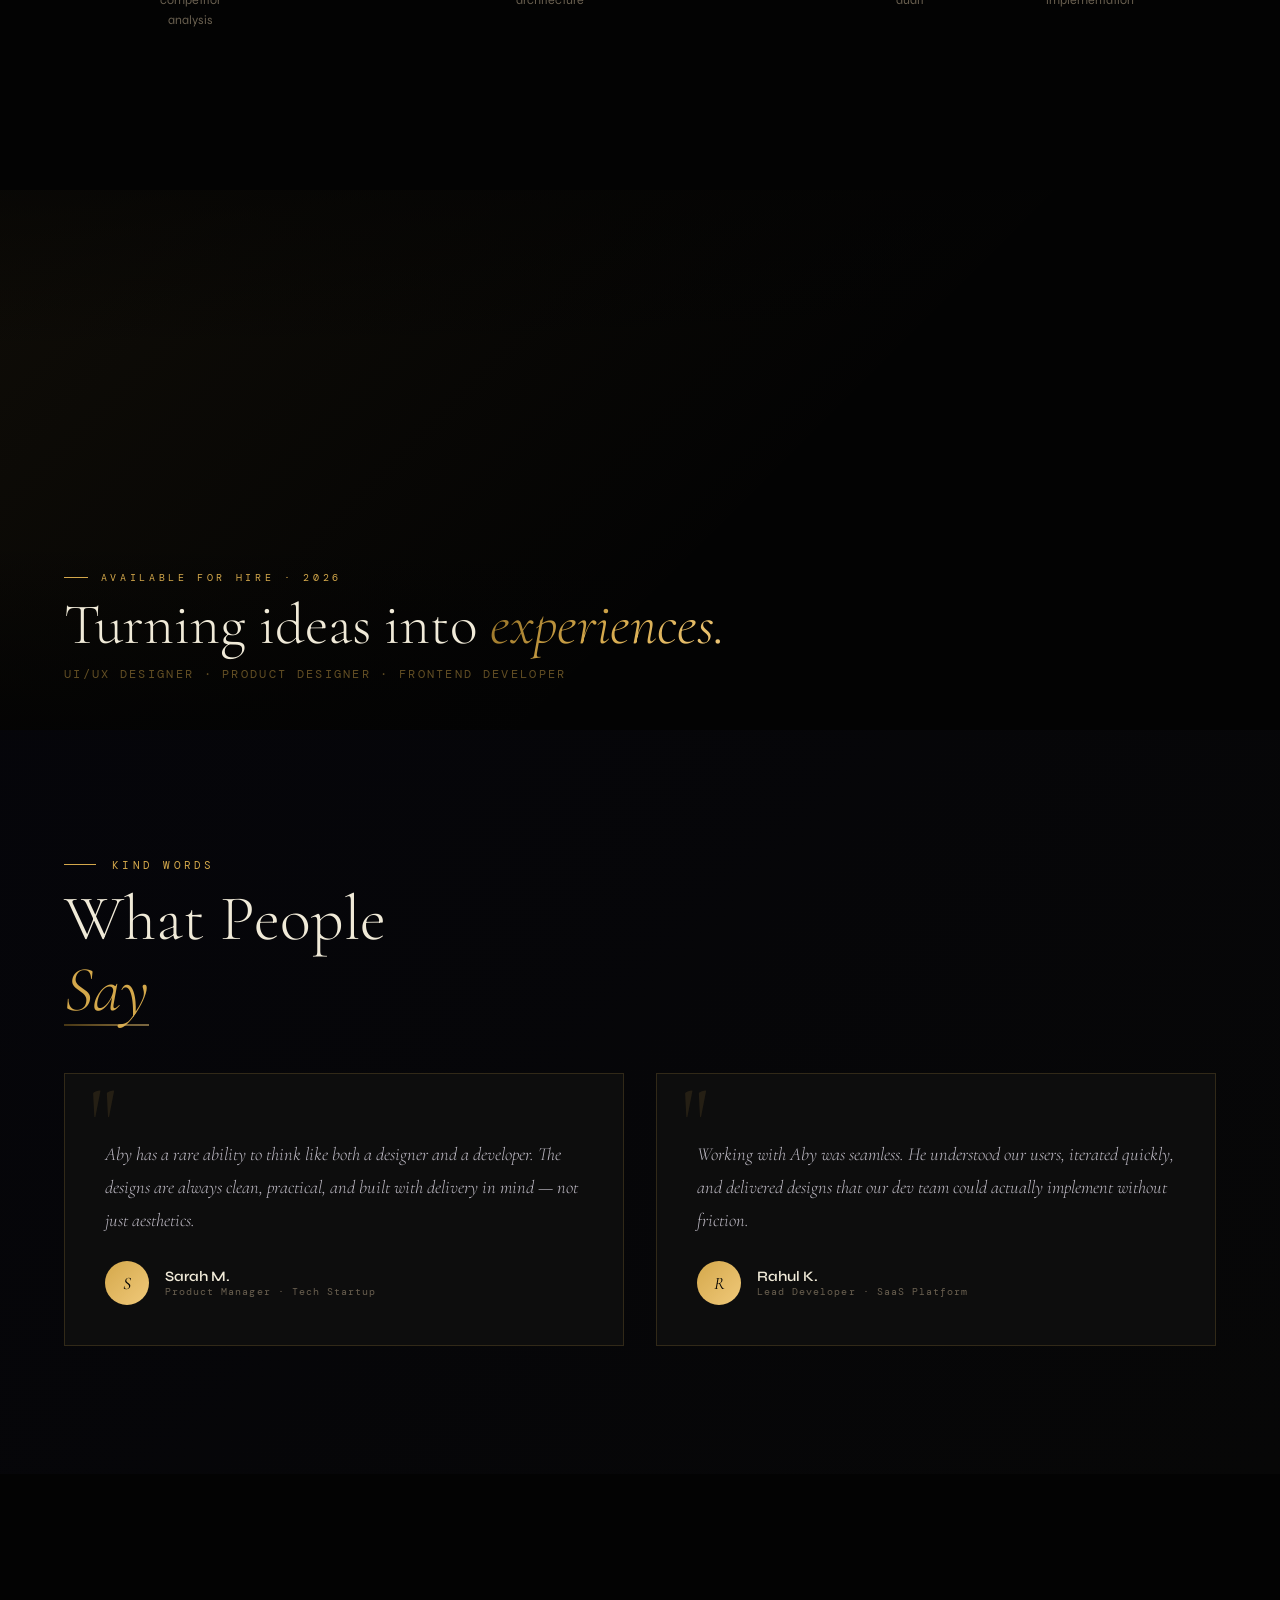
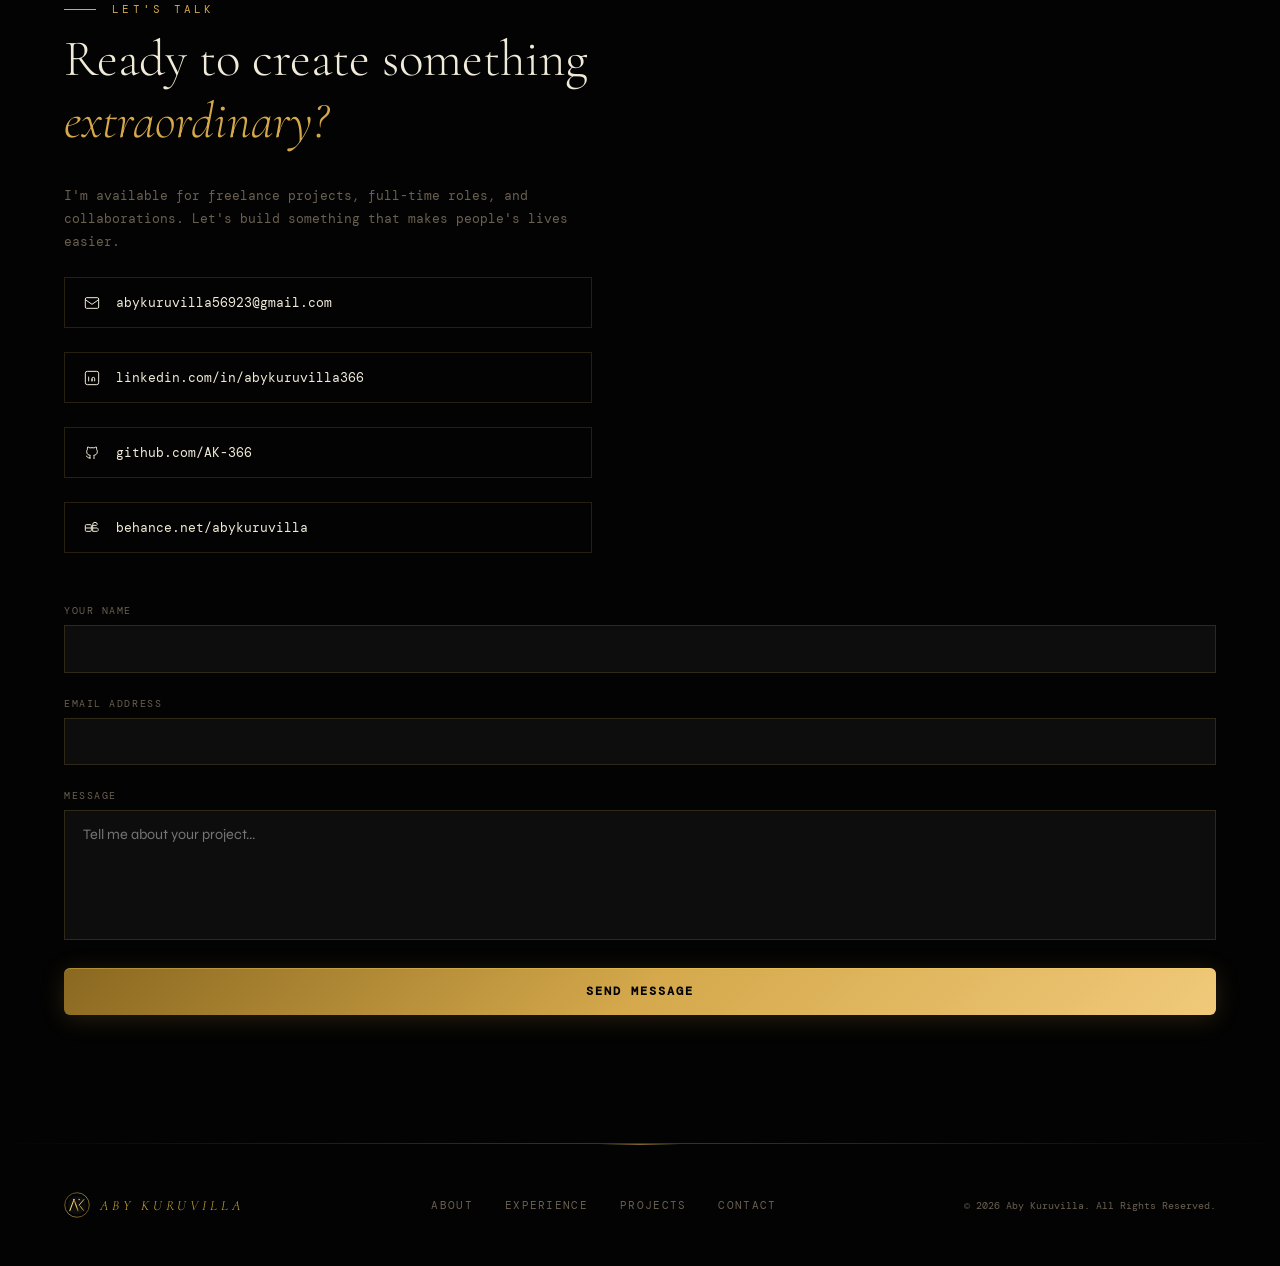
==== commit bee81a0d: "Changed resume file" ====
--- a/index.html
+++ b/index.html
@@ -440,7 +440,6 @@
           </div>
         </div>
       </div>
-
     </div>
   </section>
 
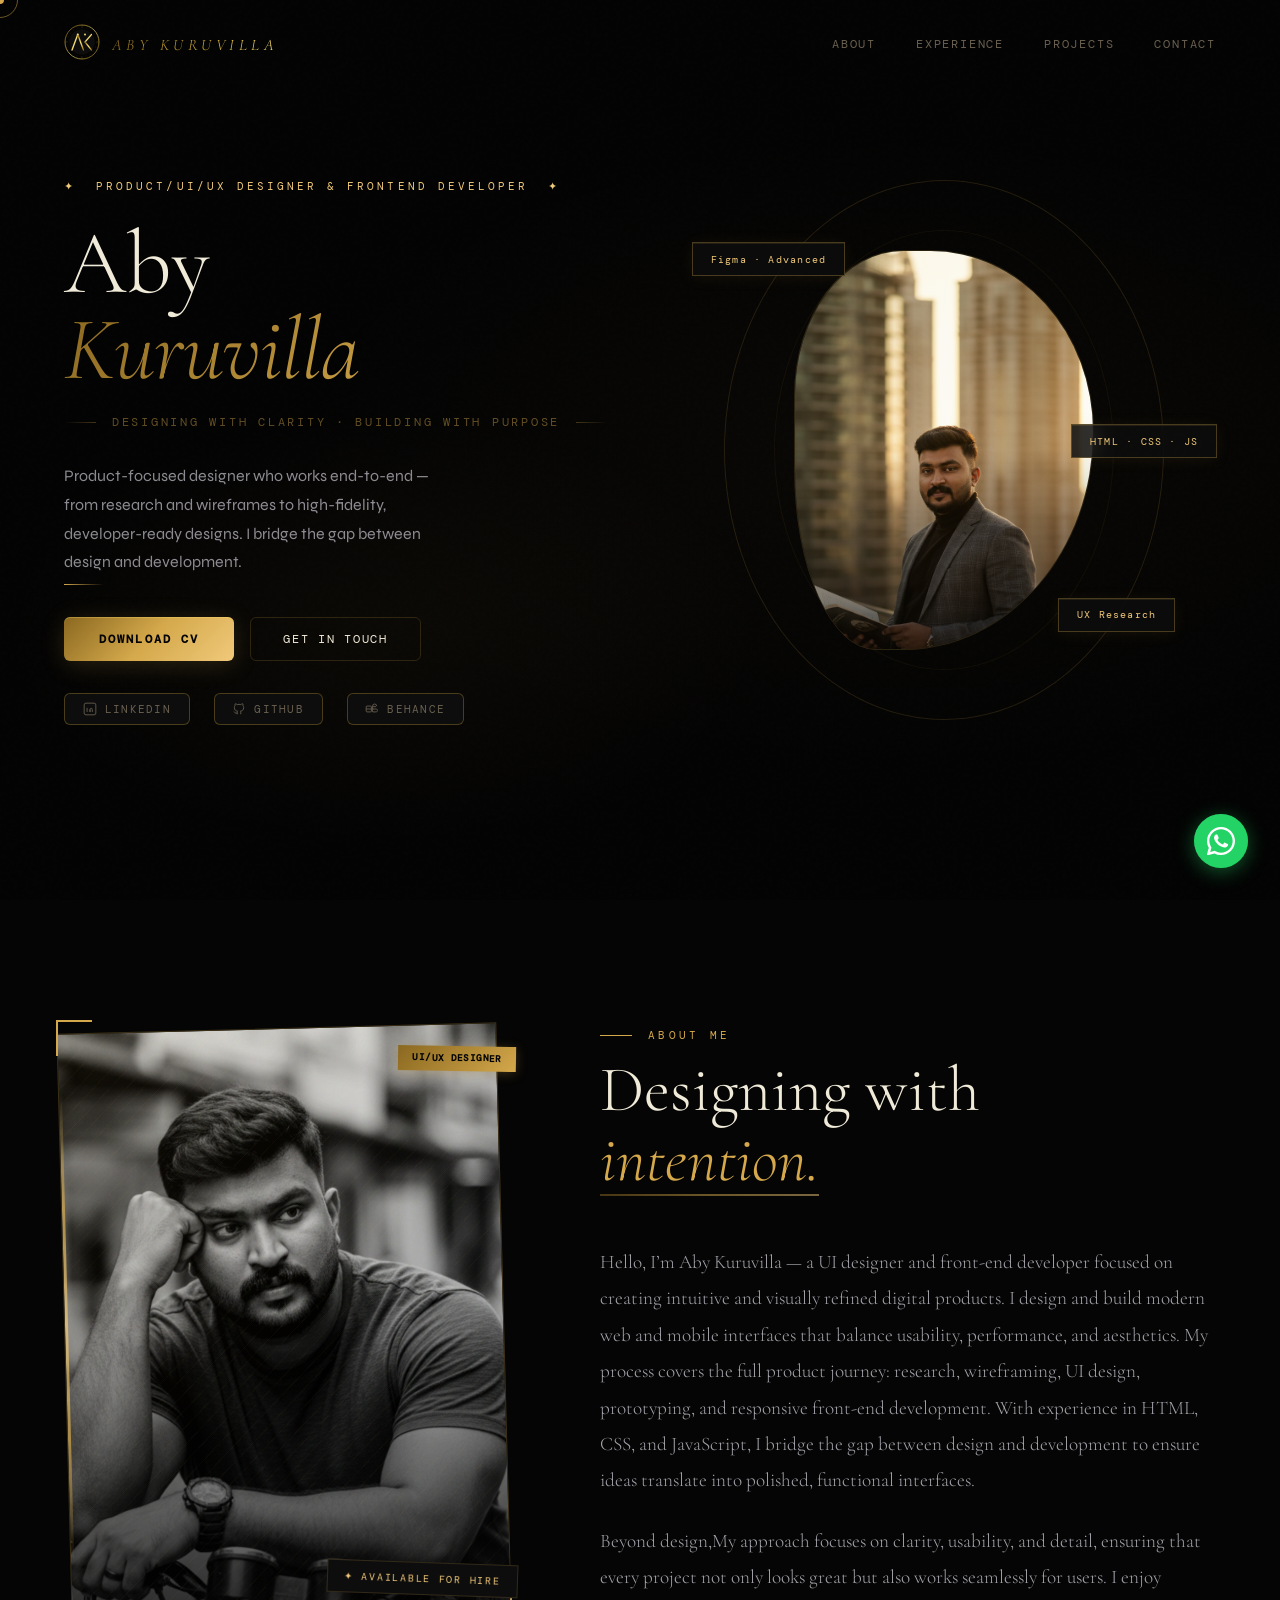
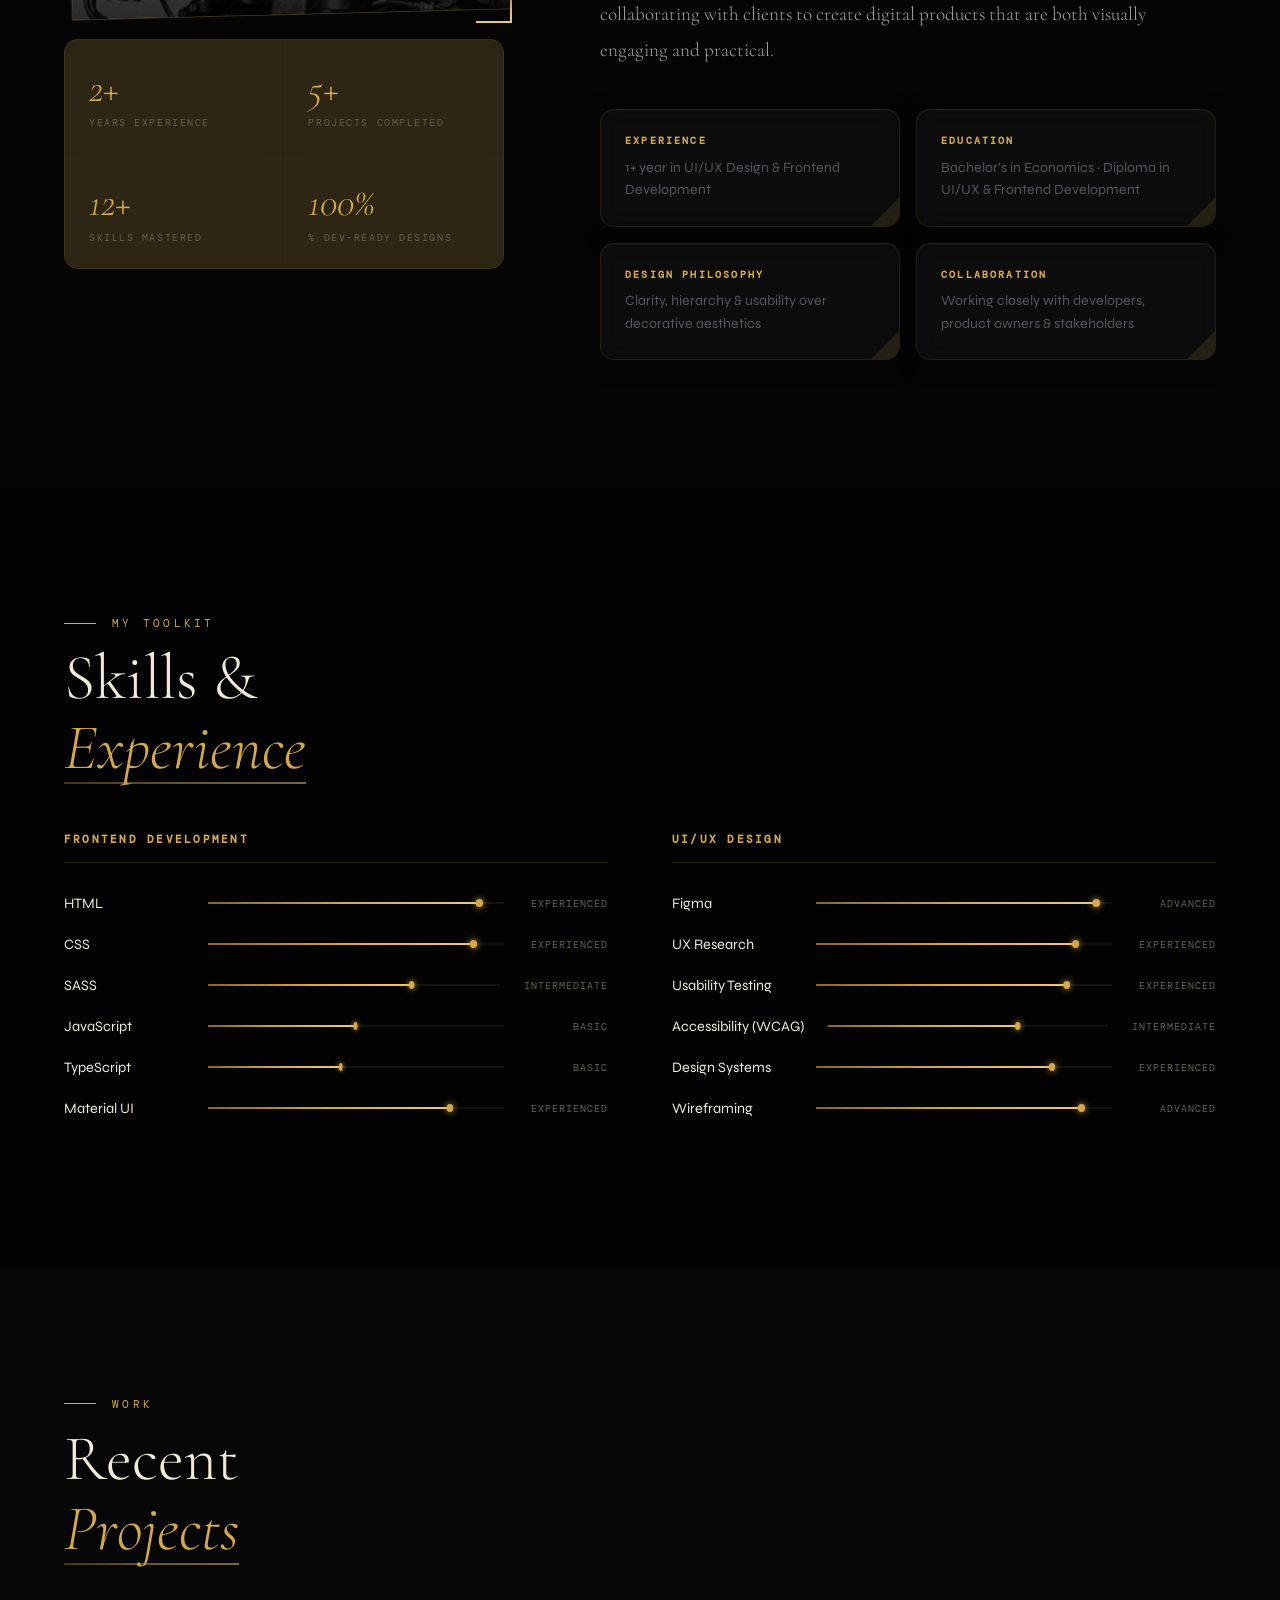
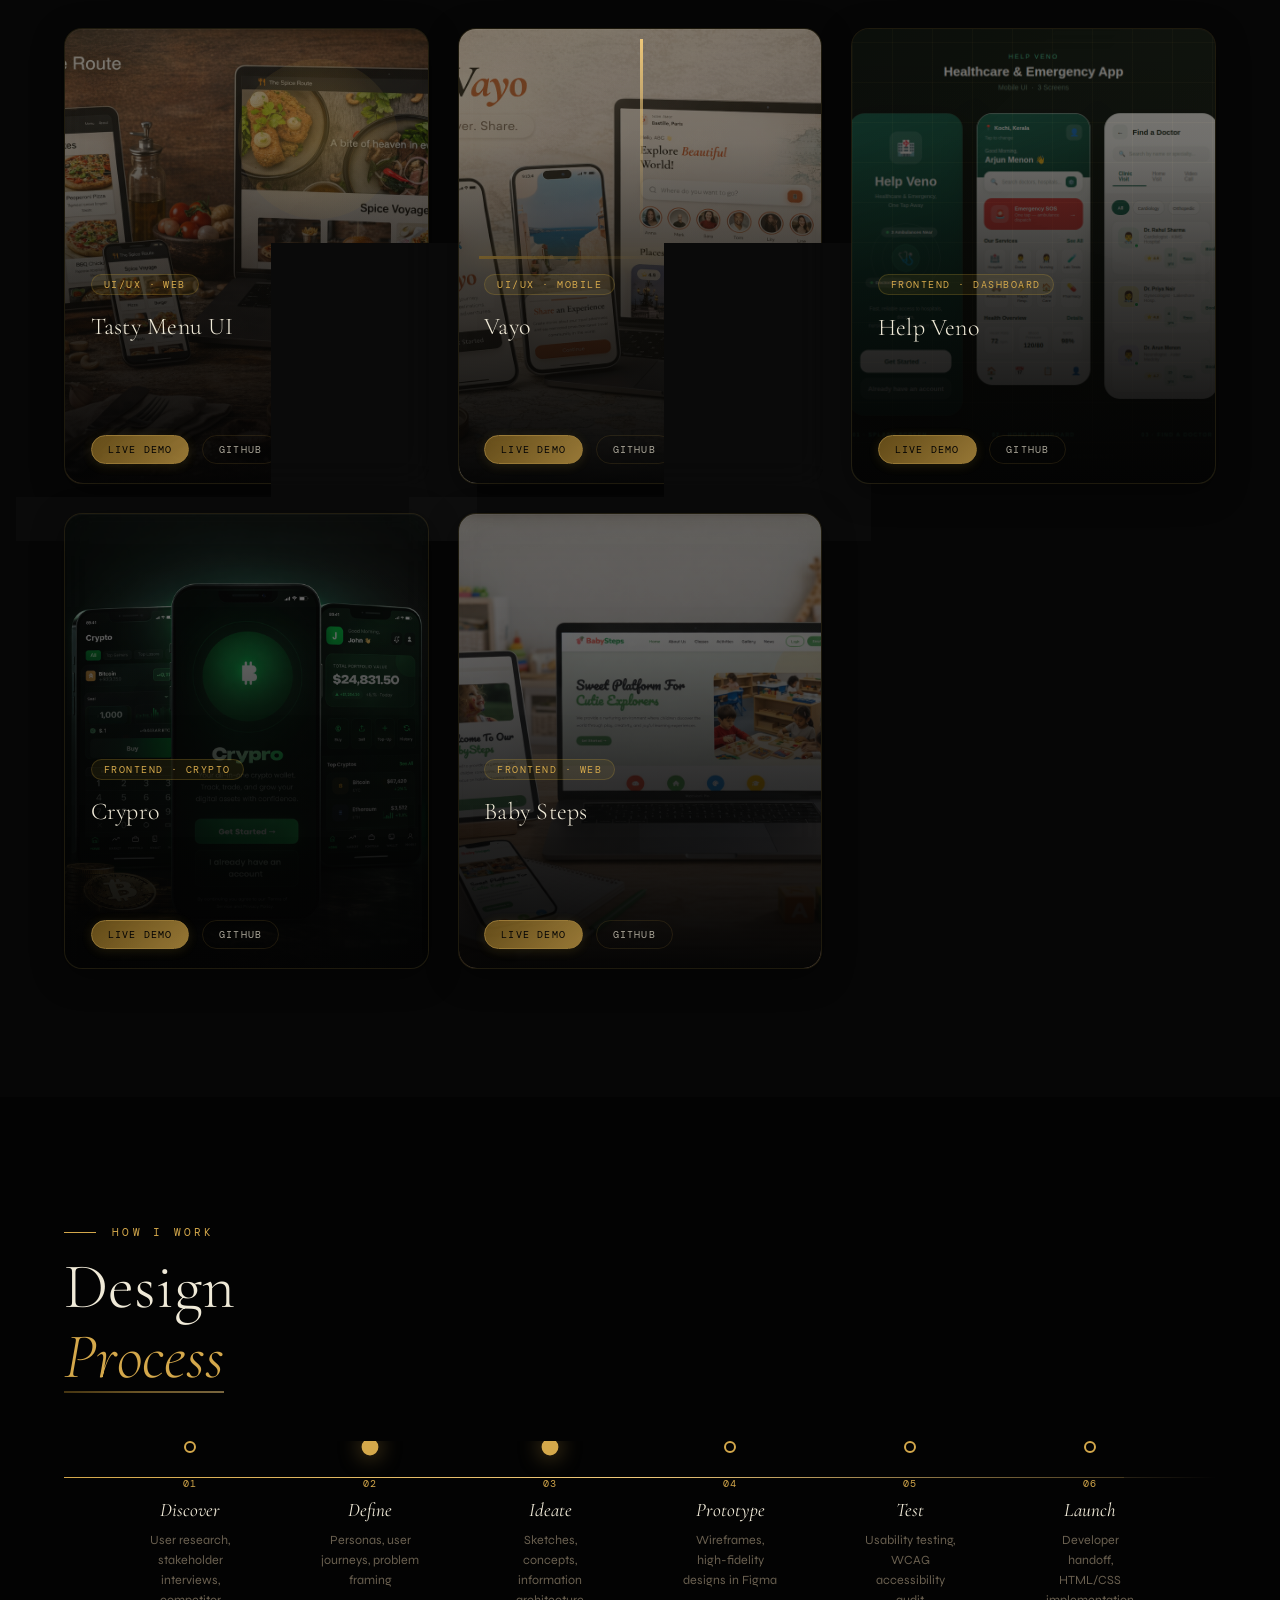
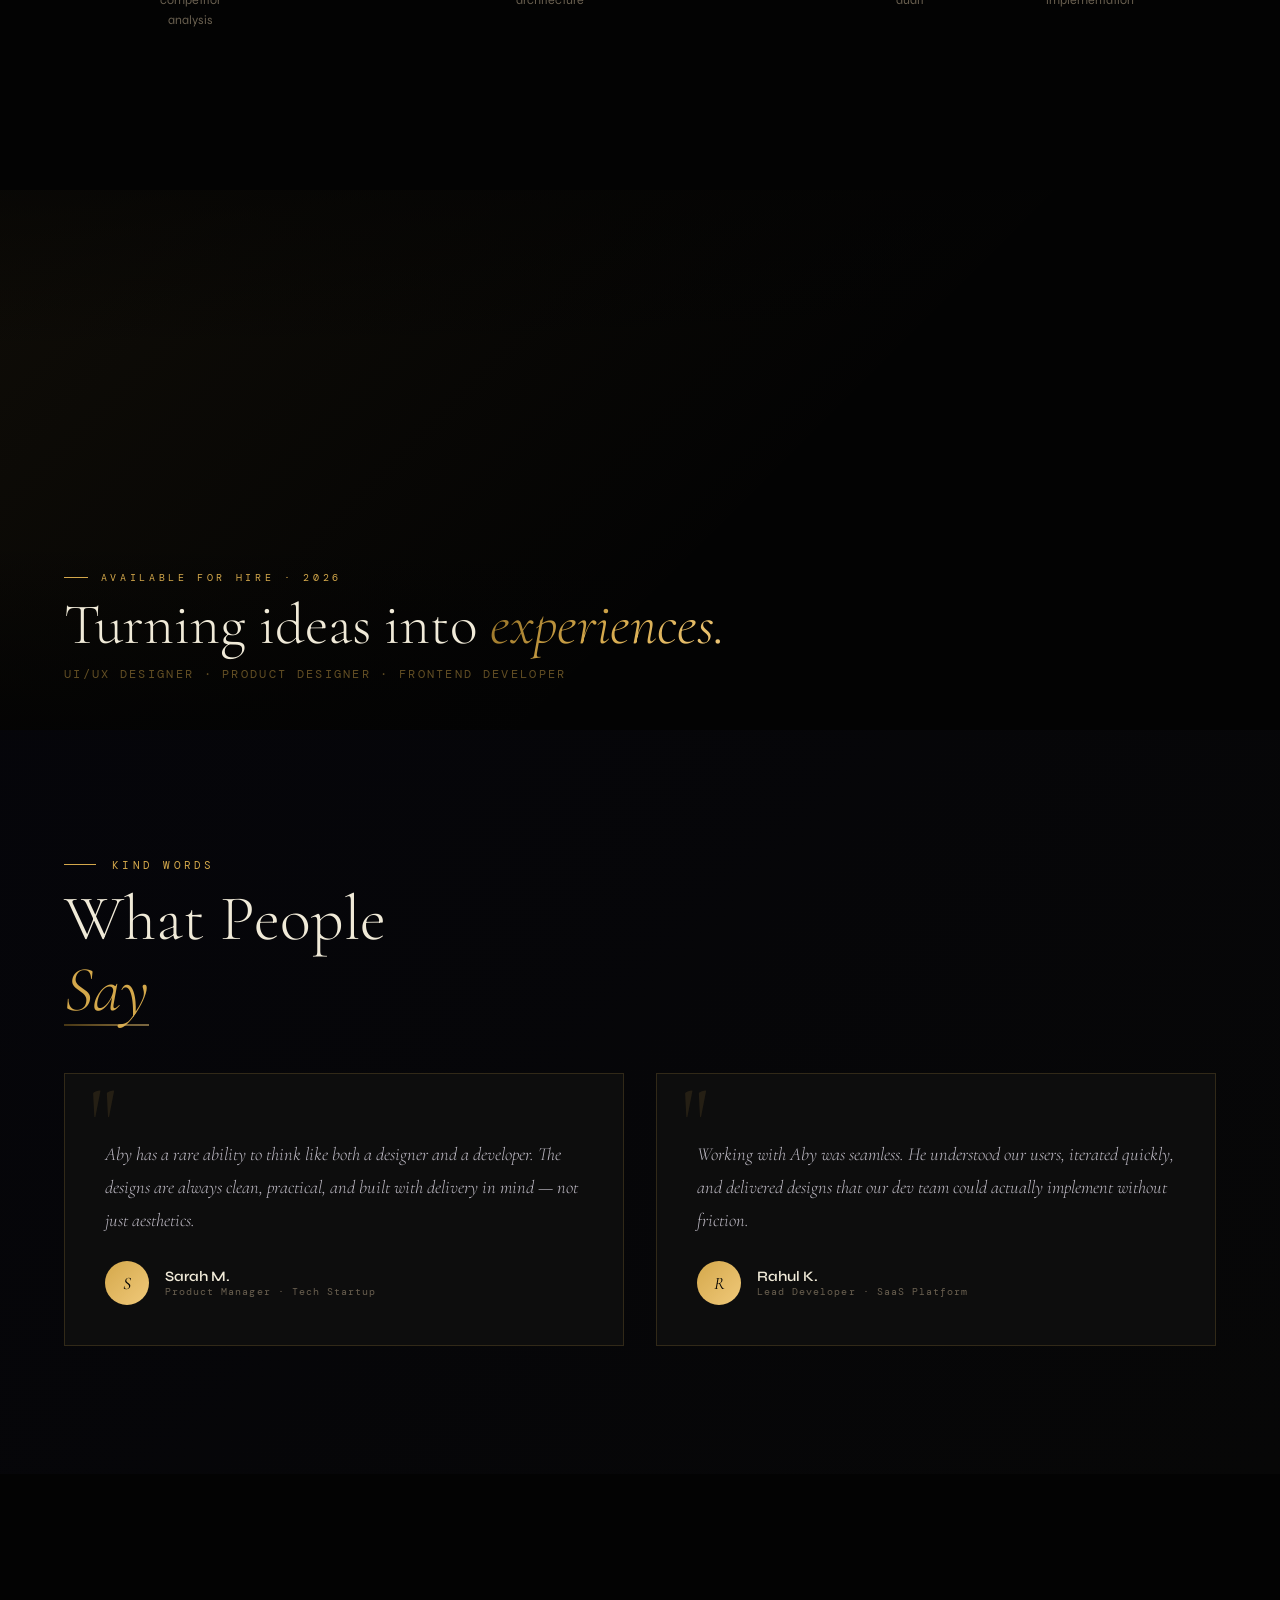
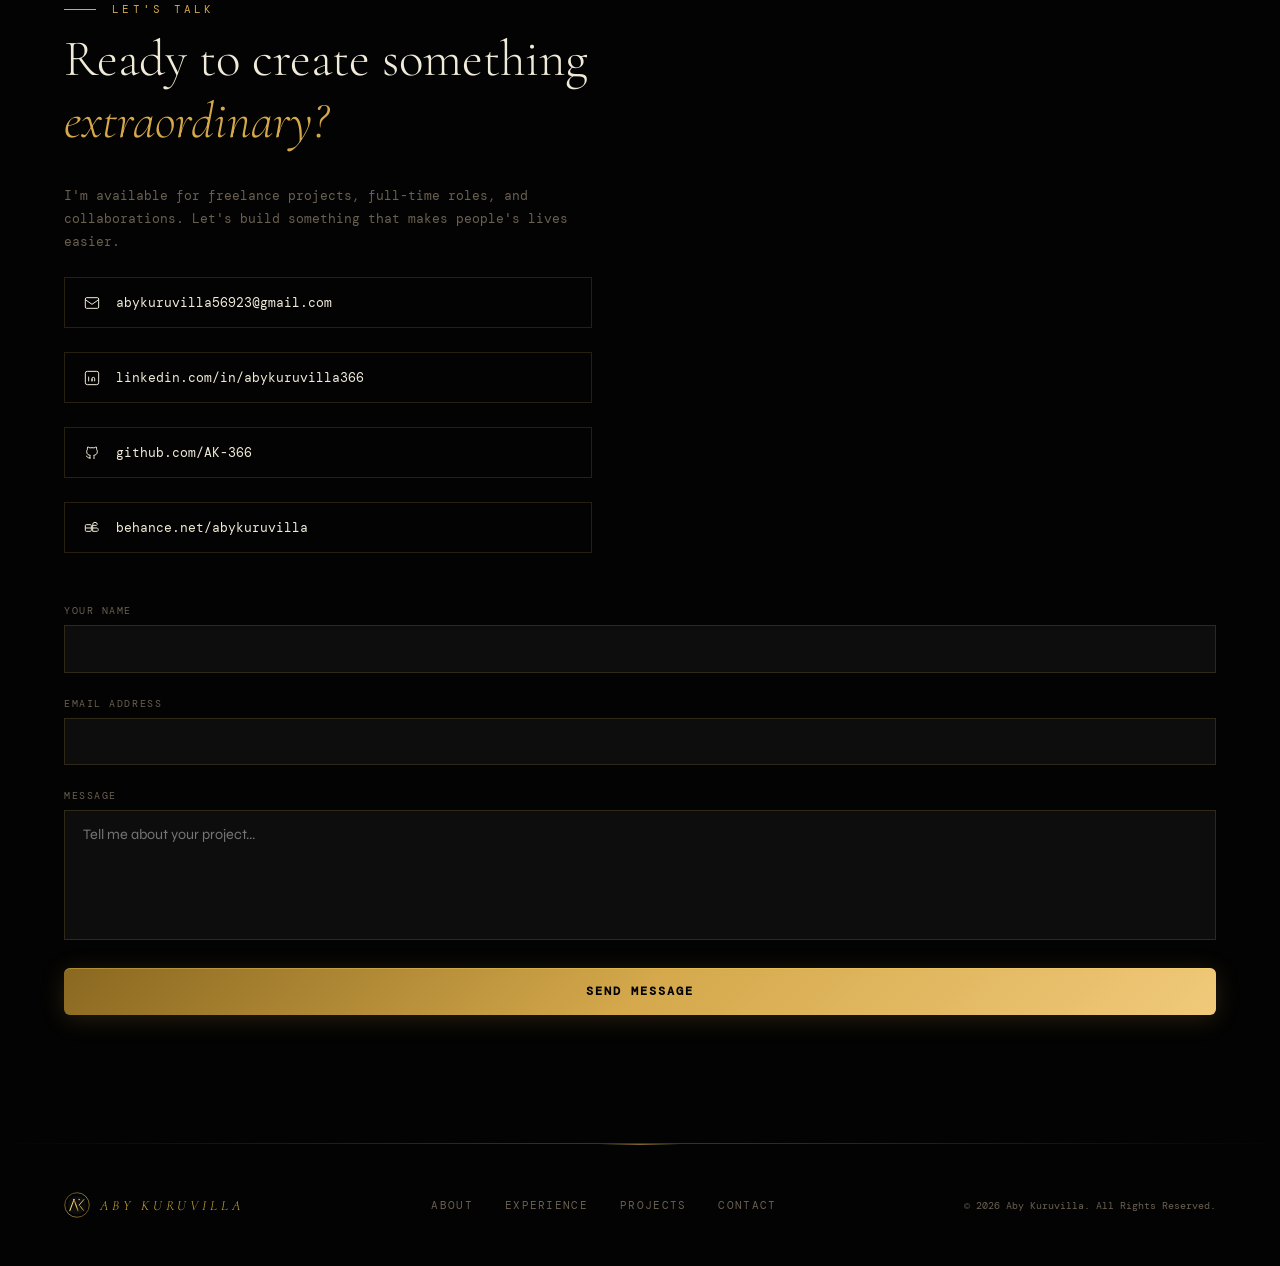
==== commit 065ecb13: "changed the project helpveno link" ====
--- a/index.html
+++ b/index.html
@@ -399,8 +399,8 @@
           <h3 class="project-title">Help Veno</h3>
           <p class="project-desc">A data-rich dashboard built in HTML/CSS/JS, bridging the gap between design vision and front-end reality.</p>
           <div class="project-links">
-            <a href="https://ak-366.github.io/Help-Veno/" target="_blank" class="filled">Live Demo</a>
-            <a href="https://ak-366.github.io/Help-Veno/" target="_blank">GitHub</a>
+            <a href=" https://ak-366.github.io/Help_Veno-Case-study-/" target="_blank" class="filled">Live Demo</a>
+            <a href=" https://ak-366.github.io/Help_Veno-Case-study-/" target="_blank">GitHub</a>
           </div>
         </div>
       </div>
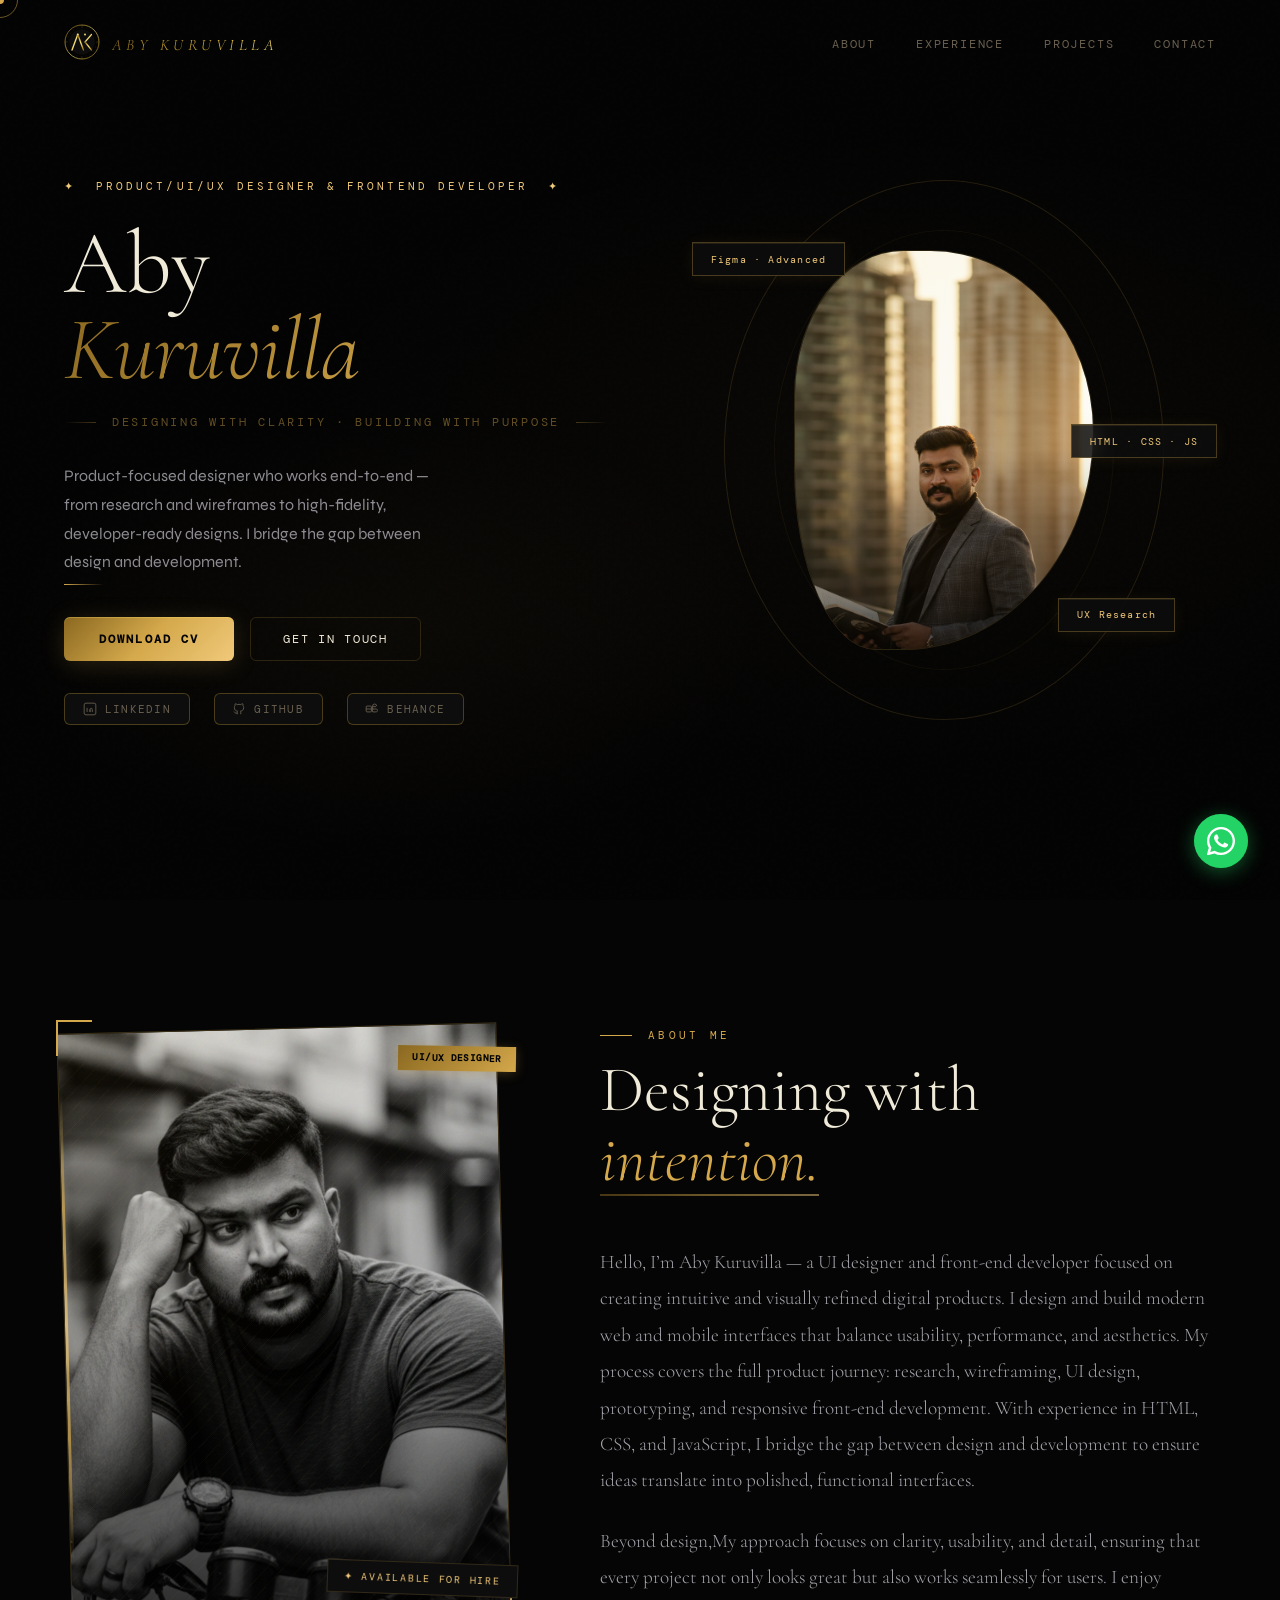
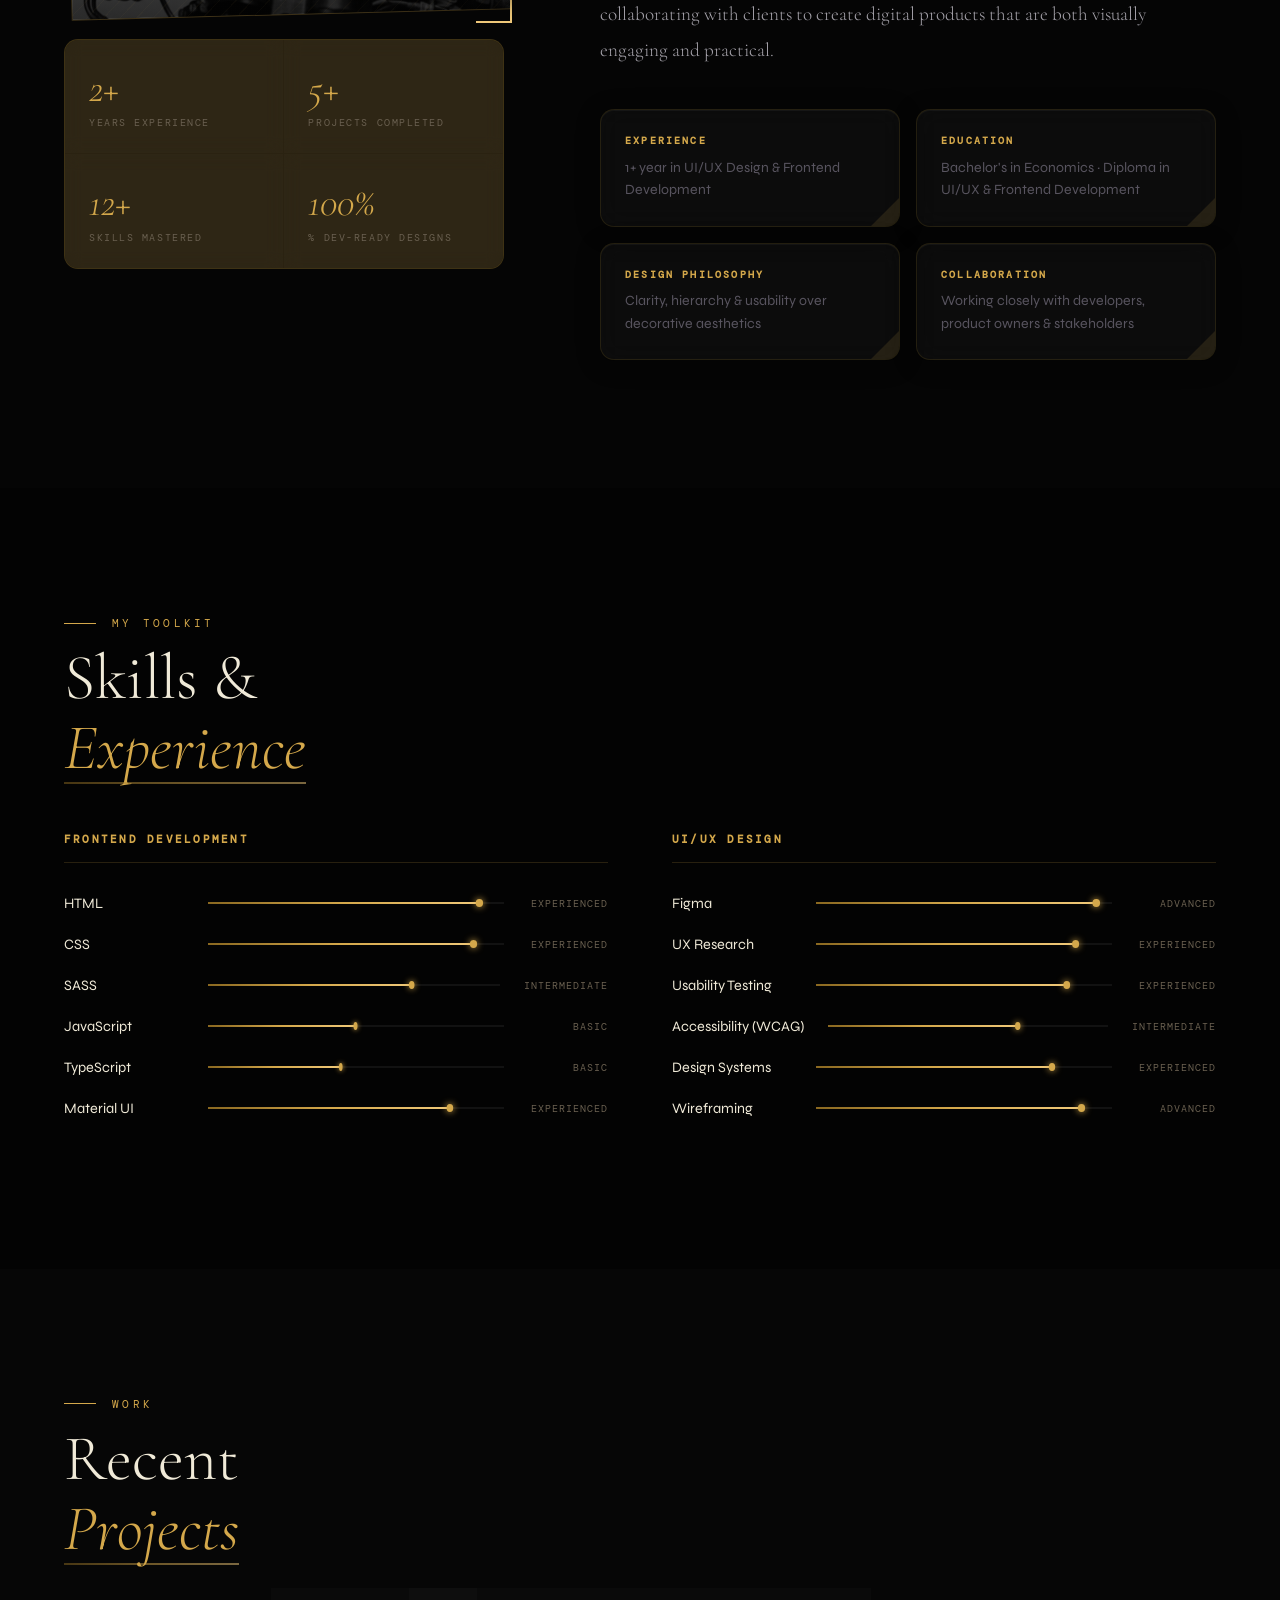
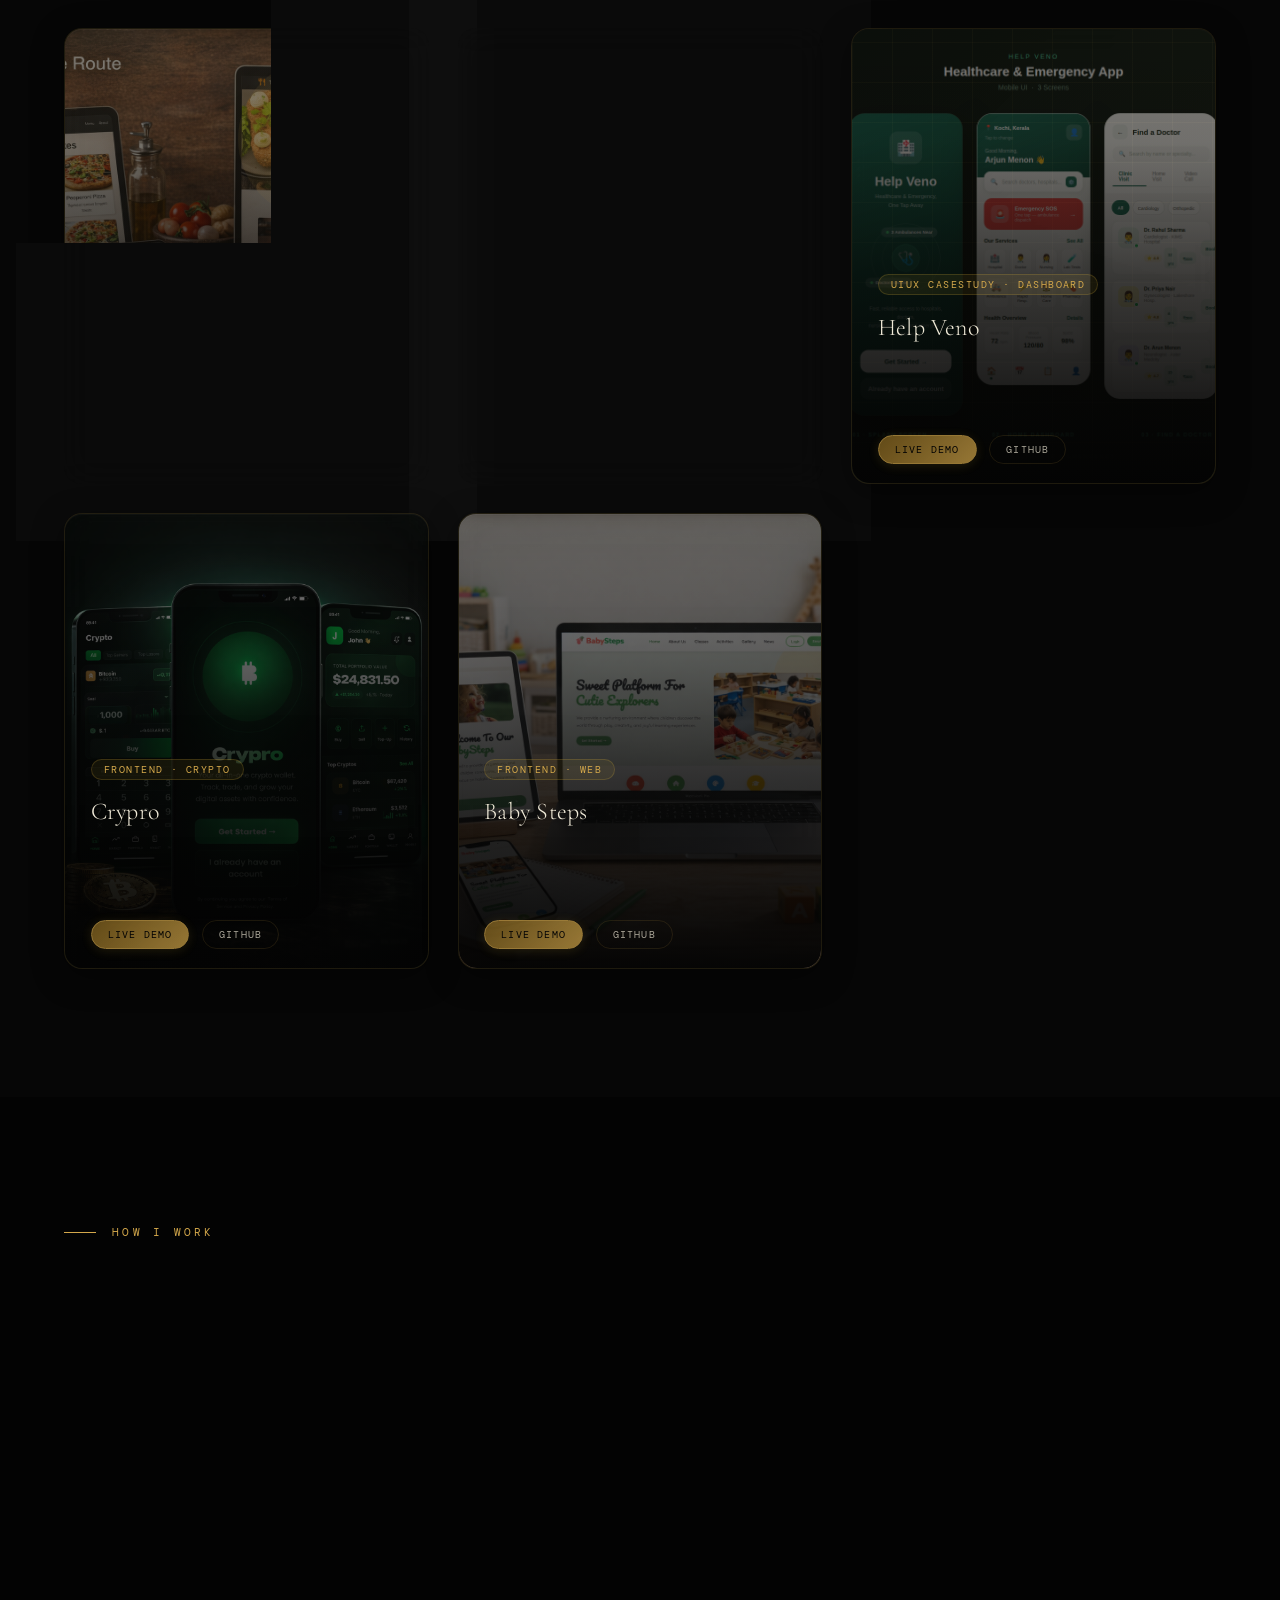
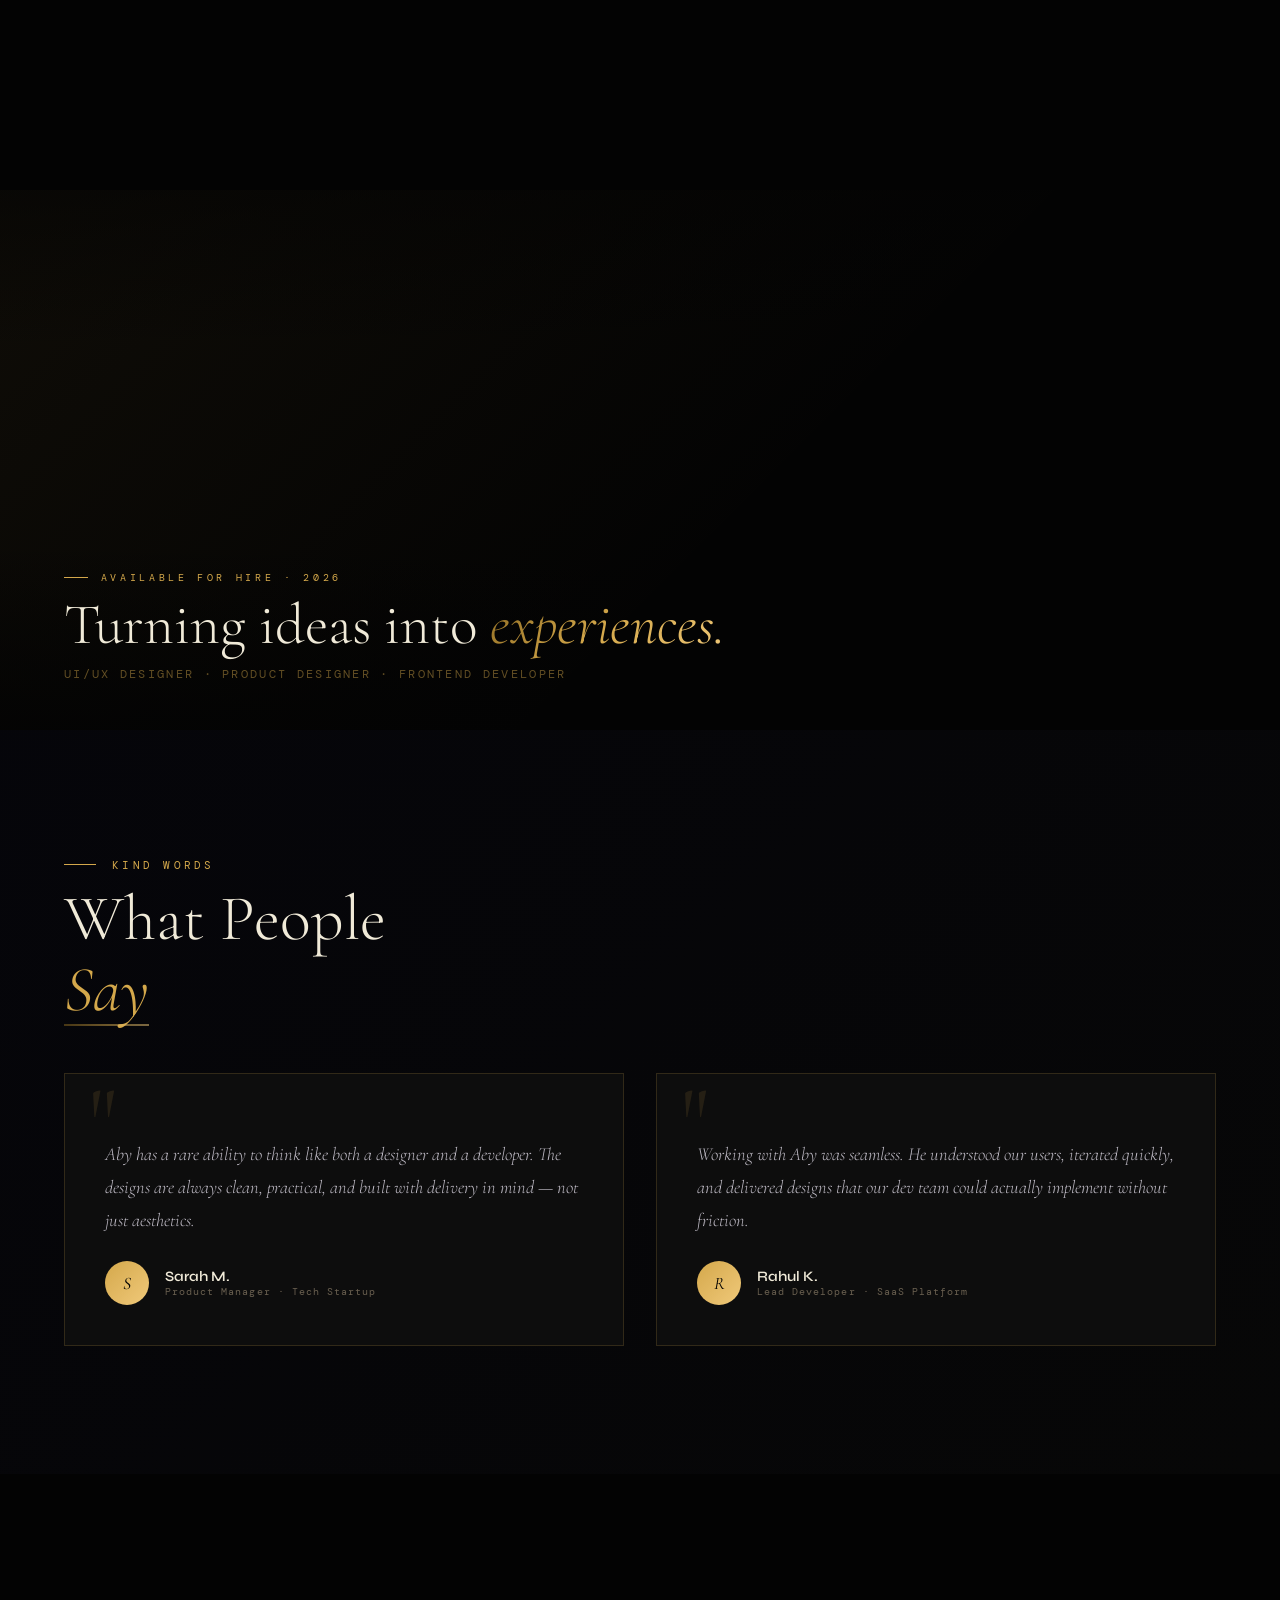
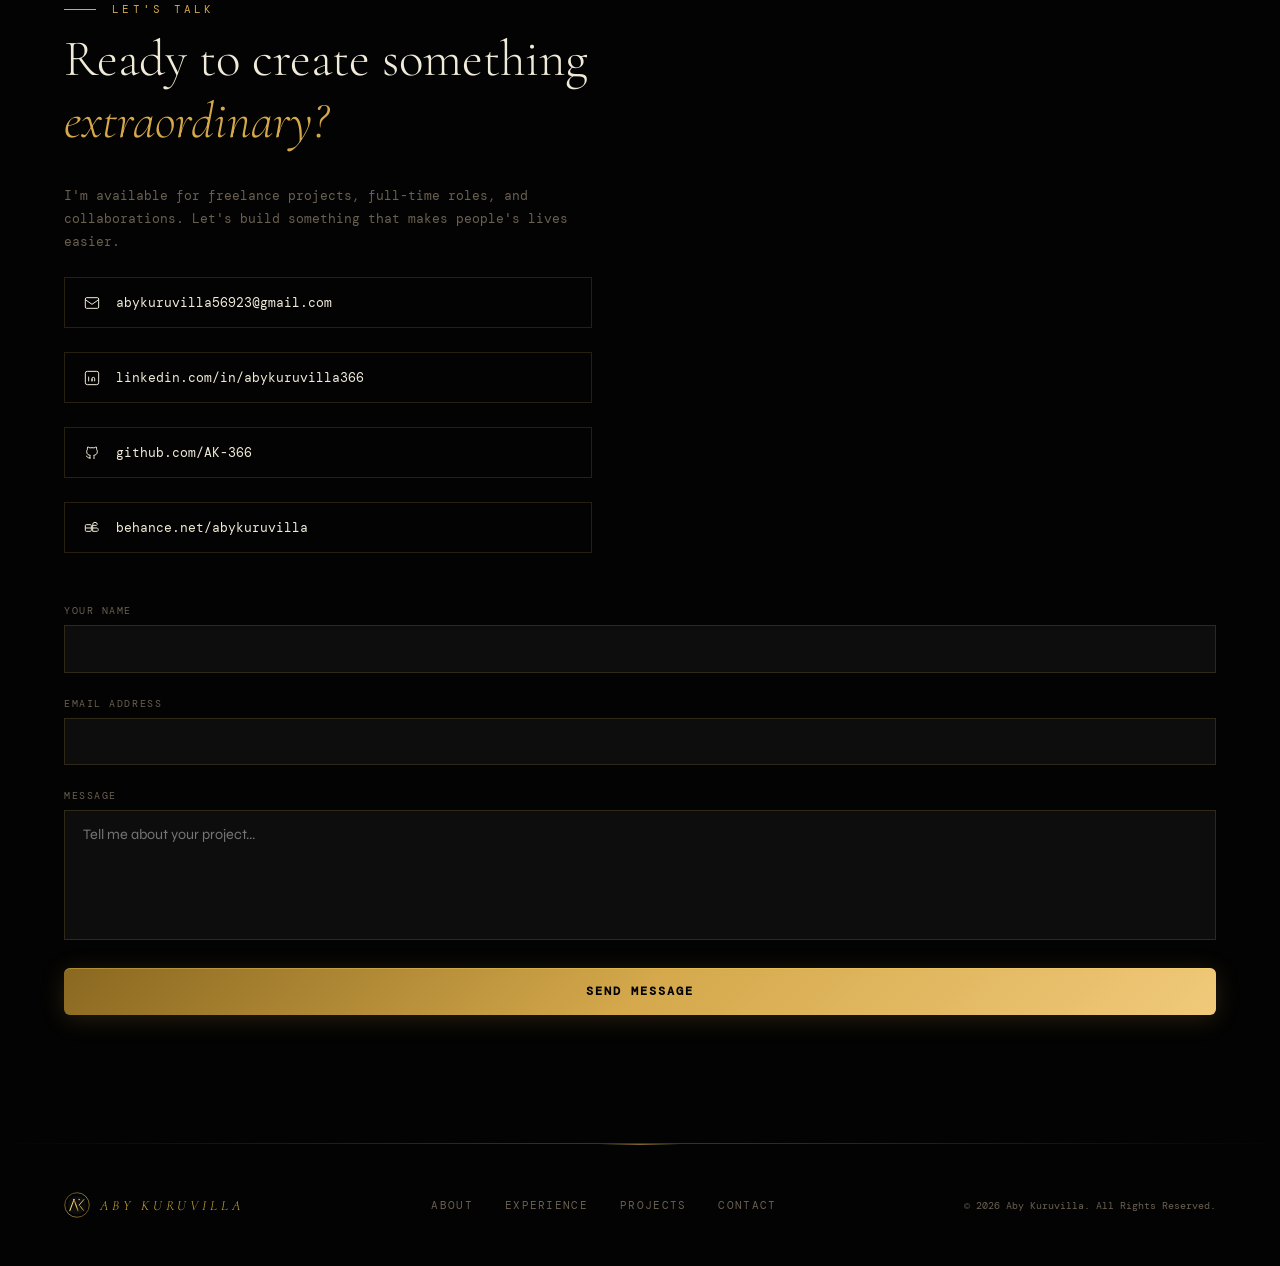
==== commit fd9f96ee: "changed the project description name" ====
--- a/index.html
+++ b/index.html
@@ -395,7 +395,7 @@
         </div>
         <div class="project-overlay"></div>
         <div class="project-content">
-          <div class="project-tag">Frontend · Dashboard</div>
+          <div class="project-tag">UIUX Casestudy · Dashboard</div>
           <h3 class="project-title">Help Veno</h3>
           <p class="project-desc">A data-rich dashboard built in HTML/CSS/JS, bridging the gap between design vision and front-end reality.</p>
           <div class="project-links">
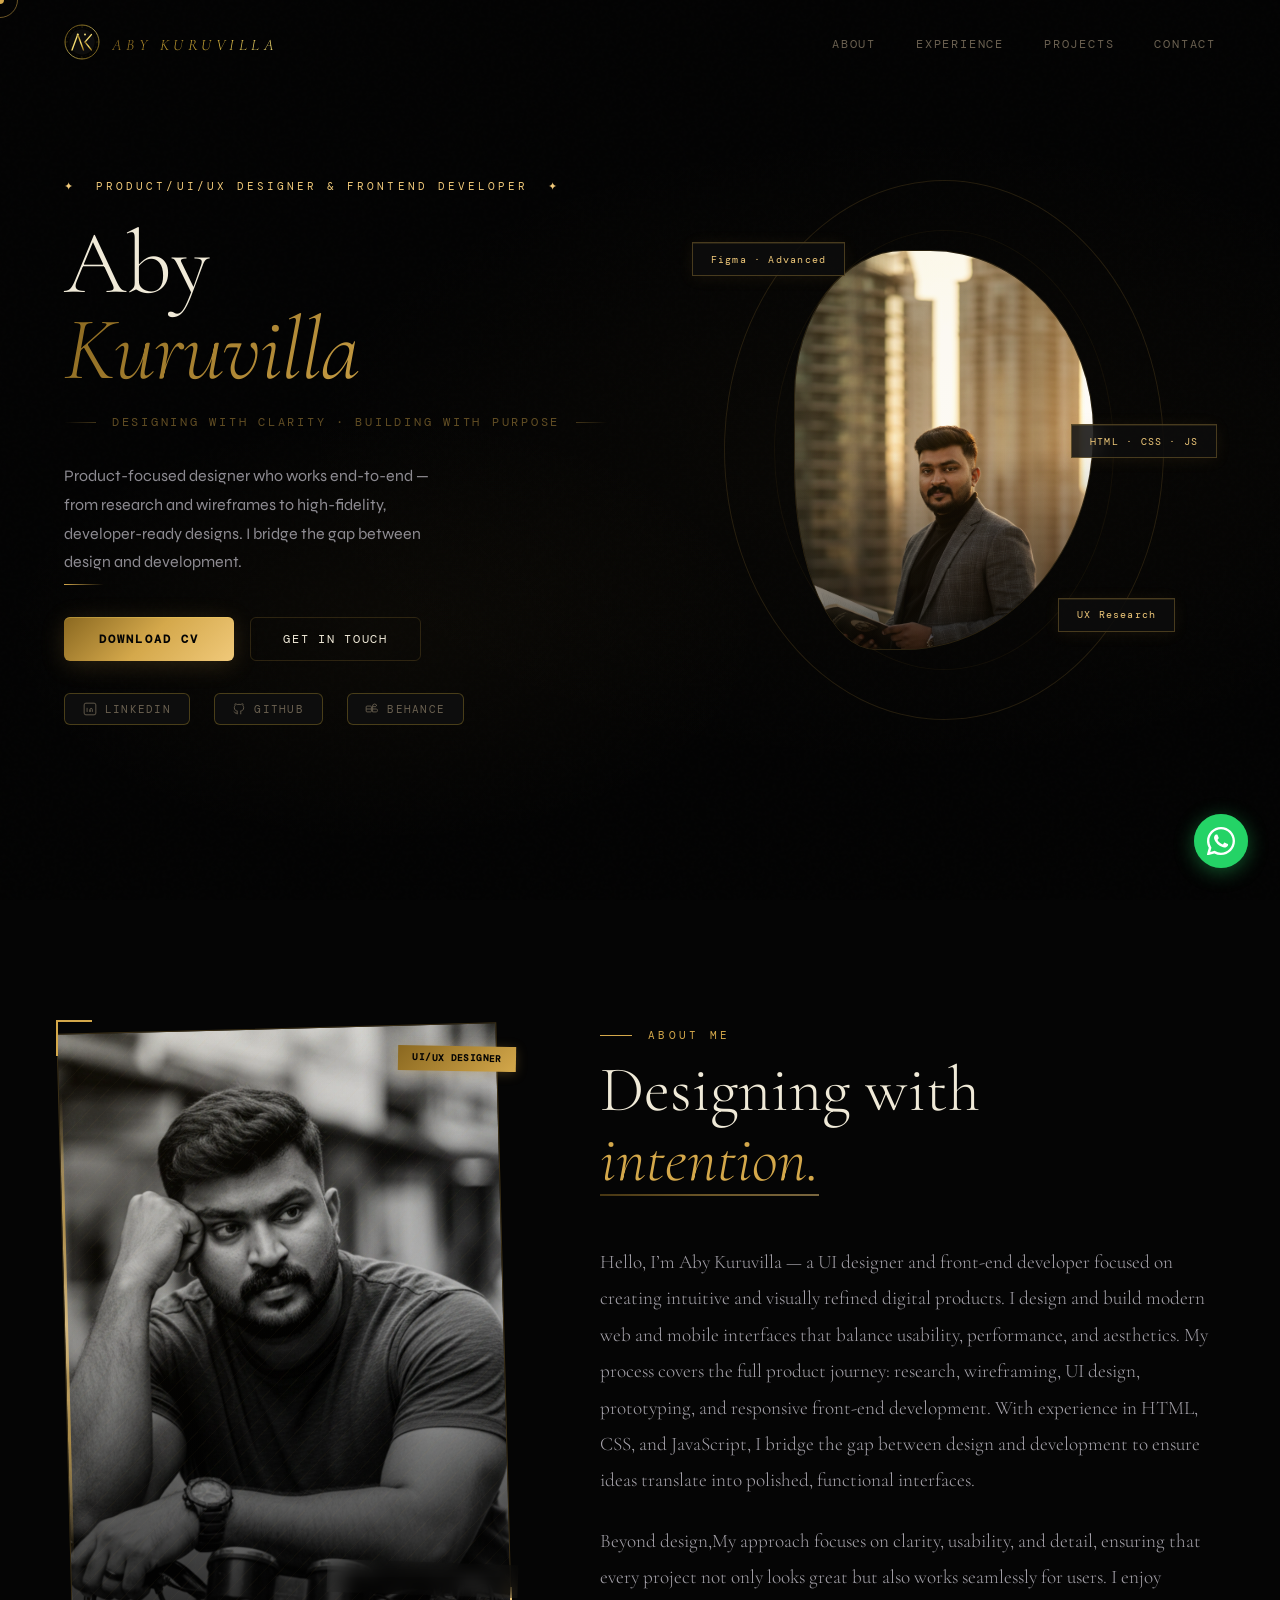
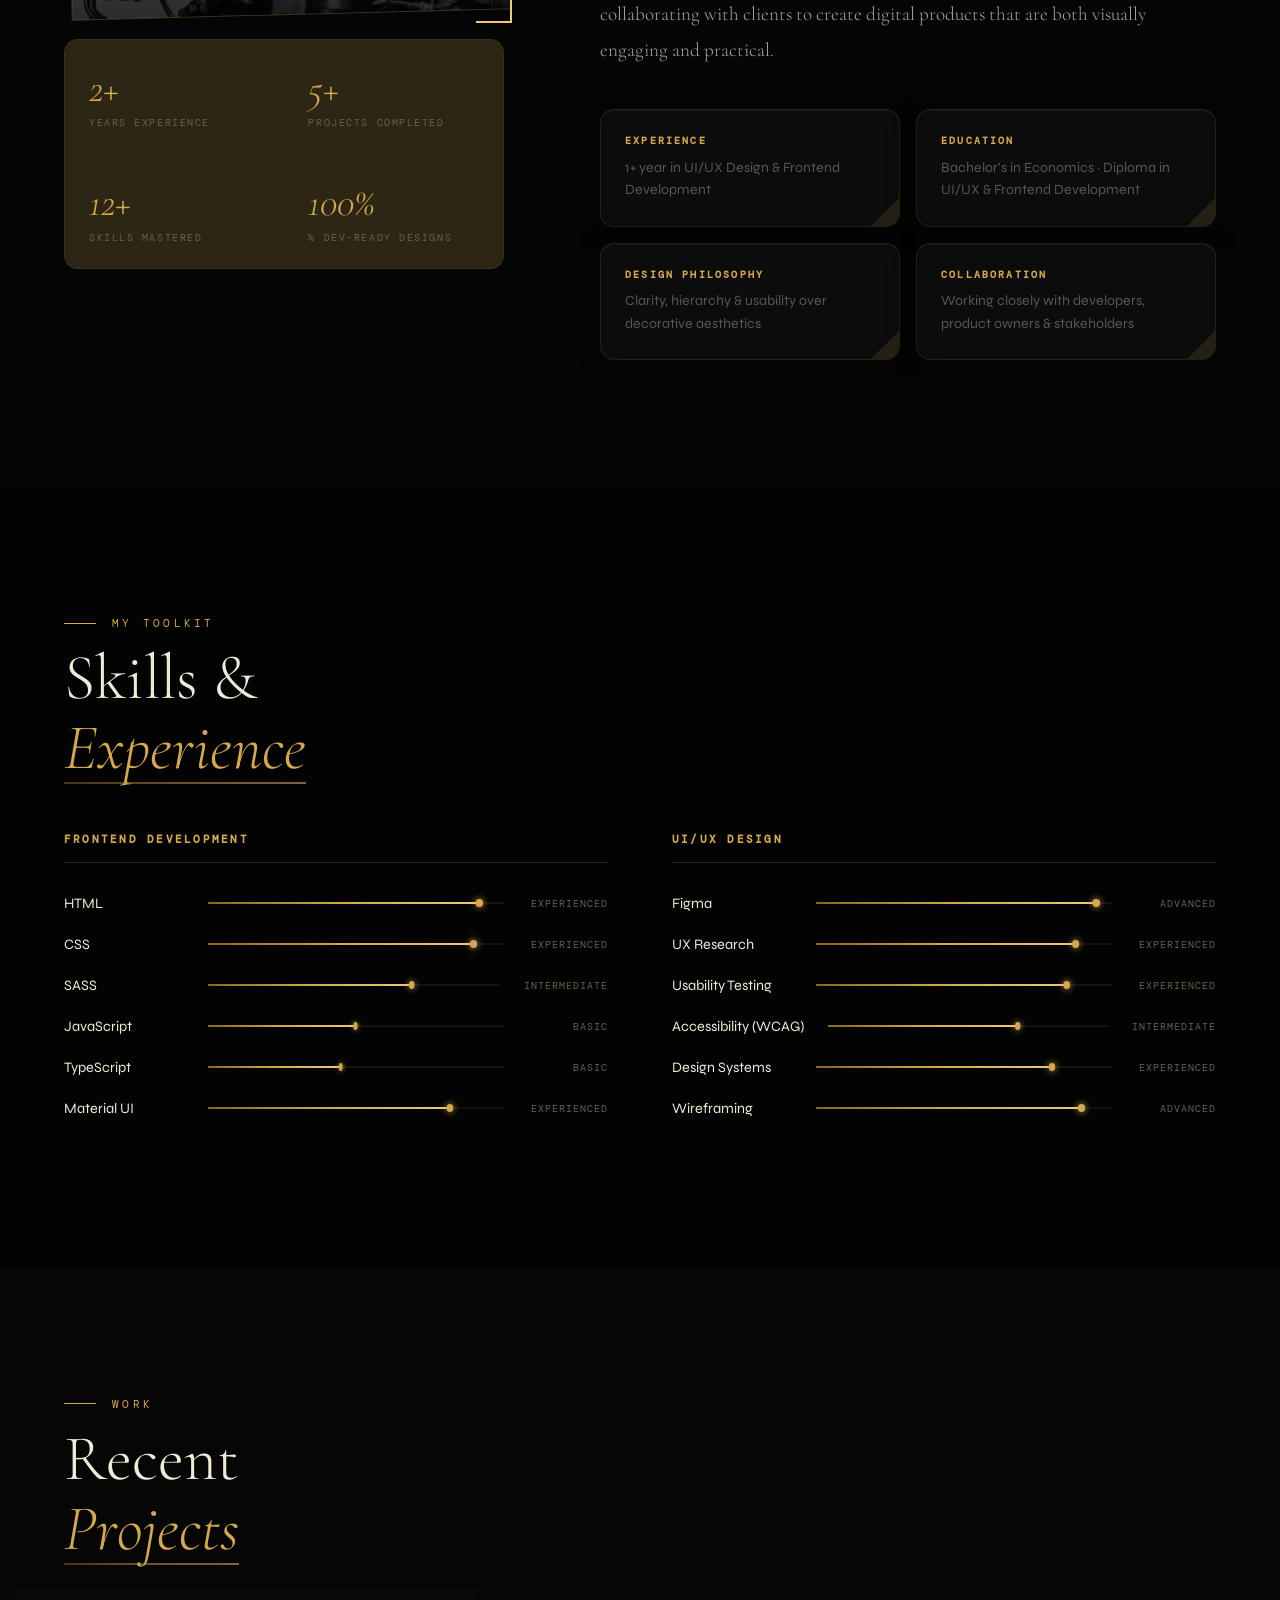
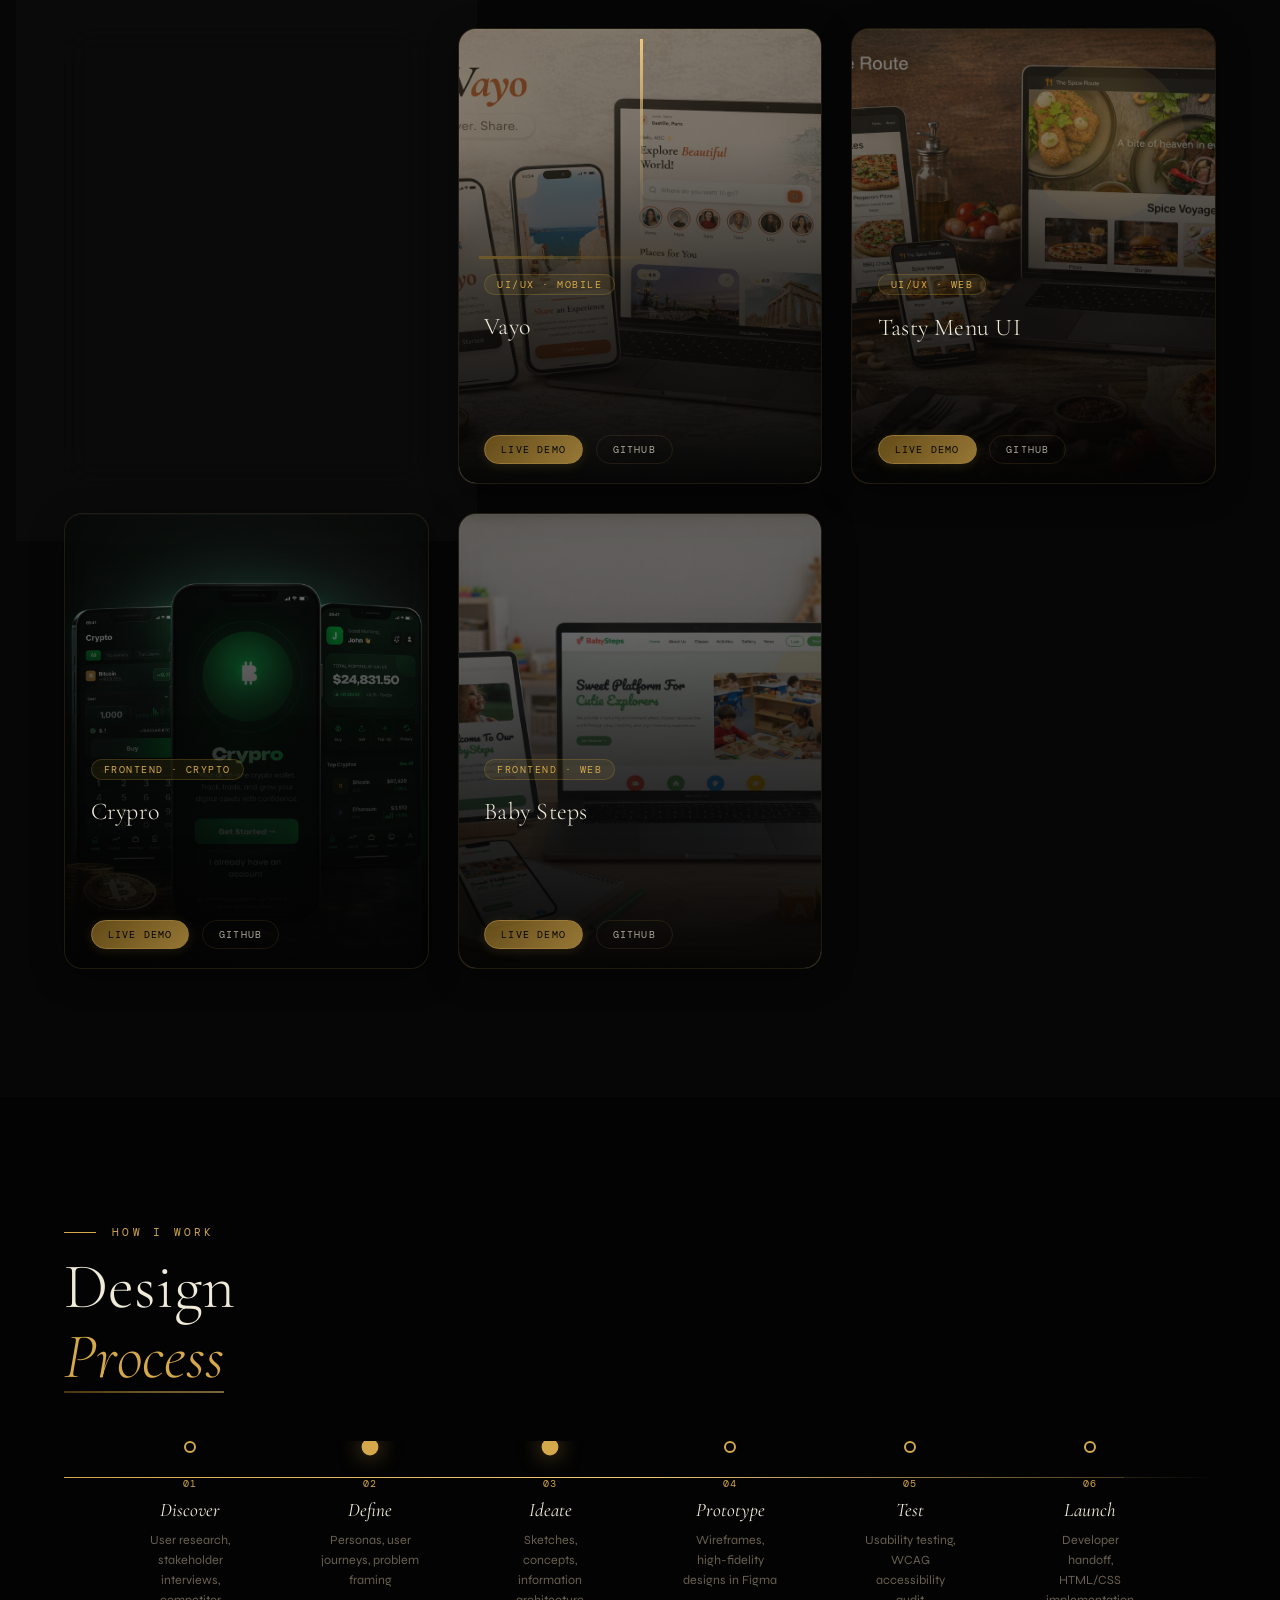
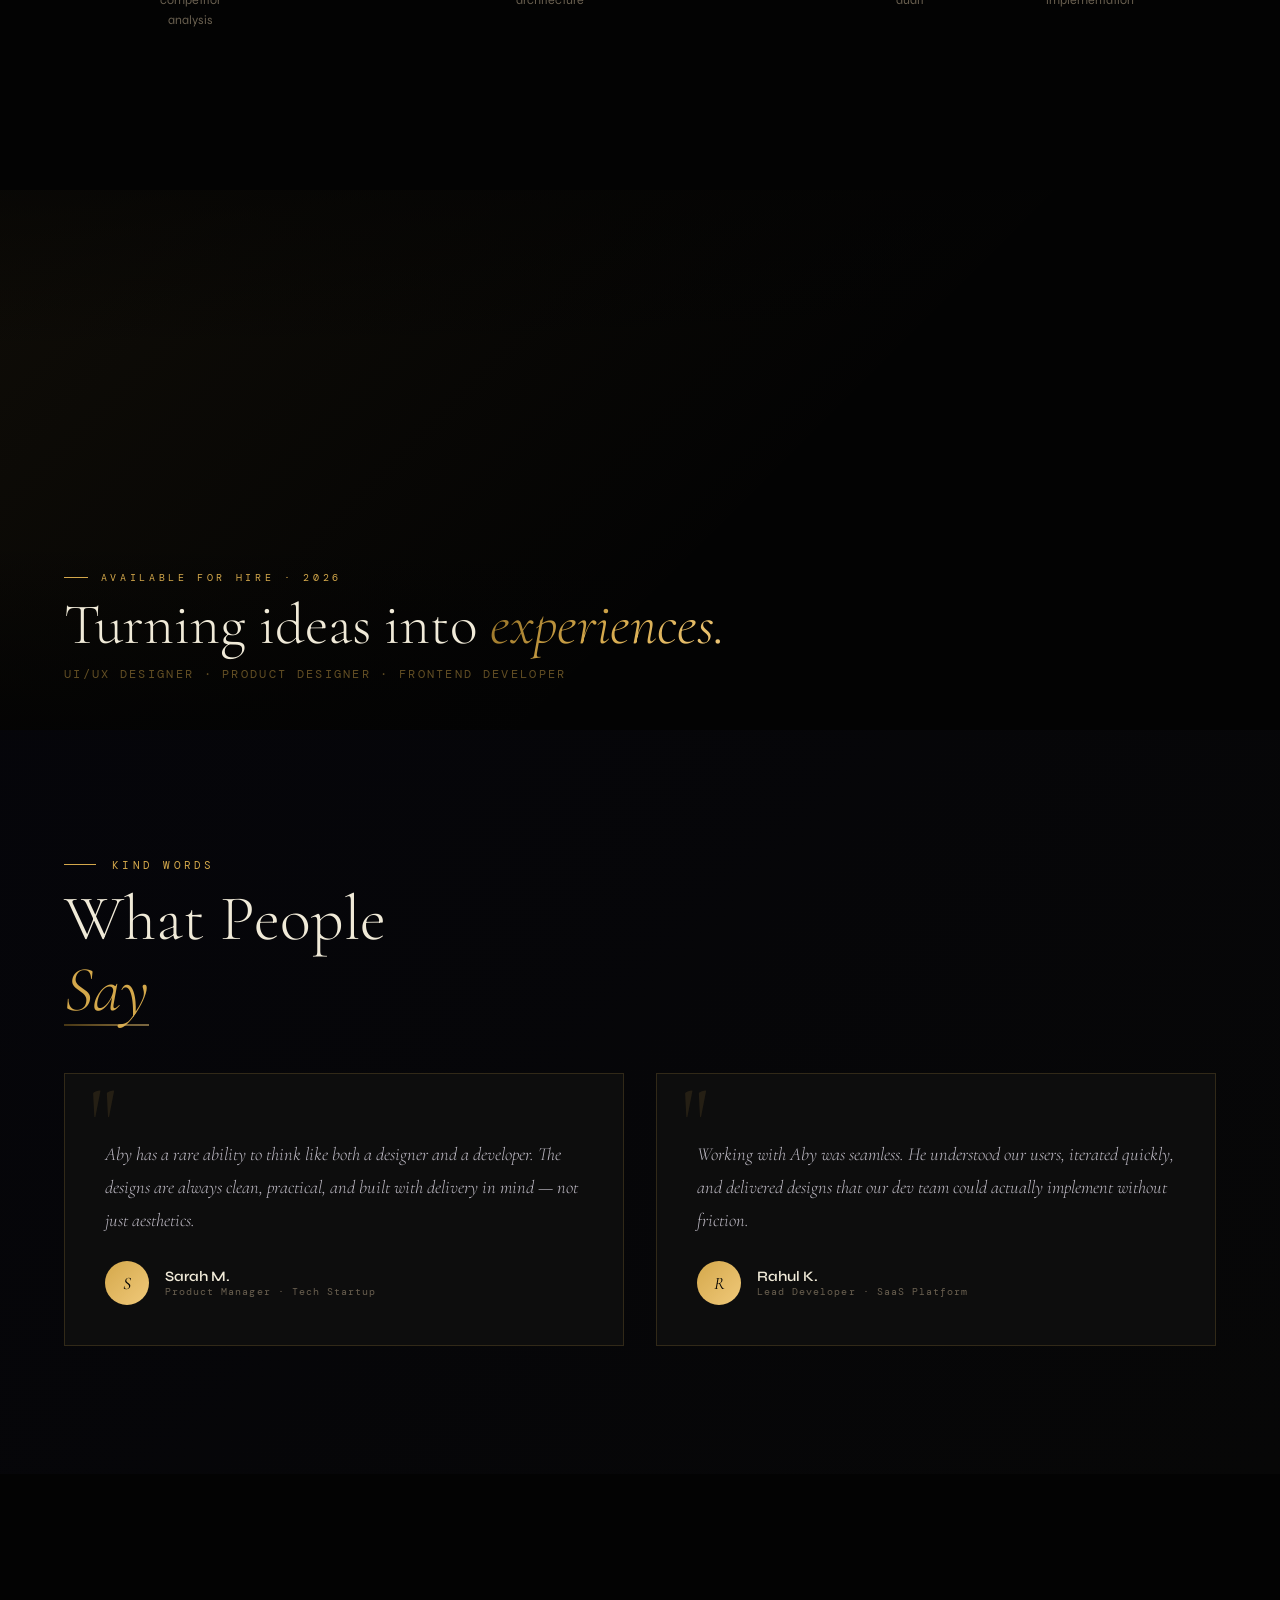
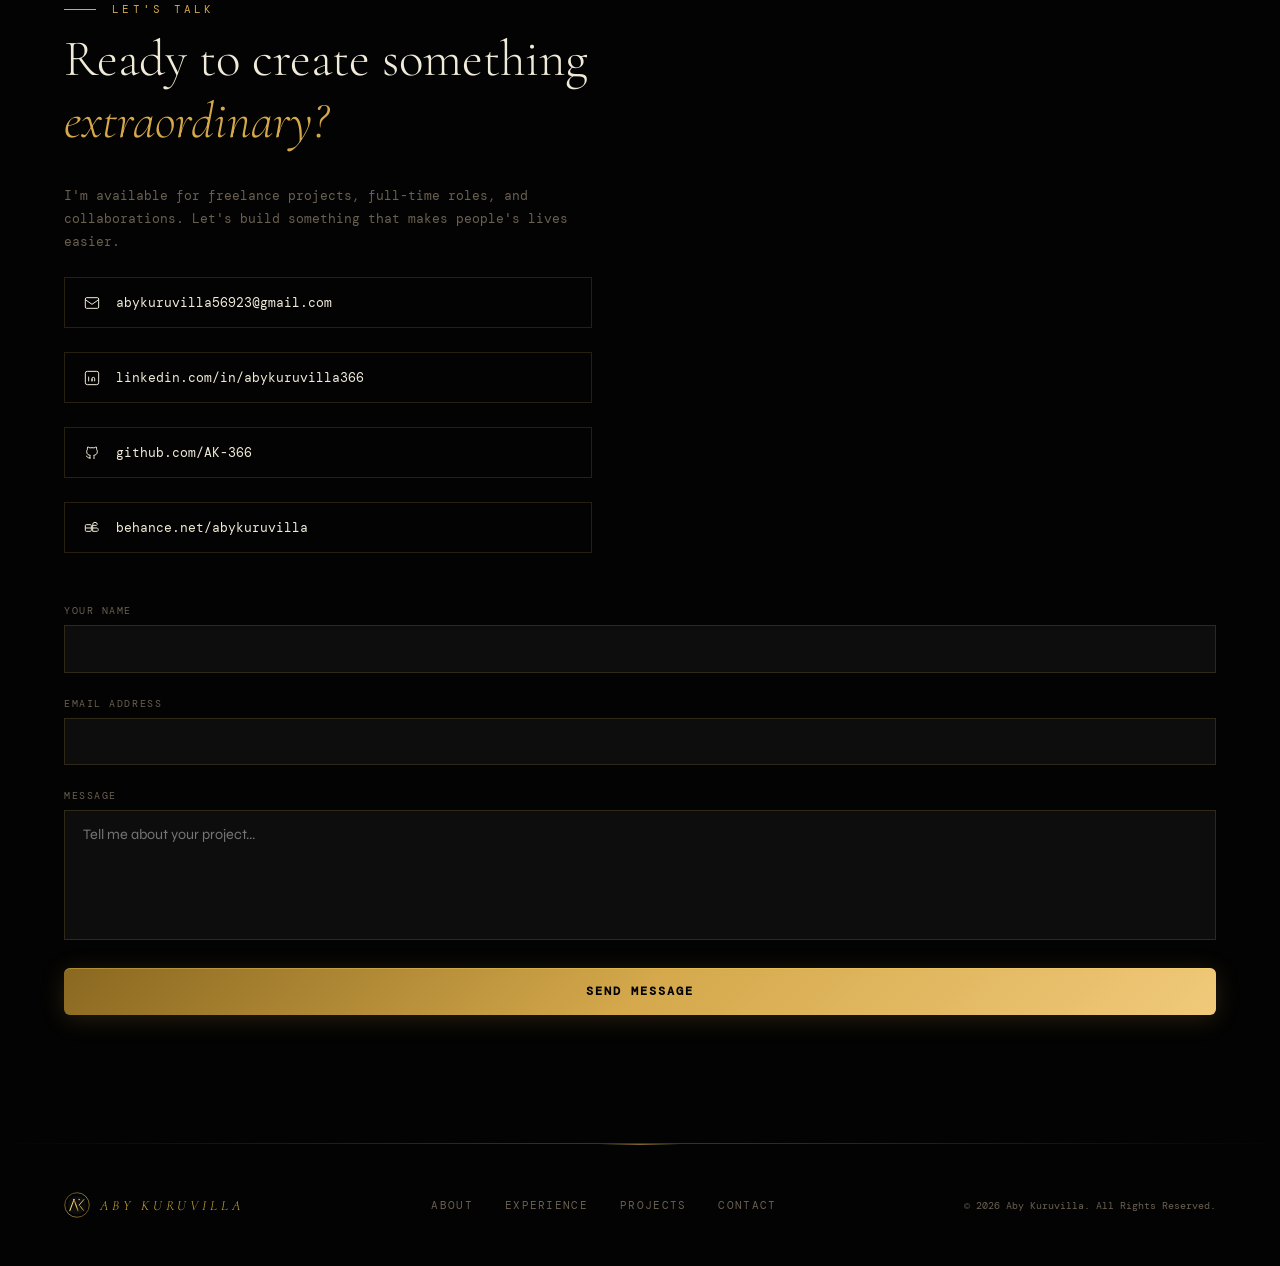
==== commit 898db101: "changed the order of the project" ====
--- a/index.html
+++ b/index.html
@@ -350,23 +350,24 @@
     <h2 class="section-title reveal reveal-delay-1">Recent<br><em>Projects</em></h2>
     <div class="projects-grid">
 
-      <!-- Card 1 — Tasty Menu UI -->
-      <div class="project-card reveal reveal-delay-2">
-        <div class="project-visual project-visual-1">
-          <img src="./Assets/project-tasty.png" alt="Tasty Menu UI" class="project-img"/>
+       <!-- Card 3 — Help Veno -->
+       <div class="project-card reveal reveal-delay-4">
+        <div class="project-visual project-visual-3">
+          <img src="./Assets/project-helpveno.png" alt="Help Veno" class="project-img"/>
           <div class="pv-shape"></div>
         </div>
         <div class="project-overlay"></div>
         <div class="project-content">
-          <div class="project-tag">UI/UX · Web</div>
-          <h3 class="project-title">Tasty Menu UI</h3>
-          <p class="project-desc">A web interface designed with clarity and usability at its core — from research through to developer handoff.</p>
+          <div class="project-tag">UIUX Casestudy · Dashboard</div>
+          <h3 class="project-title">Help Veno</h3>
+          <p class="project-desc">A data-rich dashboard built in HTML/CSS/JS, bridging the gap between design vision and front-end reality.</p>
           <div class="project-links">
-            <a href="https://ak-366.github.io/tasty-menu-ui/" target="_blank" class="filled">Live Demo</a>
-            <a href="https://ak-366.github.io/tasty-menu-ui/" target="_blank">GitHub</a>
-          </div>
-        </div>
-      </div>
+            <a href=" https://ak-366.github.io/Help_Veno-Case-study-/" target="_blank" class="filled">Live Demo</a>
+            <a href=" https://ak-366.github.io/Help_Veno-Case-study-/" target="_blank">GitHub</a>
+          </div>
+        </div>
+      </div>
+
 
       <!-- Card 2 — Vayo -->
       <div class="project-card reveal reveal-delay-3">
@@ -387,24 +388,24 @@
         </div>
       </div>
 
-      <!-- Card 3 — Help Veno -->
-      <div class="project-card reveal reveal-delay-4">
-        <div class="project-visual project-visual-3">
-          <img src="./Assets/project-helpveno.png" alt="Help Veno" class="project-img"/>
-          <div class="pv-shape"></div>
-        </div>
-        <div class="project-overlay"></div>
-        <div class="project-content">
-          <div class="project-tag">UIUX Casestudy · Dashboard</div>
-          <h3 class="project-title">Help Veno</h3>
-          <p class="project-desc">A data-rich dashboard built in HTML/CSS/JS, bridging the gap between design vision and front-end reality.</p>
-          <div class="project-links">
-            <a href=" https://ak-366.github.io/Help_Veno-Case-study-/" target="_blank" class="filled">Live Demo</a>
-            <a href=" https://ak-366.github.io/Help_Veno-Case-study-/" target="_blank">GitHub</a>
-          </div>
-        </div>
-      </div>
-
+     <!-- Card 1 — Tasty Menu UI -->
+     <div class="project-card reveal reveal-delay-2">
+      <div class="project-visual project-visual-1">
+        <img src="./Assets/project-tasty.png" alt="Tasty Menu UI" class="project-img"/>
+        <div class="pv-shape"></div>
+      </div>
+      <div class="project-overlay"></div>
+      <div class="project-content">
+        <div class="project-tag">UI/UX · Web</div>
+        <h3 class="project-title">Tasty Menu UI</h3>
+        <p class="project-desc">A web interface designed with clarity and usability at its core — from research through to developer handoff.</p>
+        <div class="project-links">
+          <a href="https://ak-366.github.io/tasty-menu-ui/" target="_blank" class="filled">Live Demo</a>
+          <a href="https://ak-366.github.io/tasty-menu-ui/" target="_blank">GitHub</a>
+        </div>
+      </div>
+    </div>
+    
       <!-- Card 4 — Crypro -->
       <div class="project-card reveal reveal-delay-5">
         <div class="project-visual project-visual-4">
